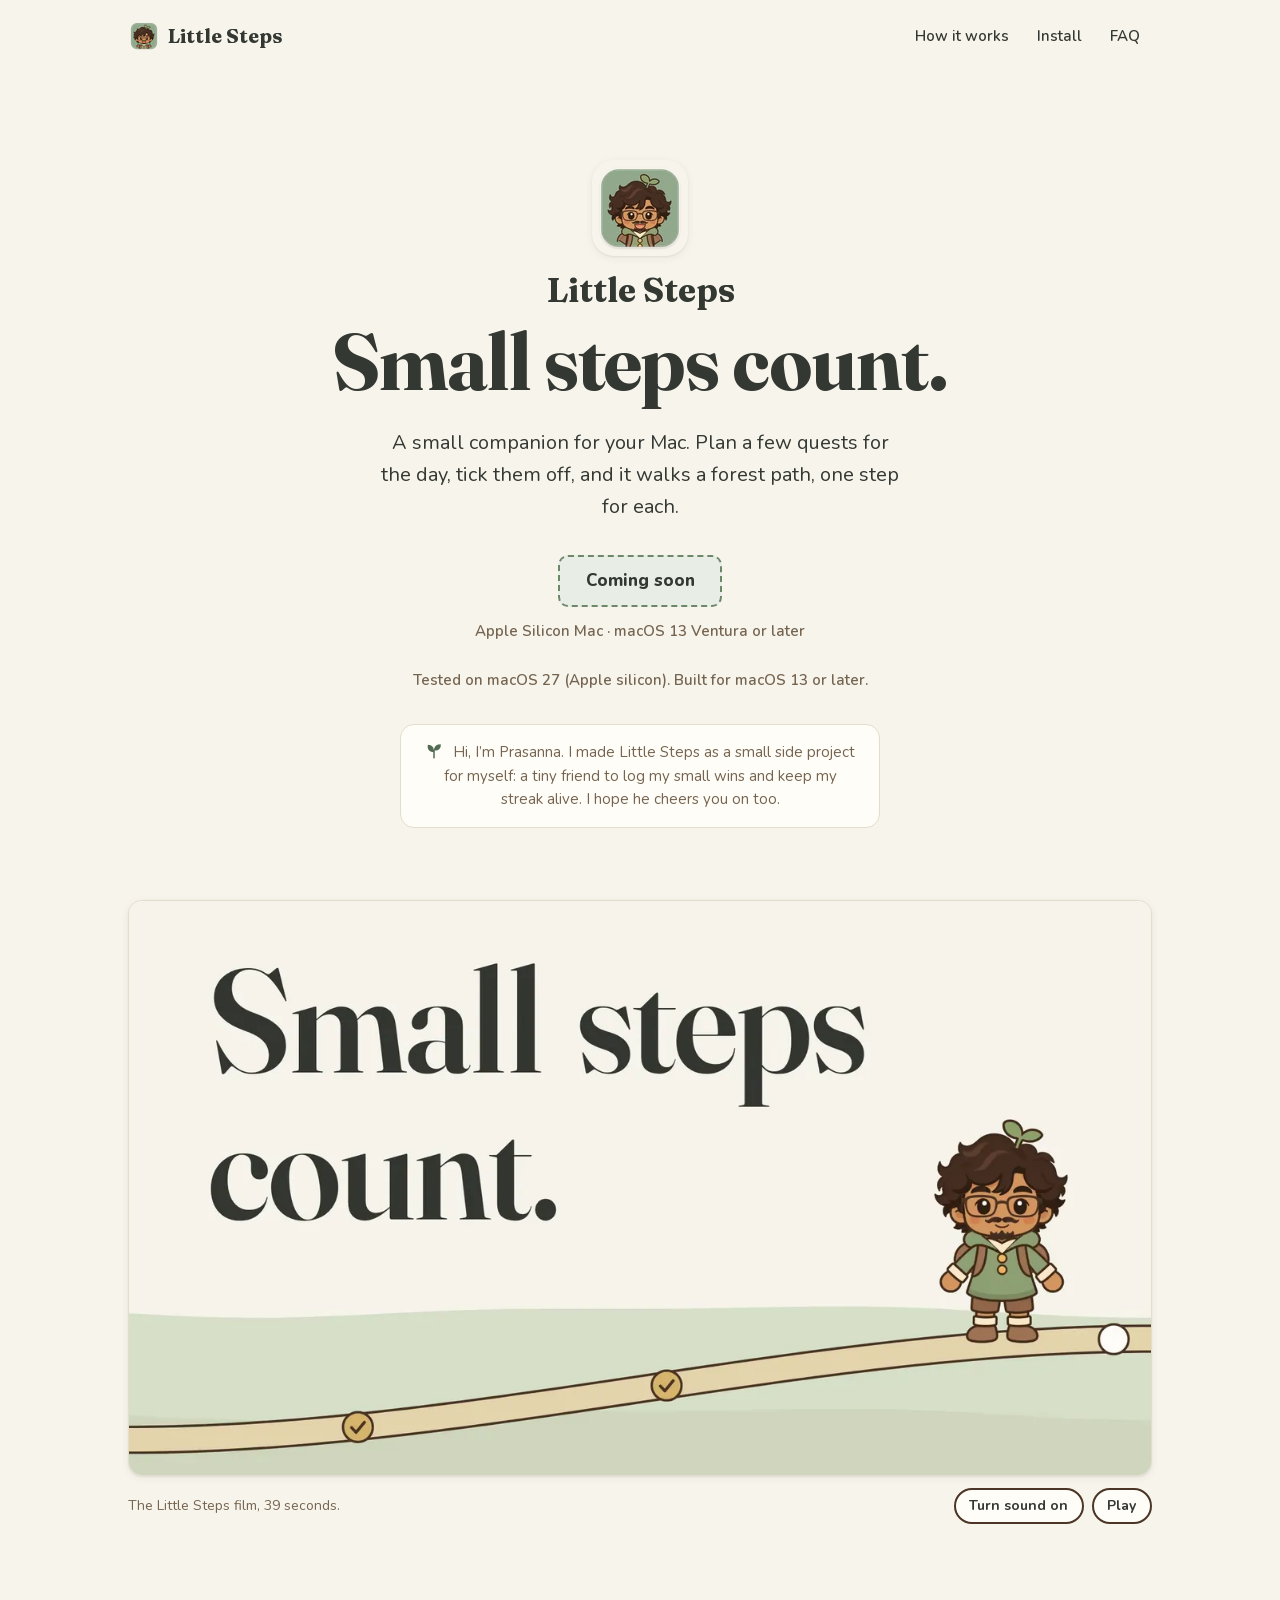
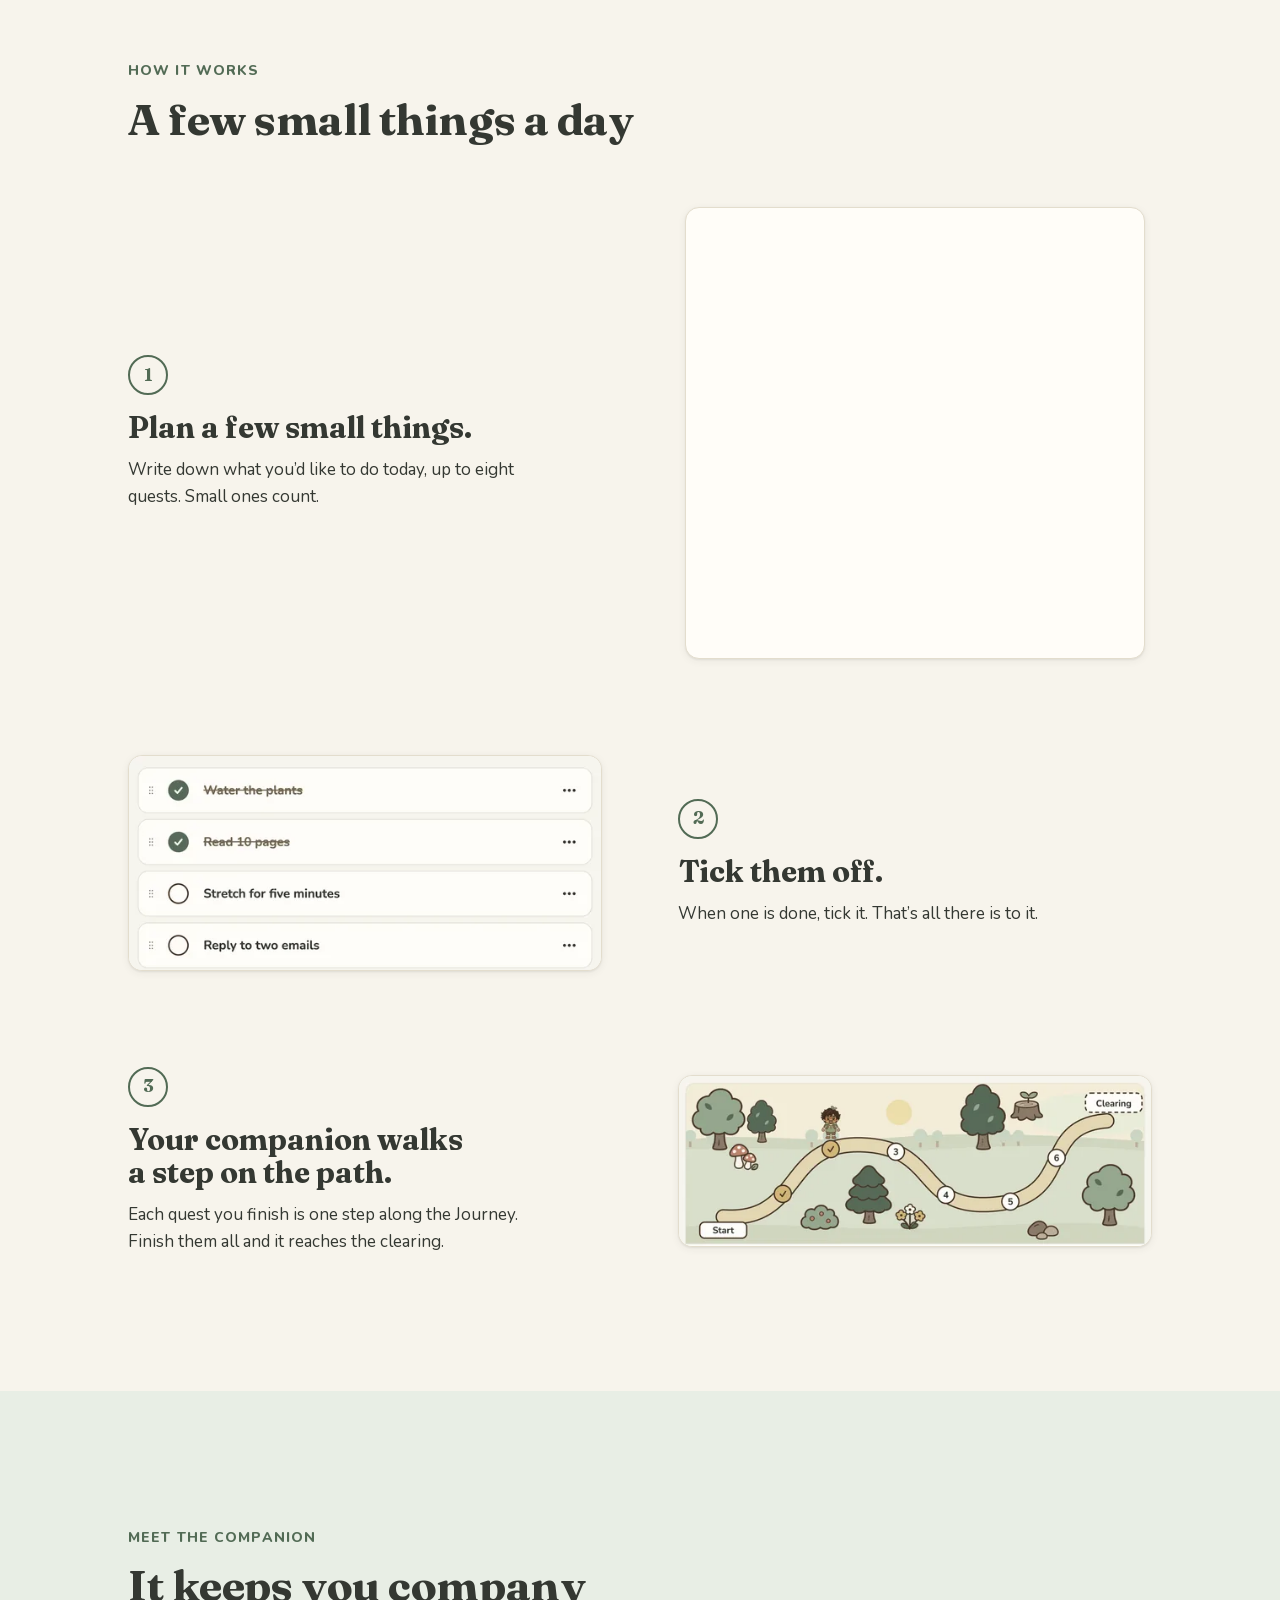
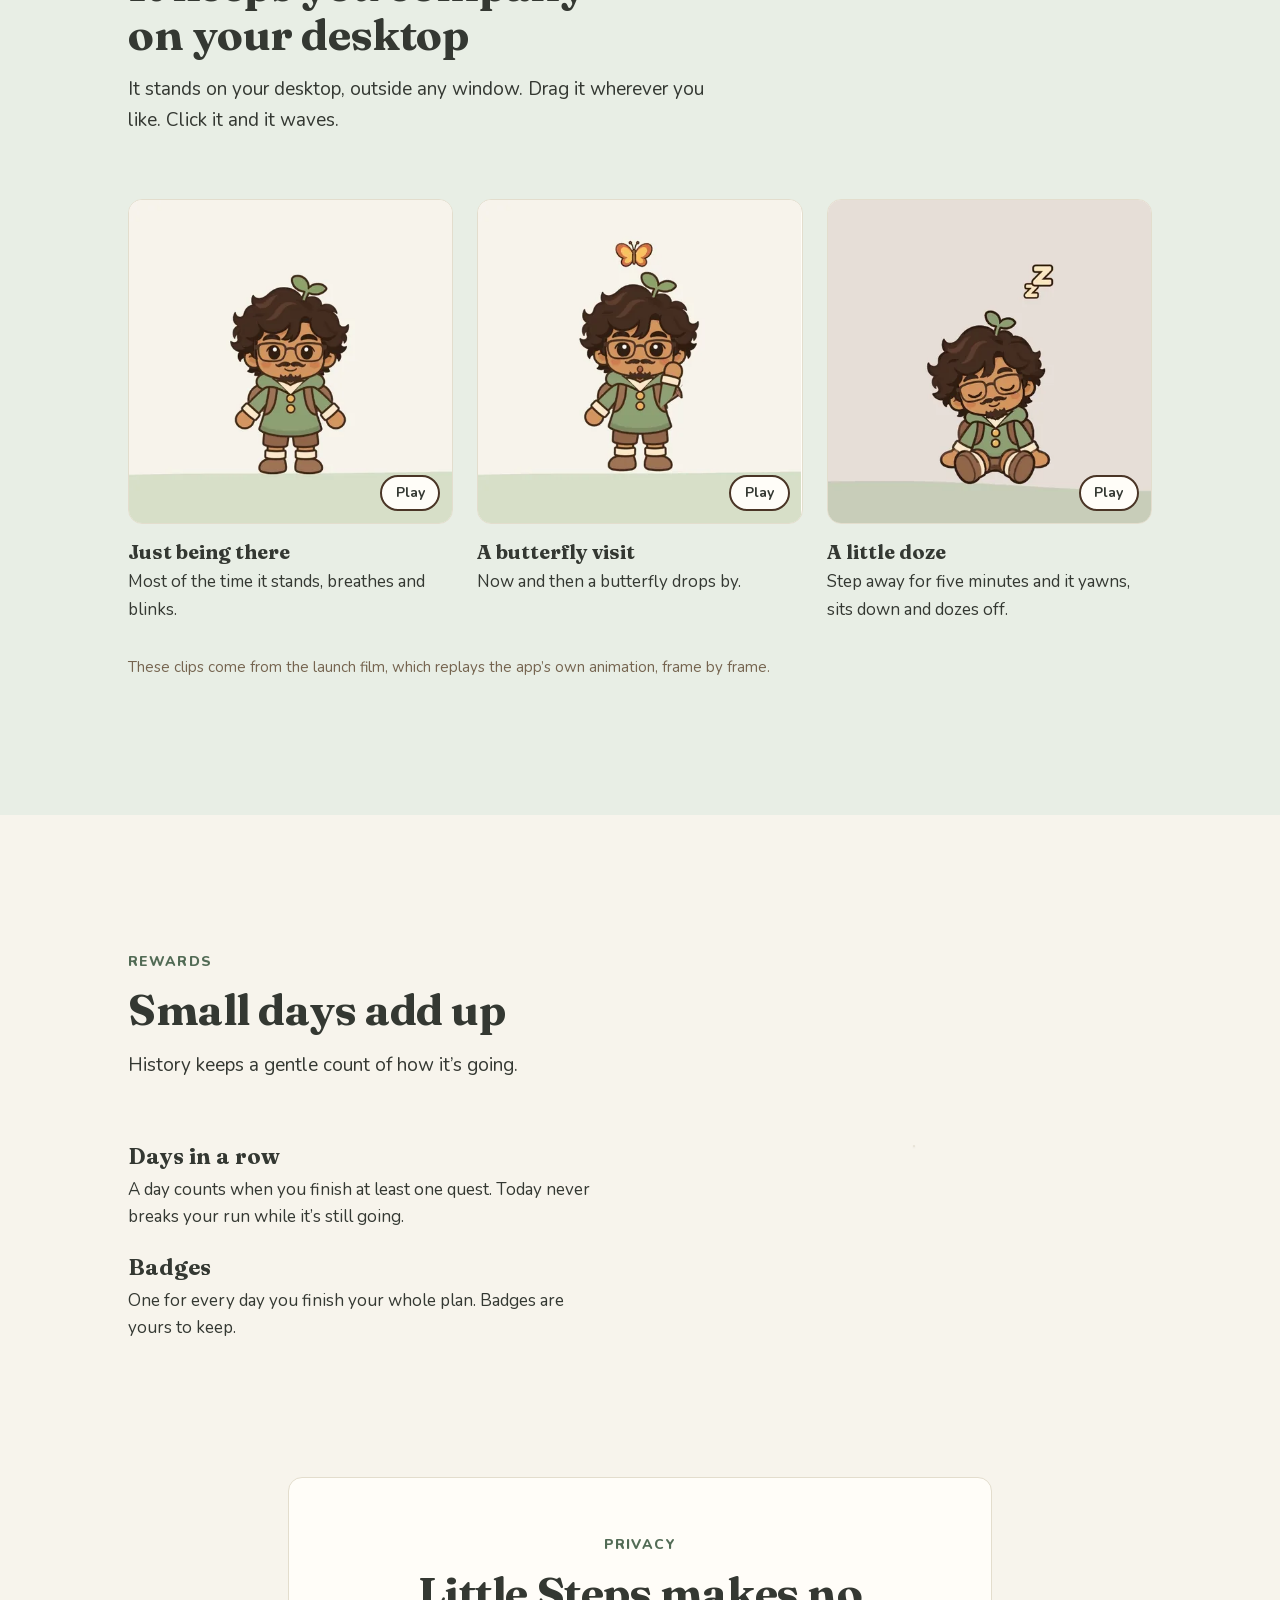
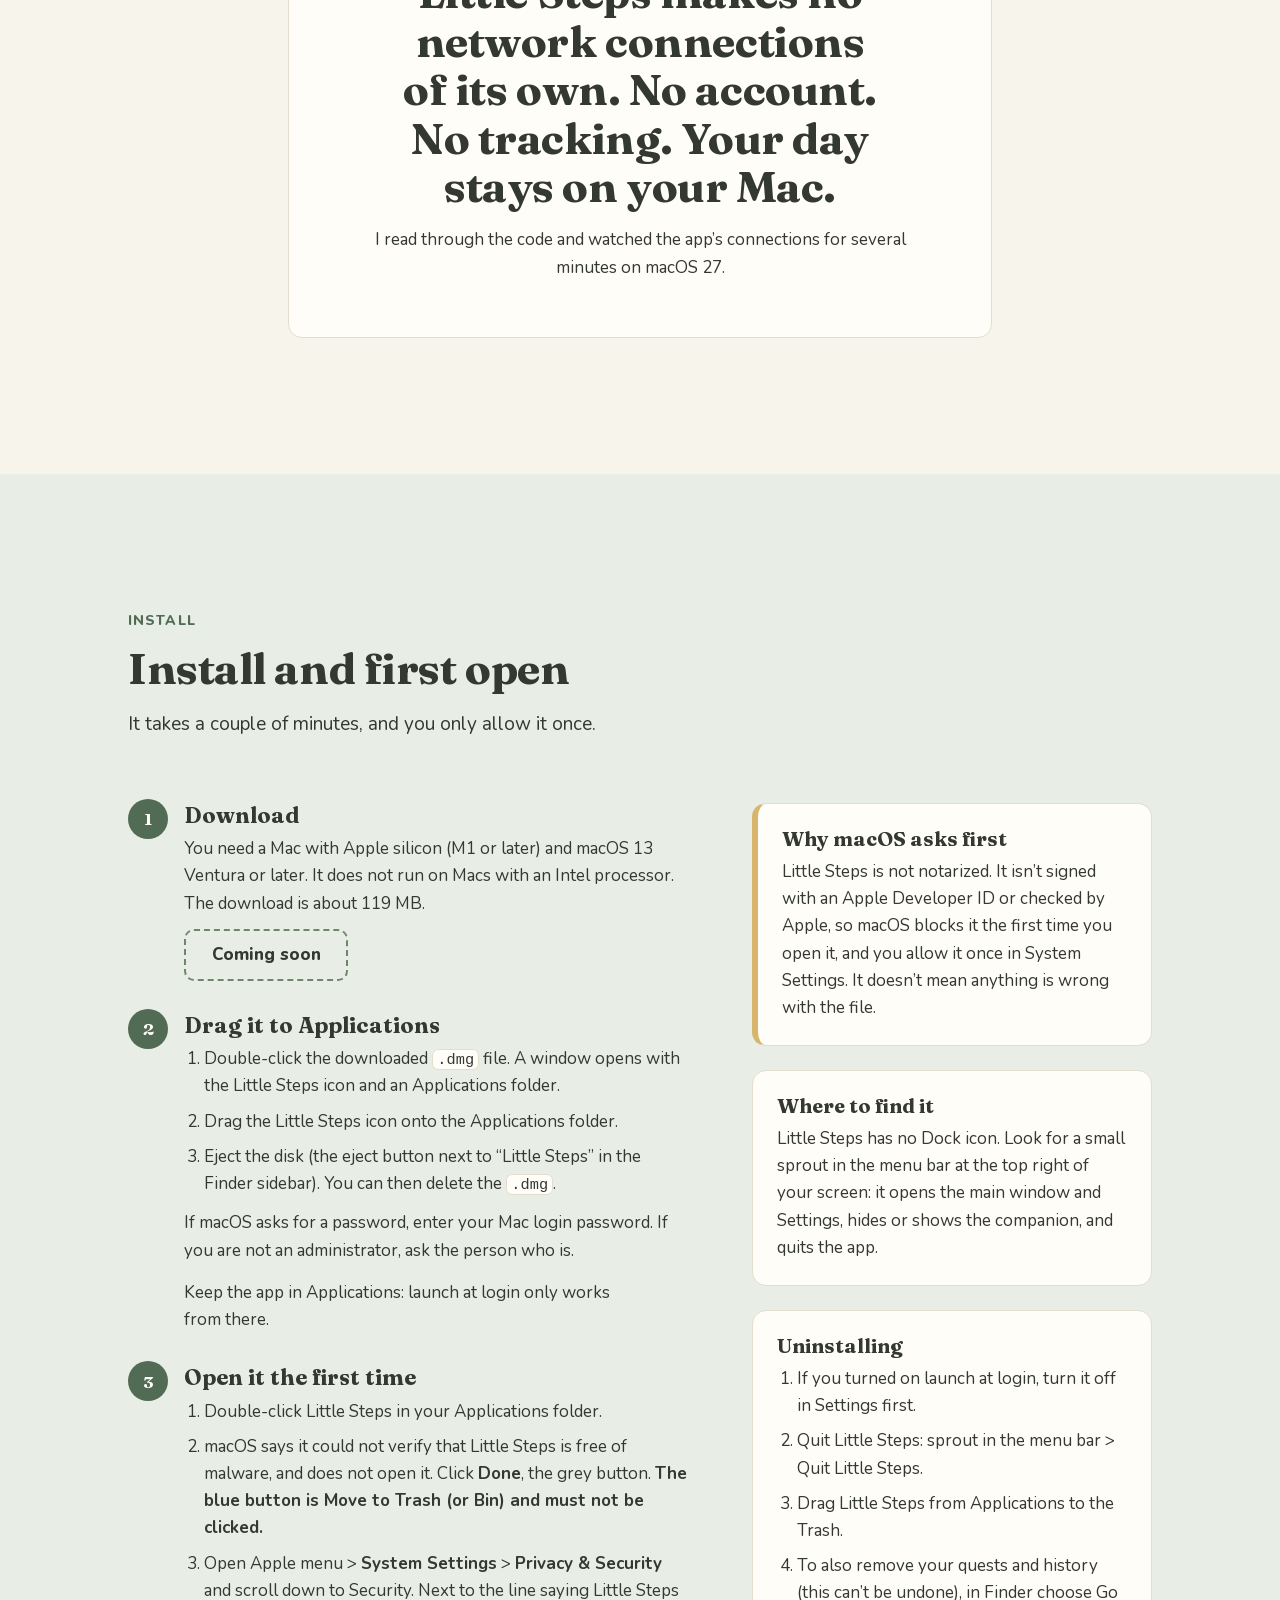
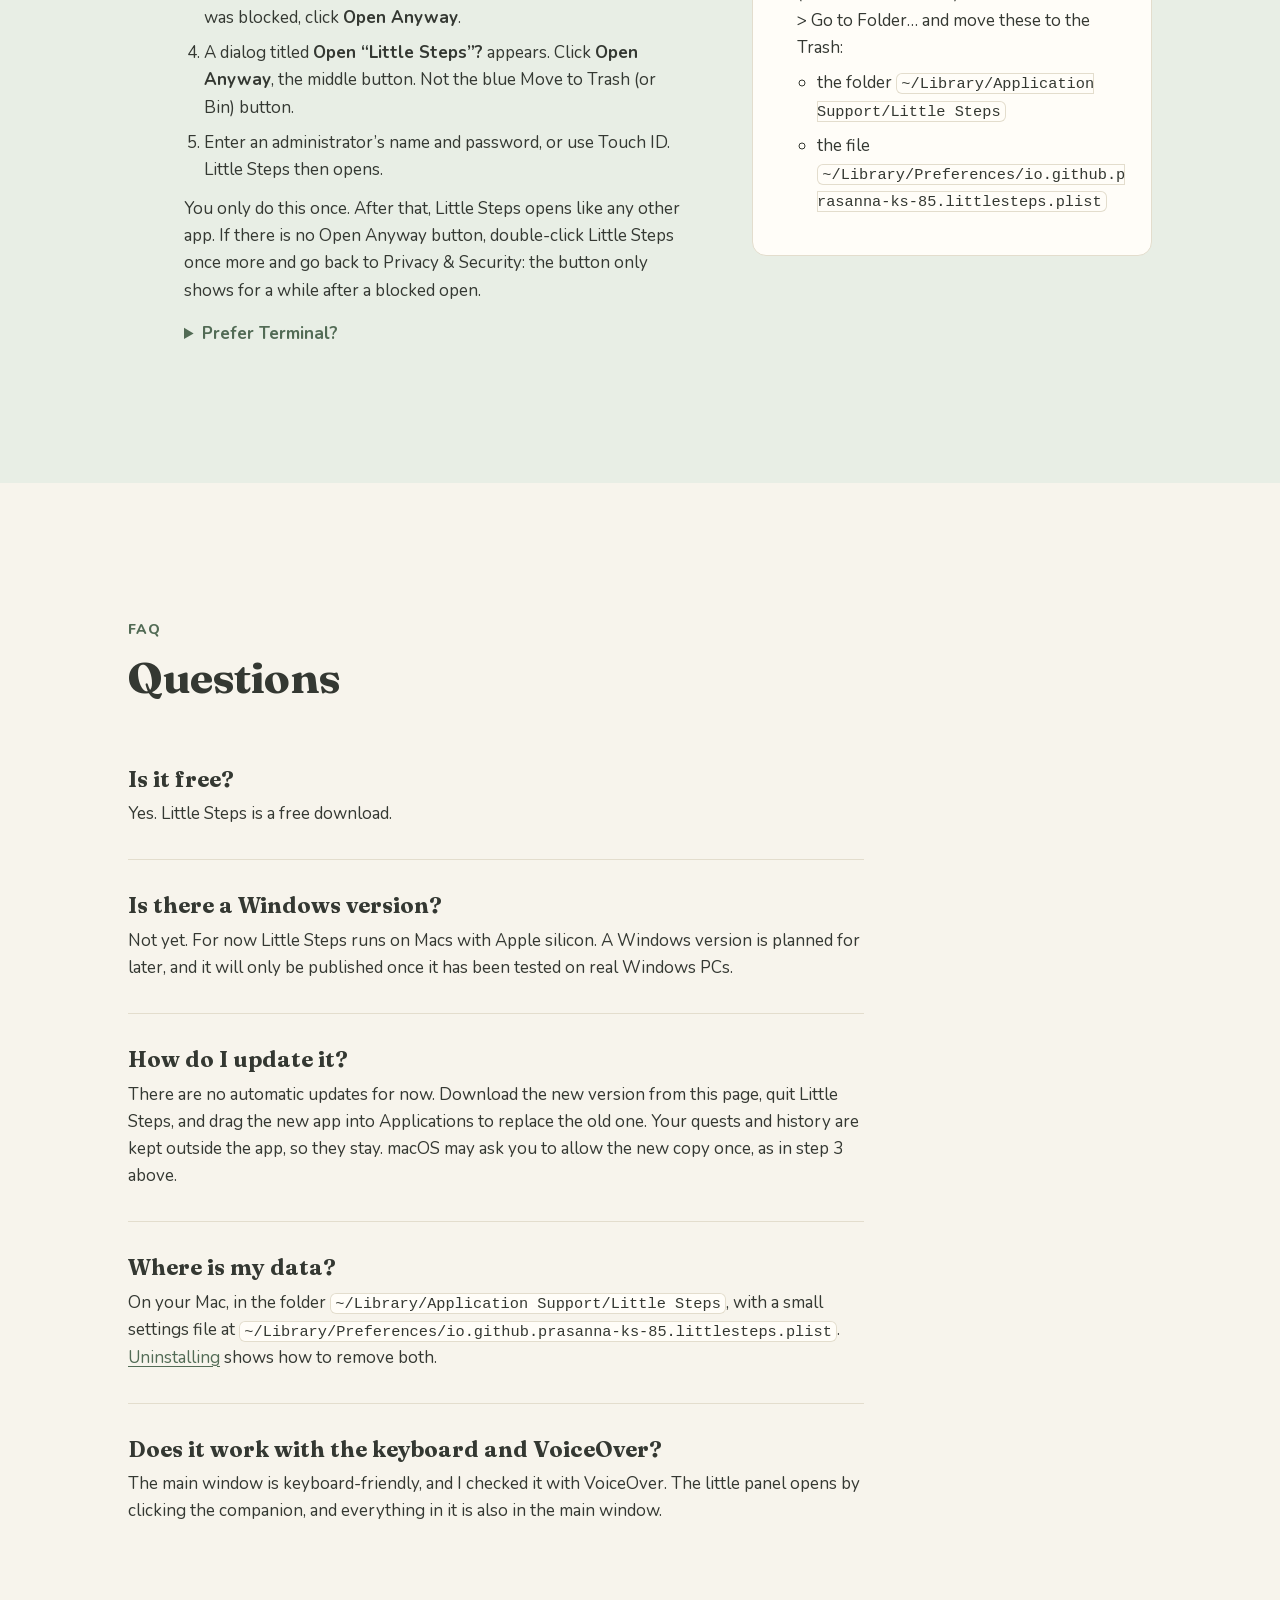
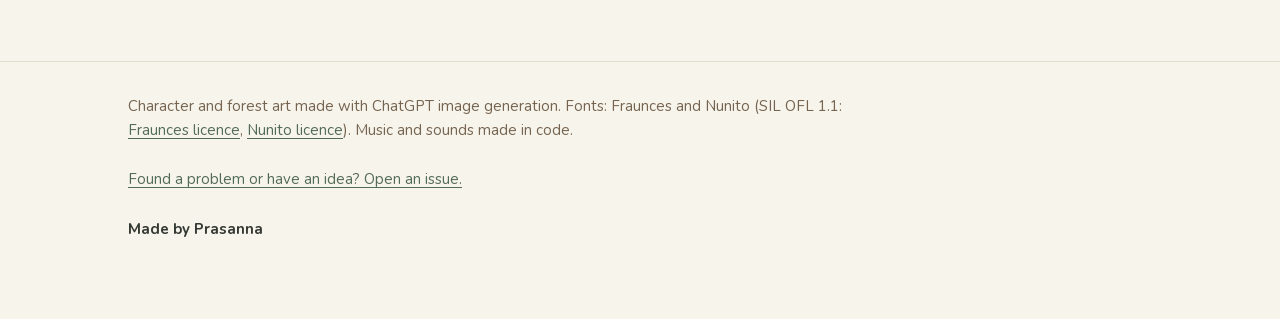
==== index.html @ 3fca997b "Site wording: macOS 27 first-open steps, Privacy section back, FAQ, OG address, Feedback link Co-Aut" ====
<!doctype html>
<html lang="en">
  <head>
    <meta charset="utf-8" />
    <meta name="viewport" content="width=device-width, initial-scale=1" />
    <meta
      http-equiv="Content-Security-Policy"
      content="default-src 'self'; img-src 'self'; media-src 'self'; font-src 'self'; style-src 'self'; script-src 'self'; connect-src 'none'; object-src 'none'; base-uri 'none'; form-action 'none'"
    />
    <meta name="referrer" content="no-referrer" />
    <title>Little Steps · Small steps count.</title>
    <meta
      name="description"
      content="Little Steps is a small companion for your Mac. Plan a few quests for the day, tick them off, and it walks a forest path, one step for each."
    />
    <meta name="theme-color" content="#f7f4ec" />
    <link rel="icon" href="favicon.ico" sizes="48x48" />
    <link rel="icon" type="image/png" sizes="32x32" href="assets/icons/favicon-32.png" />
    <link rel="apple-touch-icon" href="assets/icons/apple-touch-icon.png" />

    <meta property="og:type" content="website" />
    <meta property="og:title" content="Little Steps" />
    <meta property="og:description" content="Small steps count. A small companion for your Mac that walks a forest path as you finish your daily quests." />
    <meta property="og:url" content="https://little-steps-weld.vercel.app/" />
    <meta property="og:image" content="https://little-steps-weld.vercel.app/og-image.jpg" />
    <meta property="og:image:width" content="1200" />
    <meta property="og:image:height" content="630" />
    <meta property="og:image:alt" content="“Small steps count.” beside the Little Steps companion standing on a forest path." />
    <meta name="twitter:card" content="summary_large_image" />

    <link rel="preload" href="assets/fonts/Fraunces-Latin.woff2" as="font" type="font/woff2" crossorigin />
    <link rel="stylesheet" href="assets/css/tokens.css" />
    <link rel="stylesheet" href="assets/css/site.css" />
    <script src="assets/js/config.js" defer></script>
    <script src="assets/js/main.js" defer></script>
  </head>
  <body>
    <a class="skip-link" href="#main">Skip to content</a>

    <header class="site-header">
      <div class="wrap">
        <a class="brand" href="#top" aria-label="Little Steps, top of page">
          <img src="assets/icons/favicon-32.png" srcset="assets/img/app-icon-96.webp 3x" width="32" height="32" alt="" />
          <span>Little Steps</span>
        </a>
        <nav class="site-nav" aria-label="Page sections">
          <ul>
            <li><a href="#how">How it works</a></li>
            <li><a href="#install">Install</a></li>
            <li><a href="#faq">FAQ</a></li>
          </ul>
        </nav>
      </div>
    </header>

    <main id="main">
      <!-- 1. Hero -->
      <section class="hero" id="top" aria-labelledby="hero-title">
        <div class="wrap">
          <img class="hero-icon" src="assets/img/app-icon-96.webp" srcset="assets/img/app-icon-192.webp 2x" width="96" height="96" alt="" />
          <h1 id="hero-title">Little Steps</h1>
          <p class="tagline">Small steps count.</p>
          <p class="lede">
            A small companion for your Mac. Plan a few quests for the day, tick them off, and it walks a forest path, one step for each.
          </p>
          <div class="cta">
            <button class="button button--soon" type="button" disabled data-download>Coming soon</button>
            <p class="cta-note">Apple Silicon Mac · macOS 13 Ventura or later</p>
            <p class="cta-note">Tested on macOS 27 (Apple silicon). Built for macOS 13 or later.</p>
          </div>
          <p class="maker-note">
            <img src="assets/img/sprout-36.png" width="18" height="18" alt="" />
            <span>Hi, I’m Prasanna. I made Little Steps as a small side project for myself: a tiny friend to log my small wins and keep my streak alive. I hope he cheers you on too.</span>
          </p>

          <figure class="film" aria-labelledby="film-caption">
            <div class="film-frame">
              <picture>
                <source media="(min-width: 768px)" srcset="assets/img/hero-poster-16x9.webp" width="1280" height="720" />
                <img
                  src="assets/img/hero-poster-4x5.webp"
                  width="720"
                  height="900"
                  alt="“Small steps count.” in large letters beside the Little Steps companion, a small curly-haired character in a green hoodie, standing on a forest path."
                />
              </picture>
              <video id="hero-video" muted loop playsinline preload="none" controls aria-describedby="film-description">
                <source src="assets/video/hero-16x9.mp4" type="video/mp4" media="(min-width: 768px)" />
                <source src="assets/video/hero-4x5.mp4" type="video/mp4" />
              </video>
            </div>
            <p class="visually-hidden" id="film-description">
              The companion waves on a forest path. A butterfly visits it. A click opens a small panel, and six quests are planned for the day.
              Two are ticked off and the companion walks along the Journey path to the clearing, where a badge lands. On the desktop it
              celebrates. History shows the days in a row go from three to four and the badges from eight to nine. In the evening it yawns.
            </p>
            <figcaption class="film-bar">
              <span id="film-caption">The Little Steps film, 39 seconds.</span>
              <span class="film-controls">
                <button class="small-button" type="button" id="hero-sound">Turn sound on</button>
                <button class="small-button" type="button" id="hero-play">Play</button>
              </span>
            </figcaption>
          </figure>
        </div>
      </section>

      <!-- 2. How it works -->
      <section class="section" id="how" aria-labelledby="how-title">
        <div class="wrap">
          <div class="section-head">
            <span class="eyebrow">How it works</span>
            <h2 id="how-title">A few small things a day</h2>
          </div>
          <ol class="steps">
            <li class="step">
              <div class="step-text">
                <span class="step-num" aria-hidden="true">1</span>
                <h3>Plan a few small things.</h3>
                <p>Write down what you’d like to do today, up to eight quests. Small ones count.</p>
              </div>
              <figure class="shot shot--plan">
                <img
                  src="assets/img/step-plan-560.webp"
                  srcset="assets/img/step-plan-560.webp 560w, assets/img/step-plan-1120.webp 1120w"
                  sizes="(min-width: 768px) 460px, 100vw"
                  width="560"
                  height="550"
                  loading="lazy"
                  decoding="async"
                  alt="The Plan screen: Today’s quests for Friday 27 November, 6 of 8, listing Water the plants, Read 10 pages, Stretch for five minutes, Reply to two emails, Go for a short walk and Plan tomorrow’s lunch."
                />
              </figure>
            </li>
            <li class="step">
              <div class="step-text">
                <span class="step-num" aria-hidden="true">2</span>
                <h3>Tick them off.</h3>
                <p>When one is done, tick it. That’s all there is to it.</p>
              </div>
              <figure class="shot shot--tick">
                <img
                  src="assets/img/step-tick-560.webp"
                  srcset="assets/img/step-tick-560.webp 560w, assets/img/step-tick-1120.webp 1120w"
                  sizes="(min-width: 768px) 560px, 100vw"
                  width="560"
                  height="254"
                  loading="lazy"
                  decoding="async"
                  alt="Two quests ticked and struck through, Water the plants and Read 10 pages, above two still open: Stretch for five minutes and Reply to two emails."
                />
              </figure>
            </li>
            <li class="step">
              <div class="step-text">
                <span class="step-num" aria-hidden="true">3</span>
                <h3>Your companion walks a step on the path.</h3>
                <p>Each quest you finish is one step along the Journey. Finish them all and it reaches the clearing.</p>
              </div>
              <figure class="shot">
                <img
                  src="assets/img/step-journey-560.webp"
                  srcset="assets/img/step-journey-560.webp 560w, assets/img/step-journey-1120.webp 1120w"
                  sizes="(min-width: 768px) 560px, 100vw"
                  width="560"
                  height="201"
                  loading="lazy"
                  decoding="async"
                  alt="The Journey: a winding forest path from Start to the Clearing with numbered checkpoints. The first two are ticked and the companion stands at the second."
                />
              </figure>
            </li>
          </ol>
        </div>
      </section>

      <!-- 3. Meet the companion -->
      <section class="section section--sage" id="companion" aria-labelledby="companion-title">
        <div class="wrap">
          <div class="section-head">
            <span class="eyebrow">Meet the companion</span>
            <h2 id="companion-title">It keeps you company on your desktop</h2>
            <p>It stands on your desktop, outside any window. Drag it wherever you like. Click it and it waves.</p>
          </div>
          <ul class="loops">
            <li>
              <figure class="loop" data-loop="the idle loop">
                <div class="loop-frame">
                  <video muted loop playsinline preload="none" controls poster="assets/img/companion-idle-poster.webp" width="480" height="480" aria-label="The companion standing, breathing and blinking">
                    <source src="assets/video/companion-idle.mp4" type="video/mp4" />
                  </video>
                  <button class="small-button" type="button">Play</button>
                </div>
                <figcaption>
                  <strong>Just being there</strong>
                  <span>Most of the time it stands, breathes and blinks.</span>
                </figcaption>
              </figure>
            </li>
            <li>
              <figure class="loop" data-loop="the butterfly loop">
                <div class="loop-frame">
                  <video muted loop playsinline preload="none" controls poster="assets/img/companion-butterfly-poster.webp" width="480" height="480" aria-label="A butterfly circles over the companion, which reaches up, hops and smiles as it flies away">
                    <source src="assets/video/companion-butterfly.mp4" type="video/mp4" />
                  </video>
                  <button class="small-button" type="button">Play</button>
                </div>
                <figcaption>
                  <strong>A butterfly visit</strong>
                  <span>Now and then a butterfly drops by.</span>
                </figcaption>
              </figure>
            </li>
            <li>
              <figure class="loop" data-loop="the doze loop">
                <div class="loop-frame">
                  <video muted loop playsinline preload="none" controls poster="assets/img/companion-doze-poster.webp" width="480" height="480" aria-label="The companion sitting with its eyes closed while small z letters rise">
                    <source src="assets/video/companion-doze.mp4" type="video/mp4" />
                  </video>
                  <button class="small-button" type="button">Play</button>
                </div>
                <figcaption>
                  <strong>A little doze</strong>
                  <span>Step away for five minutes and it yawns, sits down and dozes off.</span>
                </figcaption>
              </figure>
            </li>
          </ul>
          <p class="fine">These clips come from the launch film, which replays the app’s own animation, frame by frame.</p>
        </div>
      </section>

      <!-- 4. Rewards -->
      <section class="section" id="rewards" aria-labelledby="rewards-title">
        <div class="wrap rewards">
          <div>
            <div class="section-head">
              <span class="eyebrow">Rewards</span>
              <h2 id="rewards-title">Small days add up</h2>
              <p>History keeps a gentle count of how it’s going.</p>
            </div>
            <ul class="reward-list">
              <li>
                <h3>Days in a row</h3>
                <p>A day counts when you finish at least one quest. Today never breaks your run while it’s still going.</p>
              </li>
              <li>
                <h3>Badges</h3>
                <p>One for every day you finish your whole plan. Badges are yours to keep.</p>
              </li>
            </ul>
          </div>
          <figure class="shot">
            <img
              src="assets/img/history-after-400.webp"
              srcset="assets/img/history-after-400.webp 400w, assets/img/history-after-800.webp 800w"
              sizes="400px"
              width="400"
              height="638"
              loading="lazy"
              decoding="async"
              alt="The History screen: Days in a row 4, your longest run yet. Badges 9. Below, the last 14 days as a strip of circles, most with a star for a whole plan done."
            />
          </figure>
        </div>
      </section>

      <!-- 5. Privacy (how to take it off or put it back: docs/privacy-section.html) -->
      <section class="section section--follow" id="privacy" aria-labelledby="privacy-title">
        <div class="wrap">
          <div class="privacy-card">
            <span class="eyebrow">Privacy</span>
            <h2 id="privacy-title">Little Steps makes no network connections of its own. No account. No tracking. Your day stays on your Mac.</h2>
            <p>I read through the code and watched the app’s connections for several minutes on macOS 27.</p>
          </div>
        </div>
      </section>

      <!-- 6. Install and first open -->
      <section class="section section--sage" id="install" aria-labelledby="install-title">
        <div class="wrap">
          <div class="section-head">
            <span class="eyebrow">Install</span>
            <h2 id="install-title">Install and first open</h2>
            <p>It takes a couple of minutes, and you only allow it once.</p>
          </div>
          <div class="install">
            <ol class="install-steps">
              <li>
                <h3>Download</h3>
                <p>You need a Mac with Apple silicon (M1 or later) and macOS 13 Ventura or later. It does not run on Macs with an Intel processor. The download is about 119 MB.</p>
                <button class="button button--soon" type="button" disabled data-download>Coming soon</button>
              </li>
              <li>
                <h3>Drag it to Applications</h3>
                <ol>
                  <li>Double-click the downloaded <code>.dmg</code> file. A window opens with the Little Steps icon and an Applications folder.</li>
                  <li>Drag the Little Steps icon onto the Applications folder.</li>
                  <li>Eject the disk (the eject button next to “Little Steps” in the Finder sidebar). You can then delete the <code>.dmg</code>.</li>
                </ol>
                <p>If macOS asks for a password, enter your Mac login password. If you are not an administrator, ask the person who is.</p>
                <p>Keep the app in Applications: launch at login only works from there.</p>
              </li>
              <li>
                <h3>Open it the first time</h3>
                <ol>
                  <li>Double-click Little Steps in your Applications folder.</li>
                  <li>macOS says it could not verify that Little Steps is free of malware, and does not open it. Click <strong>Done</strong>, the grey button. <strong>The blue button is Move to Trash (or Bin) and must not be clicked.</strong></li>
                  <li>Open Apple menu &gt; <strong>System Settings</strong> &gt; <strong>Privacy &amp; Security</strong> and scroll down to Security. Next to the line saying Little Steps was blocked, click <strong>Open Anyway</strong>.</li>
                  <li>A dialog titled <strong>Open “Little Steps”?</strong> appears. Click <strong>Open Anyway</strong>, the middle button. Not the blue Move to Trash (or Bin) button.</li>
                  <li>Enter an administrator’s name and password, or use Touch ID. Little Steps then opens.</li>
                </ol>
                <p>You only do this once. After that, Little Steps opens like any other app. If there is no Open Anyway button, double-click Little Steps once more and go back to Privacy &amp; Security: the button only shows for a while after a blocked open.</p>
                <details>
                  <summary>Prefer Terminal?</summary>
                  <p>Instead of the steps above, run this, then open the app normally. It removes the “downloaded from the internet” mark, so macOS no longer asks. Only do this for apps you trust.</p>
                  <pre><code>xattr -dr com.apple.quarantine "/Applications/Little Steps.app"</code></pre>
                </details>
              </li>
            </ol>

            <div class="side">
              <div class="note" role="note" aria-labelledby="notarized-title">
                <h3 id="notarized-title">Why macOS asks first</h3>
                <p>Little Steps is not notarized. It isn’t signed with an Apple Developer ID or checked by Apple, so macOS blocks it the first time you open it, and you allow it once in System Settings. It doesn’t mean anything is wrong with the file.</p>
              </div>
              <div class="card">
                <h3>Where to find it</h3>
                <p>Little Steps has no Dock icon. Look for a small sprout in the menu bar at the top right of your screen: it opens the main window and Settings, hides or shows the companion, and quits the app.</p>
              </div>
              <div class="card" id="uninstall">
                <h3>Uninstalling</h3>
                <ol>
                  <li>If you turned on launch at login, turn it off in Settings first.</li>
                  <li>Quit Little Steps: sprout in the menu bar &gt; Quit Little Steps.</li>
                  <li>Drag Little Steps from Applications to the Trash.</li>
                  <li>
                    To also remove your quests and history (this can’t be undone), in Finder choose Go &gt; Go to Folder… and move these to the Trash:
                    <ul class="plain-list">
                      <li>the folder <code>~/Library/Application Support/Little Steps</code></li>
                      <li>the file <code>~/Library/Preferences/io.github.prasanna-ks-85.littlesteps.plist</code></li>
                    </ul>
                  </li>
                </ol>
              </div>
            </div>
          </div>
        </div>
      </section>

      <!-- 7. FAQ -->
      <section class="section" id="faq" aria-labelledby="faq-title">
        <div class="wrap">
          <div class="section-head">
            <span class="eyebrow">FAQ</span>
            <h2 id="faq-title">Questions</h2>
          </div>
          <dl class="faq">
            <dt>Is it free?</dt>
            <dd>Yes. Little Steps is a free download.</dd>

            <dt>Is there a Windows version?</dt>
            <dd>Not yet. For now Little Steps runs on Macs with Apple silicon. A Windows version is planned for later, and it will only be published once it has been tested on real Windows PCs.</dd>

            <dt>How do I update it?</dt>
            <dd>
              There are no automatic updates for now. Download the new version from this page, quit Little Steps, and drag the new app into Applications to replace the old one.
              Your quests and history are kept outside the app, so they stay. macOS may ask you to allow the new copy once, as in step 3 above.
            </dd>

            <dt>Where is my data?</dt>
            <dd>
              On your Mac, in the folder <code>~/Library/Application Support/Little Steps</code>, with a small settings file at
              <code>~/Library/Preferences/io.github.prasanna-ks-85.littlesteps.plist</code>. <a href="#uninstall">Uninstalling</a> shows how to remove both.
            </dd>

            <dt>Does it work with the keyboard and VoiceOver?</dt>
            <dd>
              The main window is keyboard-friendly, and I checked it with VoiceOver. The little panel opens by clicking the companion, and everything in it is also in the main window.
            </dd>
          </dl>
        </div>
      </section>
    </main>

    <!-- 8. Footer -->
    <footer class="site-footer">
      <div class="wrap">
        <p>
          Character and forest art made with ChatGPT image generation. Fonts: Fraunces and Nunito (SIL OFL 1.1:
          <a href="assets/fonts/OFL-Fraunces.txt">Fraunces licence</a>, <a href="assets/fonts/OFL-Nunito.txt">Nunito licence</a>). Music and sounds made in code.
        </p>
        <p><a href="https://github.com/Prasanna-KS-85/little-steps-site/issues" rel="noopener">Found a problem or have an idea? Open an issue.</a></p>
        <p class="made">Made by Prasanna</p>
      </div>
    </footer>
  </body>
</html>
---- assets/css/tokens.css ----
/* Copied verbatim from the app repo, src/renderer/theme/tokens.css (little-steps @ eae78e4). Do not edit here. */
/* Design tokens for the main window (Phase 3-1). Colours from PRD §7.3, with the D-121 working
   shades. Every colour in the main window's CSS comes from here: the other CSS files use var() only
   (a unit test checks that), and src/renderer/theme/contrast-pairs.ts lists every text and UI pair
   they use, which src/renderer/theme/contrast.test.ts checks against WCAG 2.2 AA.
   Usage (§7.3): body text Charcoal (Forest Green allowed); secondary text Text Brown; control
   outlines Outline Sage or Forest Green; focus ring and filled states Forest Green with Soft Ivory
   on top; Sage Green, Terracotta, Muted Mustard and Soft Brown are decorative only. */
:root {
  --color-warm-cream: #f7f4ec;
  --color-soft-ivory: #fffdf8;
  --color-pale-sage: #e8eee5;
  --color-sage-green: #91a88c;
  --color-forest-green: #526b55;
  --color-terracotta: #c98268;
  --color-muted-mustard: #d8b56d;
  --color-charcoal: #343832;
  --color-soft-brown: #8c7966;
  --color-text-brown: #75644f;
  --color-outline-sage: #6e8769;
  /* Phase 7-2a (D-200). Bark: the border of interactive controls, checkbox rings, switch outlines,
     panel and bubble borders (10.45 / 11.30 / 9.73 on Warm Cream / Soft Ivory / Pale Sage). Hairline:
     decorative only (card edges, dividers), 1.33:1 on Soft Ivory, never the only edge of a control. */
  --color-bark: #4a3526;
  --color-hairline: #e3ddcd;

  /* Phase 7-3b (D-216 to D-221): the Journey scene's own colours (7-0 spec, board colours beyond the
     palette). Decorative only: no text and no state is carried by them alone, so they are not in the
     contrast pairs. Sky and ground are what the sprites were checked on for halos. */
  --scene-sky: #f4ecd6;
  --scene-sun: #efdca4;
  --scene-ground: #d8dfc9;
  --scene-ground-deep: #cfd6bd;
  --scene-path: #e6d5ae;
  --scene-far-tree: #c9d6c3;
  --scene-far-trunk: #bfae95;
  --scene-clearing: #e7ecd6;

  /* Role aliases (D-200): a later dark theme changes these, not every rule. Outline Sage stays for
     disabled borders only. Used by the main window's shared controls, shell and Plan from 7-2b. */
  --color-border-control: var(--color-bark);
  --color-border-card: var(--color-hairline);
  --color-border-disabled: var(--color-outline-sage);

  --radius-card: 14px;
  --radius-control: 10px;
  --radius-bubble: 16px;
  --border-control-width: 2px;
  --space-1: 4px;
  --space-2: 8px;
  --space-3: 12px;
  --space-4: 16px;
  --space-5: 24px;
  --space-6: 32px;
  /* Phase 8-1b: the main window's one content width, centred, for the header, the banners and all
     four screens. It is the Journey scene's design width (860 px, 7-3a), so no art is stretched. At
     the default (900 px) and minimum (720 px) windows the 32 px gutter is wider, so nothing changes. */
  --layout-content-max: 860px;
  --focus-ring-width: 2px;
  --focus-ring-offset: 2px;
  --shadow-card: 0 1px 2px rgb(52 56 50 / 8%), 0 2px 8px rgb(52 56 50 / 6%);
  /* The panel's offset shadow (board; only if the owner asks for it, D-201). */
  --shadow-panel: 0 6px 0 rgb(74 53 38 / 16%);
  /* The backdrop behind a modal dialog (Phase 6-4): Charcoal at 35%, decorative, no text on it. */
  --scrim: rgb(52 56 50 / 35%);

  /* Fonts (D-199): the bundled files (src/shared/fonts/fonts.css) first, the system fonts after. */
  --font-display: 'Fraunces', Georgia, serif;
  --font-body: 'Nunito', -apple-system, BlinkMacSystemFont, 'Segoe UI', system-ui, sans-serif;

  /* Type scale (7-0 spec): px sizes by role, weights, line heights. Existing rules keep their own
     sizes until 7-2b to 7-2d move them here. */
  --text-xs: 12px;
  --text-sm: 13px;
  --text-md: 14px;
  --text-base: 15px;
  --text-lg: 16px;
  --text-xl: 17px;
  --text-h2: 20px;
  --text-brand: 22px;
  --text-panel-title: 24px;
  --text-h1: 38px;
  --text-stat: 76px;
  --weight-regular: 400;
  --weight-medium: 600;
  --weight-bold: 700;
  --weight-heavy: 800;
  --leading-tight: 1.1;
  --leading-body: 1.45;
}
---- assets/css/site.css ----
/* Little Steps site. Colours, type and radii are the app's tokens (src/renderer/theme/tokens.css in
   the app repo), copied in tokens.css next to this file. Scaled up for reading on the web. */

@font-face {
  font-family: 'Fraunces';
  font-style: normal;
  font-weight: 700;
  font-display: swap;
  src: url('../fonts/Fraunces-Latin.woff2') format('woff2');
}
@font-face {
  font-family: 'Nunito';
  font-style: normal;
  font-weight: 400 800;
  font-display: swap;
  src: url('../fonts/Nunito-Latin.woff2') format('woff2');
}

:root {
  --page-max: 1120px;
  --text-max: 38rem;
  --gutter: clamp(20px, 5vw, 48px);
  --section-space: clamp(72px, 11vw, 136px);
}

*,
*::before,
*::after {
  box-sizing: border-box;
}

html {
  -webkit-text-size-adjust: 100%;
  text-size-adjust: 100%;
  scroll-behavior: smooth;
}
@media (prefers-reduced-motion: reduce) {
  html {
    scroll-behavior: auto;
  }
}

body {
  margin: 0;
  background: var(--color-warm-cream);
  color: var(--color-charcoal);
  font-family: var(--font-body);
  font-size: 1.0625rem; /* 17px */
  line-height: 1.6;
  font-weight: var(--weight-regular);
}

img,
video {
  display: block;
  max-width: 100%;
  height: auto;
}

h1,
h2,
h3 {
  font-family: var(--font-display);
  font-weight: var(--weight-bold);
  line-height: var(--leading-tight);
  color: var(--color-charcoal);
  margin: 0;
  text-wrap: balance;
}
h2 {
  font-size: clamp(2rem, 4.4vw, 2.75rem);
  letter-spacing: -0.01em;
}
h3 {
  font-size: 1.375rem;
}
p {
  margin: 0;
  text-wrap: pretty;
}
p + p {
  margin-top: 0.9em;
}

a {
  color: var(--color-forest-green);
  text-decoration-thickness: 1px;
  text-underline-offset: 0.18em;
}
a:hover {
  text-decoration-thickness: 2px;
}

code {
  font-family: ui-monospace, 'SF Mono', Menlo, monospace;
  font-size: 0.9em;
  background: var(--color-soft-ivory);
  box-shadow: inset 0 0 0 1px var(--color-hairline);
  color: var(--color-charcoal);
  padding: 0.1em 0.35em;
  border-radius: 6px;
  overflow-wrap: anywhere;
}
pre {
  margin: 0.75rem 0 0;
  padding: 0.9rem 1rem;
  background: var(--color-soft-ivory);
  border: 1px solid var(--color-hairline);
  border-radius: var(--radius-control);
  overflow-x: auto;
}
pre code {
  padding: 0;
  background: none;
  box-shadow: none;
  overflow-wrap: normal;
}

/* Visible focus everywhere: Forest Green, 2 px, offset 2 px (the app's focus ring). */
:focus-visible {
  outline: var(--focus-ring-width) solid var(--color-forest-green);
  outline-offset: var(--focus-ring-offset);
  border-radius: 4px;
}

.visually-hidden {
  position: absolute !important;
  width: 1px;
  height: 1px;
  margin: -1px;
  padding: 0;
  overflow: hidden;
  clip: rect(0 0 0 0);
  white-space: nowrap;
  border: 0;
}

.skip-link {
  position: absolute;
  left: var(--space-4);
  top: -100px;
  z-index: 10;
  padding: var(--space-2) var(--space-4);
  background: var(--color-forest-green);
  color: var(--color-soft-ivory);
  border-radius: var(--radius-control);
  font-weight: var(--weight-bold);
  text-decoration: none;
}
.skip-link:focus {
  top: var(--space-4);
}

.wrap {
  width: 100%;
  max-width: var(--page-max);
  margin-inline: auto;
  padding-inline: var(--gutter);
}

/* ------------------------------------------------------------ header */
.site-header .wrap {
  display: flex;
  align-items: center;
  justify-content: space-between;
  gap: var(--space-4);
  padding-block: var(--space-4);
}
.brand {
  display: inline-flex;
  align-items: center;
  gap: var(--space-2);
  font-family: var(--font-display);
  font-weight: var(--weight-bold);
  font-size: 1.25rem;
  color: var(--color-charcoal);
  text-decoration: none;
}
.brand img {
  width: 32px;
  height: 32px;
  border-radius: 8px;
}
.site-nav ul {
  display: flex;
  gap: var(--space-1);
  margin: 0;
  padding: 0;
  list-style: none;
}
.site-nav a {
  display: inline-block;
  padding: var(--space-2) var(--space-3);
  border-radius: var(--radius-control);
  color: var(--color-charcoal);
  font-weight: var(--weight-medium);
  font-size: 0.9375rem;
  text-decoration: none;
}
.site-nav a:hover {
  background: var(--color-pale-sage);
}
@media (max-width: 559px) {
  .site-nav {
    display: none;
  }
}

/* ------------------------------------------------------------ buttons */
.button {
  display: inline-flex;
  align-items: center;
  justify-content: center;
  min-height: 52px;
  padding: 0 1.6rem;
  border-radius: var(--radius-control);
  border: var(--border-control-width) solid transparent;
  font: inherit;
  font-weight: var(--weight-heavy);
  font-size: 1.0625rem;
  text-decoration: none;
  cursor: pointer;
}
.button--primary {
  background: var(--color-forest-green);
  border-color: var(--color-forest-green);
  color: var(--color-soft-ivory);
}
.button--primary:hover {
  background: var(--color-charcoal);
  border-color: var(--color-charcoal);
}
.button--soon,
.button--soon:disabled {
  background: var(--color-pale-sage);
  border-color: var(--color-border-disabled);
  border-style: dashed;
  color: var(--color-charcoal);
  cursor: not-allowed;
}

.small-button {
  appearance: none;
  min-height: 36px;
  padding: 0 0.85rem;
  border-radius: 999px;
  border: var(--border-control-width) solid var(--color-border-control);
  background: var(--color-soft-ivory);
  color: var(--color-charcoal);
  font: inherit;
  font-size: 0.875rem;
  font-weight: var(--weight-bold);
  cursor: pointer;
}
.small-button:hover {
  background: var(--color-pale-sage);
}

/* ------------------------------------------------------------ hero */
.hero {
  padding-top: clamp(32px, 7vw, 88px);
  text-align: center;
}
.hero-icon {
  width: 96px;
  height: 96px;
  margin: 0 auto var(--space-4);
  border-radius: 22px;
  box-shadow: var(--shadow-card);
}
.hero h1 {
  font-size: clamp(1.75rem, 3.4vw, 2.125rem);
}
.tagline {
  margin-top: var(--space-3);
  font-family: var(--font-display);
  font-weight: var(--weight-bold);
  font-size: clamp(2.75rem, 8vw, 5rem);
  line-height: 1.02;
  letter-spacing: -0.015em;
  color: var(--color-charcoal);
}
.hero .lede {
  max-width: 34rem;
  margin: var(--space-5) auto 0;
  font-size: clamp(1.125rem, 2.2vw, 1.25rem);
  color: var(--color-charcoal);
}
.cta {
  margin-top: var(--space-6);
  display: flex;
  flex-direction: column;
  align-items: center;
  gap: var(--space-3);
}
.cta-note {
  font-size: 0.9375rem;
  color: var(--color-text-brown);
  font-weight: var(--weight-medium);
}

/* A short note from the maker, under the Download area: left-aligned on phones, centred from 768 px. */
.maker-note {
  max-width: 30rem;
  margin: var(--space-6) auto 0;
  padding: var(--space-4) var(--space-5);
  border-radius: var(--radius-card);
  background: var(--color-soft-ivory);
  border: 1px solid var(--color-hairline);
  text-align: left;
  font-size: 0.9375rem;
  line-height: 1.55;
  color: var(--color-text-brown);
}
.maker-note img {
  display: inline-block;
  vertical-align: -0.2em;
  margin-right: 0.35em;
}
@media (min-width: 768px) {
  .maker-note {
    text-align: center;
  }
}

/* The film: 4:5 on phones, 16:9 from 768 px. The poster is a <picture> under the video, so each
   shape gets its own frame; the video is shown once it plays. */
.film {
  position: relative;
  margin: clamp(40px, 7vw, 72px) auto 0;
  max-width: 520px;
}
.film-frame {
  position: relative;
  aspect-ratio: 4 / 5;
  overflow: hidden;
  border-radius: var(--radius-card);
  border: 1px solid var(--color-hairline);
  background: var(--color-soft-ivory);
  box-shadow: var(--shadow-card);
}
@media (min-width: 768px) {
  .film {
    max-width: 1040px;
  }
  .film-frame {
    aspect-ratio: 16 / 9;
  }
}
.film-frame picture,
.film-frame img,
.film-frame video {
  position: absolute;
  inset: 0;
  width: 100%;
  height: 100%;
  object-fit: cover;
}
.film-frame video {
  opacity: 0;
}
.film--started .film-frame video {
  opacity: 1;
}
.film-bar {
  display: flex;
  flex-wrap: wrap;
  align-items: center;
  justify-content: space-between;
  gap: var(--space-2) var(--space-4);
  margin-top: var(--space-3);
  font-size: 0.875rem;
  color: var(--color-text-brown);
  text-align: left;
}
.film-controls {
  display: none;
  gap: var(--space-2);
}
.film--ready .film-controls {
  display: flex;
}

/* ------------------------------------------------------------ sections */
.section {
  padding-block: var(--section-space);
}
.section--follow {
  padding-top: 0;
}
.section--sage {
  background: var(--color-pale-sage);
}
.section-head {
  max-width: var(--text-max);
  margin-bottom: clamp(36px, 6vw, 64px);
}
.section-head p {
  margin-top: var(--space-4);
  font-size: 1.1875rem;
}
.eyebrow {
  display: block;
  margin-bottom: var(--space-3);
  font-family: var(--font-body);
  font-size: 0.875rem;
  font-weight: var(--weight-heavy);
  letter-spacing: 0.08em;
  text-transform: uppercase;
  color: var(--color-forest-green);
}

/* Screenshot frames: Soft Ivory card, hairline edge, the card radius. */
.shot {
  margin: 0;
  overflow: hidden;
  border-radius: var(--radius-card);
  border: 1px solid var(--color-hairline);
  background: var(--color-soft-ivory);
  box-shadow: var(--shadow-card);
}
.shot img {
  width: 100%;
}

/* How it works */
.steps {
  list-style: none;
  margin: 0;
  padding: 0;
  display: grid;
  gap: clamp(56px, 8vw, 96px);
}
.step {
  display: grid;
  gap: var(--space-5);
  align-items: center;
}
.step-num {
  display: inline-grid;
  place-items: center;
  width: 40px;
  height: 40px;
  margin-bottom: var(--space-4);
  border-radius: 50%;
  border: var(--border-control-width) solid var(--color-forest-green);
  color: var(--color-forest-green);
  font-family: var(--font-display);
  font-weight: var(--weight-bold);
  font-size: 1.125rem;
}
.step h3 {
  font-size: clamp(1.5rem, 3vw, 1.875rem);
}
.step p {
  margin-top: var(--space-3);
  max-width: 26rem;
}
@media (min-width: 768px) {
  .step {
    grid-template-columns: 1fr 1fr;
    gap: clamp(32px, 6vw, 80px);
  }
  .step .shot {
    justify-self: center;
  }
  .step:nth-child(even) .step-text {
    order: 2;
  }
}
.shot--plan {
  max-width: 460px;
}
.shot--tick {
  max-width: 560px;
}

/* Meet the companion */
.loops {
  list-style: none;
  margin: 0;
  padding: 0;
  display: grid;
  gap: var(--space-6);
}
@media (min-width: 640px) {
  .loops {
    grid-template-columns: repeat(3, 1fr);
    gap: var(--space-5);
  }
}
.loop {
  margin: 0;
}
.loop-frame {
  position: relative;
  aspect-ratio: 1;
  overflow: hidden;
  border-radius: var(--radius-card);
  border: 1px solid var(--color-hairline);
  background: var(--color-soft-ivory);
}
.loop-frame video {
  width: 100%;
  height: 100%;
  object-fit: cover;
}
.loop .small-button {
  display: none;
  position: absolute;
  right: var(--space-3);
  bottom: var(--space-3);
}
.loop--ready .small-button {
  display: inline-block;
}
.loop figcaption {
  margin-top: var(--space-4);
}
.loop figcaption strong {
  display: block;
  font-family: var(--font-display);
  font-size: 1.25rem;
  line-height: 1.2;
}
.loop figcaption span {
  display: block;
  margin-top: var(--space-1);
}
/* Phones: the clip beside its caption, the button under the caption, off the character. */
@media (max-width: 639px) {
  .loop {
    position: relative;
    display: grid;
    grid-template-columns: minmax(132px, 42%) 1fr;
    gap: var(--space-4);
    align-items: center;
  }
  .loop-frame {
    position: static;
  }
  .loop figcaption {
    margin-top: 0;
  }
  .loop--ready figcaption {
    padding-bottom: 48px;
  }
  .loop .small-button {
    left: calc(max(132px, 42%) + var(--space-4));
    right: auto;
    bottom: 0;
  }
}
.fine {
  margin-top: var(--space-6);
  font-size: 0.9375rem;
  color: var(--color-text-brown);
}

/* Rewards */
.rewards {
  display: grid;
  gap: clamp(32px, 6vw, 72px);
  align-items: center;
}
@media (min-width: 768px) {
  .rewards {
    grid-template-columns: 1fr 1fr;
  }
}
.rewards .shot {
  max-width: 400px;
  justify-self: center;
}
.reward-list {
  list-style: none;
  margin: var(--space-6) 0 0;
  padding: 0;
  display: grid;
  gap: var(--space-5);
}
.reward-list h3 {
  font-size: 1.375rem;
}
.reward-list p {
  margin-top: var(--space-2);
}

/* Privacy (shown only when config.privacy is true) */
.privacy-card {
  max-width: 44rem;
  margin-inline: auto;
  padding: clamp(32px, 6vw, 56px);
  border-radius: var(--radius-card);
  background: var(--color-soft-ivory);
  border: 1px solid var(--color-hairline);
  text-align: center;
}
.privacy-card p {
  margin-top: var(--space-4);
}

/* Install */
.install {
  display: grid;
  gap: clamp(40px, 6vw, 64px);
}
@media (min-width: 960px) {
  .install {
    grid-template-columns: 7fr 5fr;
    align-items: start;
  }
}
.note {
  padding: var(--space-5);
  border-radius: var(--radius-card);
  background: var(--color-soft-ivory);
  border: 1px solid var(--color-hairline);
  border-left: 6px solid var(--color-muted-mustard);
}
.note h3 {
  font-size: 1.25rem;
}
.note p {
  margin-top: var(--space-2);
}
.install-steps {
  counter-reset: install;
  list-style: none;
  margin: 0;
  padding: 0;
  display: grid;
  gap: var(--space-6);
}
.install-steps > li {
  counter-increment: install;
  position: relative;
  padding-left: 56px;
}
.install-steps > li::before {
  content: counter(install);
  position: absolute;
  left: 0;
  top: -4px;
  display: grid;
  place-items: center;
  width: 40px;
  height: 40px;
  border-radius: 50%;
  background: var(--color-forest-green);
  color: var(--color-soft-ivory);
  font-family: var(--font-display);
  font-weight: var(--weight-bold);
}
.install-steps h3 {
  font-size: 1.375rem;
  margin-bottom: var(--space-2);
}
.install-steps ol,
.install-steps ul,
.plain-list {
  margin: var(--space-2) 0 0;
  padding-left: 1.25rem;
}
.install-steps li li,
.plain-list li {
  margin-top: var(--space-2);
}
.install-steps ol + p,
.install-steps p + .button {
  margin-top: var(--space-3);
}
.install-steps .button {
  margin-top: var(--space-3);
}
.side {
  display: grid;
  gap: var(--space-5);
}
.card {
  padding: var(--space-5);
  border-radius: var(--radius-card);
  background: var(--color-soft-ivory);
  border: 1px solid var(--color-hairline);
}
.card h3 {
  font-size: 1.25rem;
}
.card p,
.card ol,
.card ul {
  margin-top: var(--space-2);
}
.card ol {
  padding-left: 1.25rem;
}
.card li + li {
  margin-top: var(--space-2);
}
details {
  margin-top: var(--space-4);
}
summary {
  cursor: pointer;
  font-weight: var(--weight-bold);
  color: var(--color-forest-green);
}
details[open] summary {
  margin-bottom: var(--space-2);
}

/* FAQ */
.faq {
  max-width: 46rem;
  margin: 0;
}
.faq dt {
  font-family: var(--font-display);
  font-weight: var(--weight-bold);
  font-size: 1.375rem;
  line-height: 1.2;
}
.faq dd {
  margin: var(--space-2) 0 0;
}
.faq dd + dt {
  margin-top: var(--space-6);
  padding-top: var(--space-6);
  border-top: 1px solid var(--color-hairline);
}

/* ------------------------------------------------------------ footer */
.site-footer {
  padding-block: var(--space-6) clamp(48px, 8vw, 80px);
  border-top: 1px solid var(--color-hairline);
  font-size: 0.9375rem;
  color: var(--color-text-brown);
}
.site-footer .wrap {
  display: grid;
  gap: var(--space-3);
}
.site-footer p {
  max-width: 46rem;
}
.site-footer .made {
  color: var(--color-charcoal);
  font-weight: var(--weight-bold);
}

/* ------------------------------------------------------------ 404 */
.lost {
  min-height: 70vh;
  display: grid;
  place-items: center;
  text-align: center;
  padding-block: var(--section-space);
}
.lost img {
  margin: 0 auto var(--space-5);
}
.lost p {
  margin: var(--space-4) auto var(--space-6);
  max-width: 28rem;
}
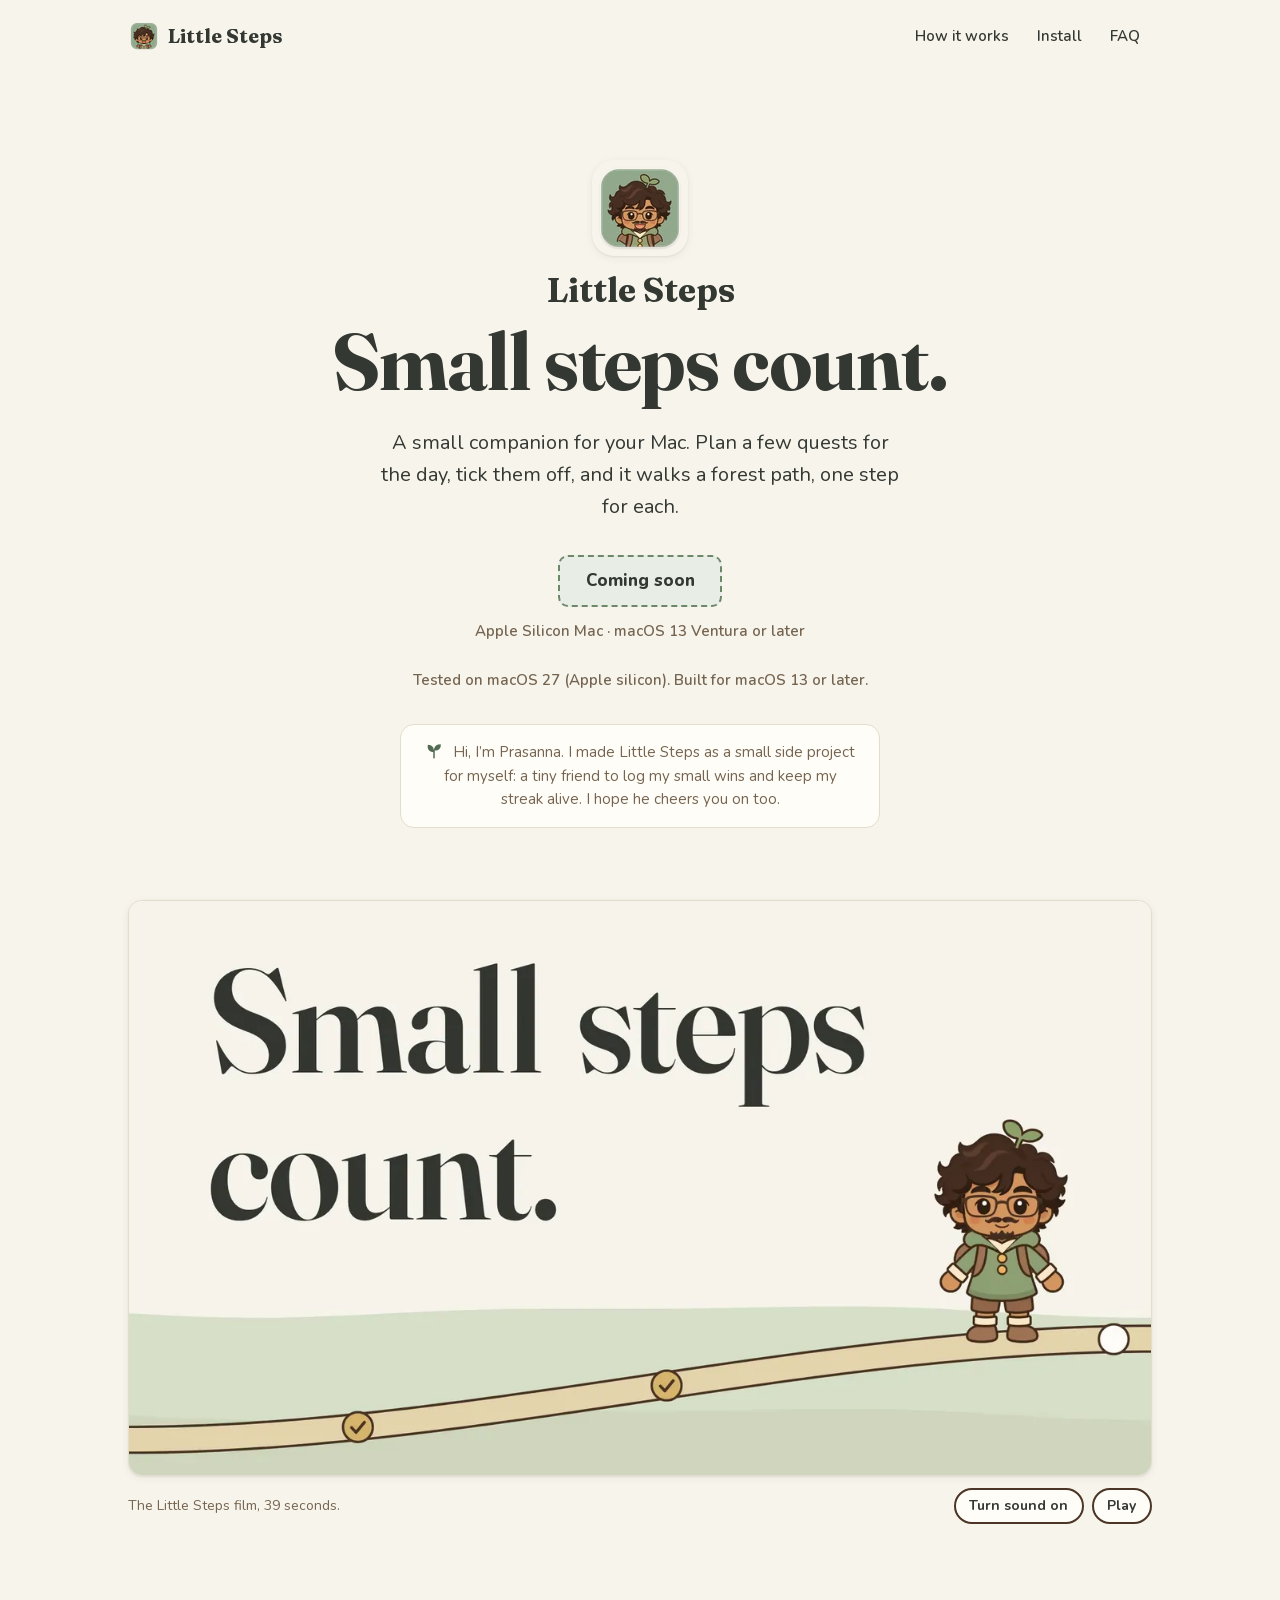
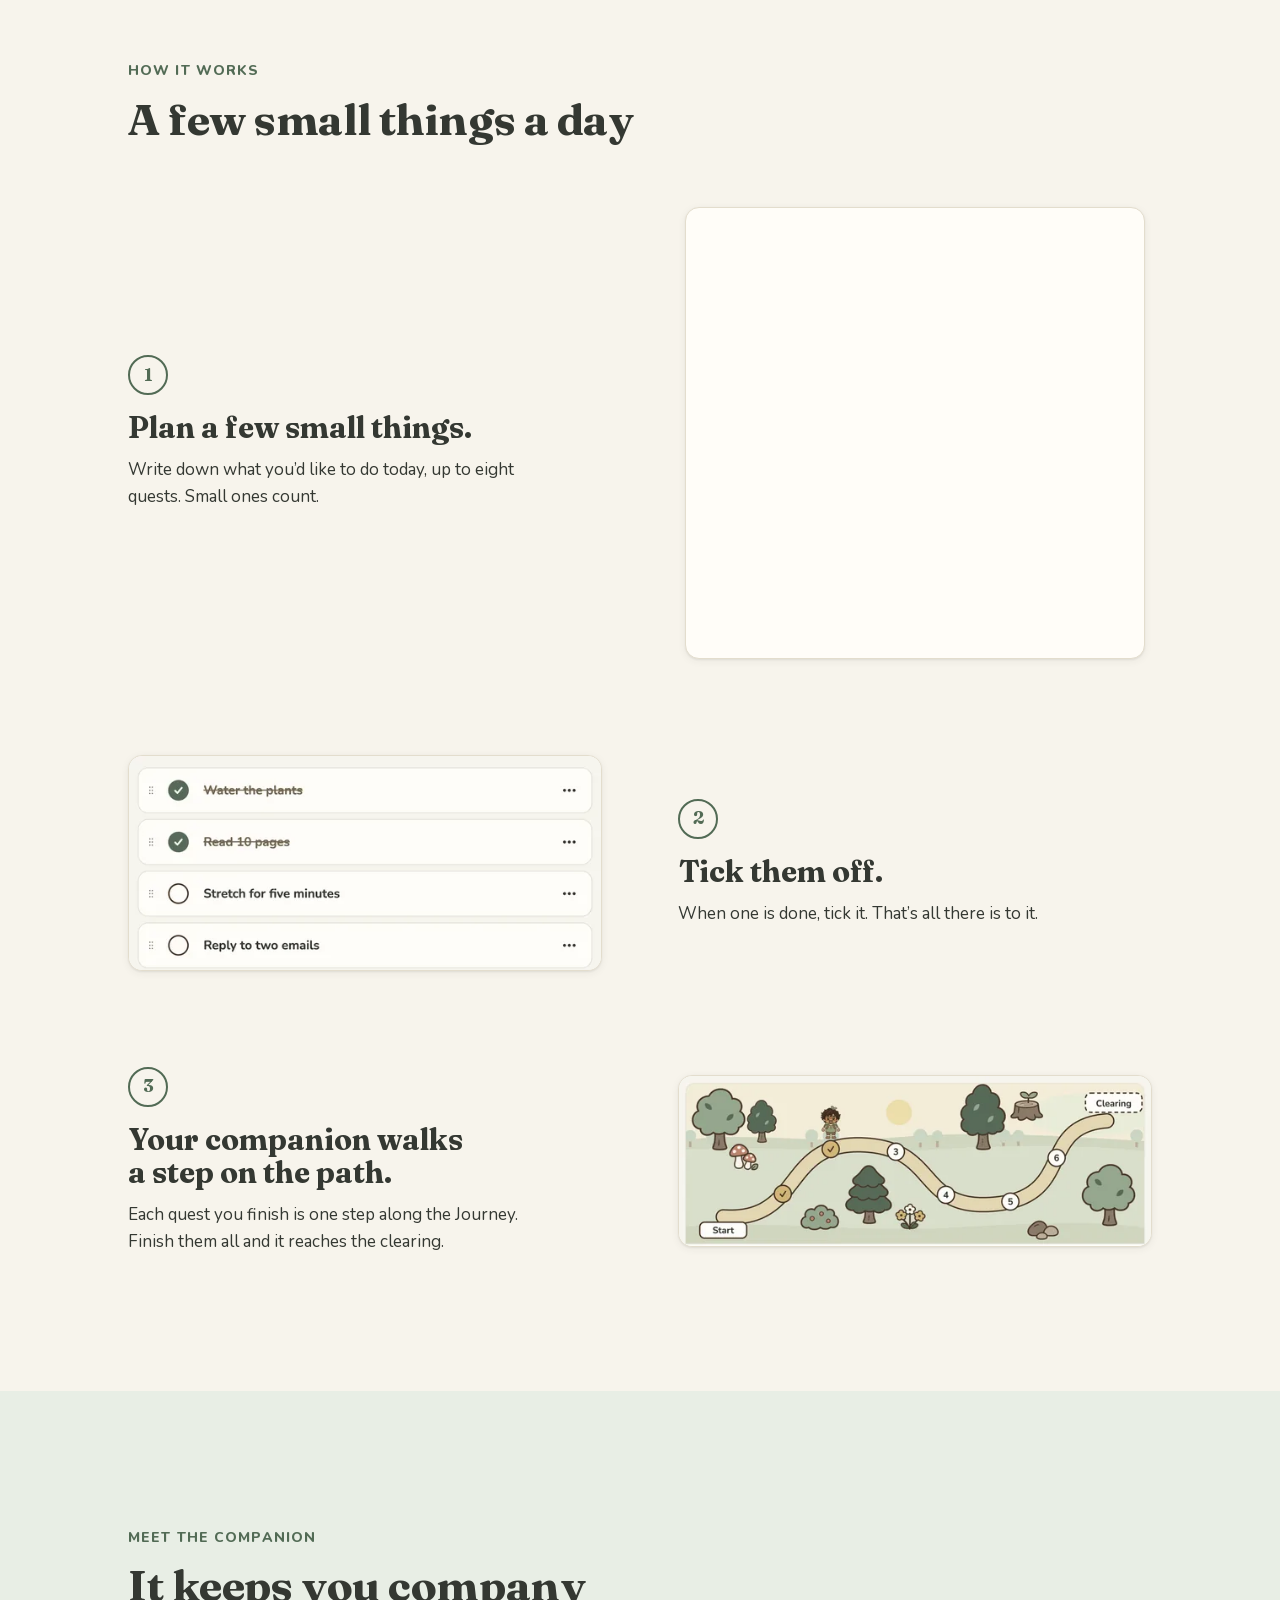
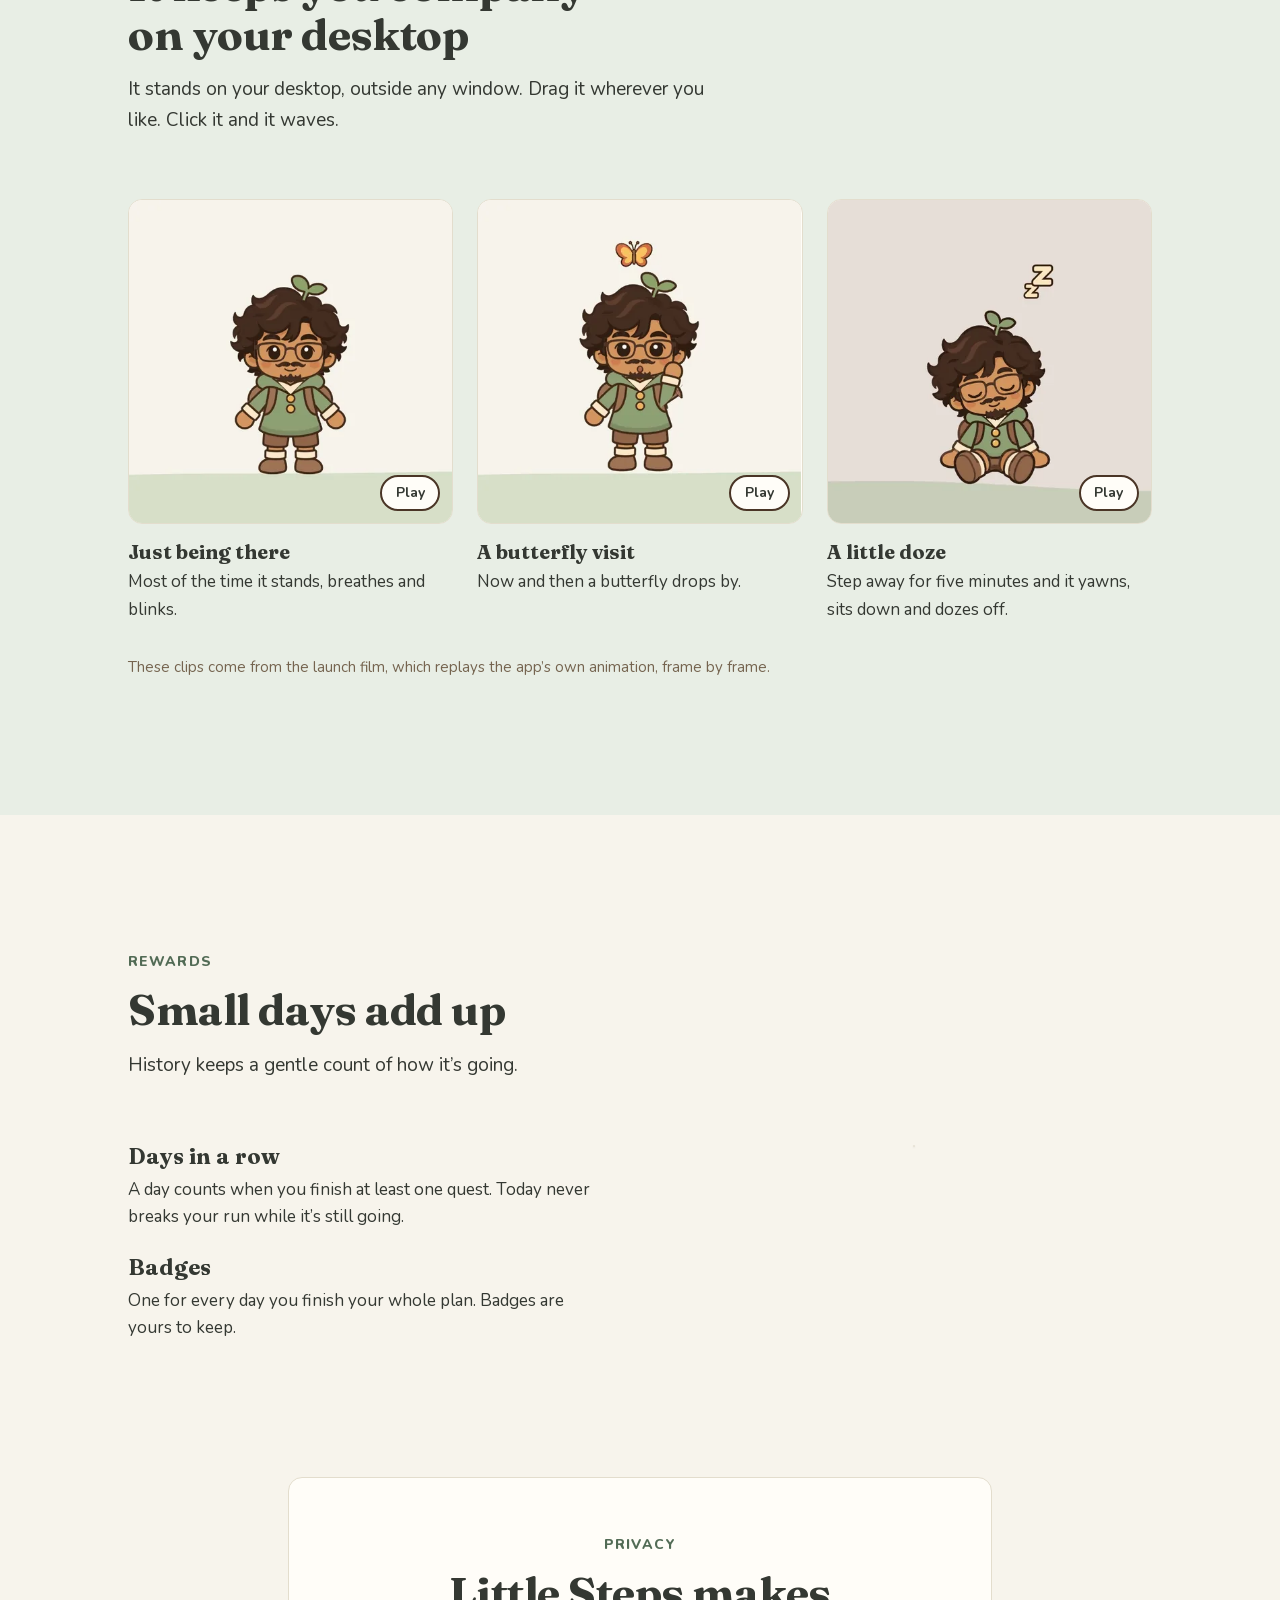
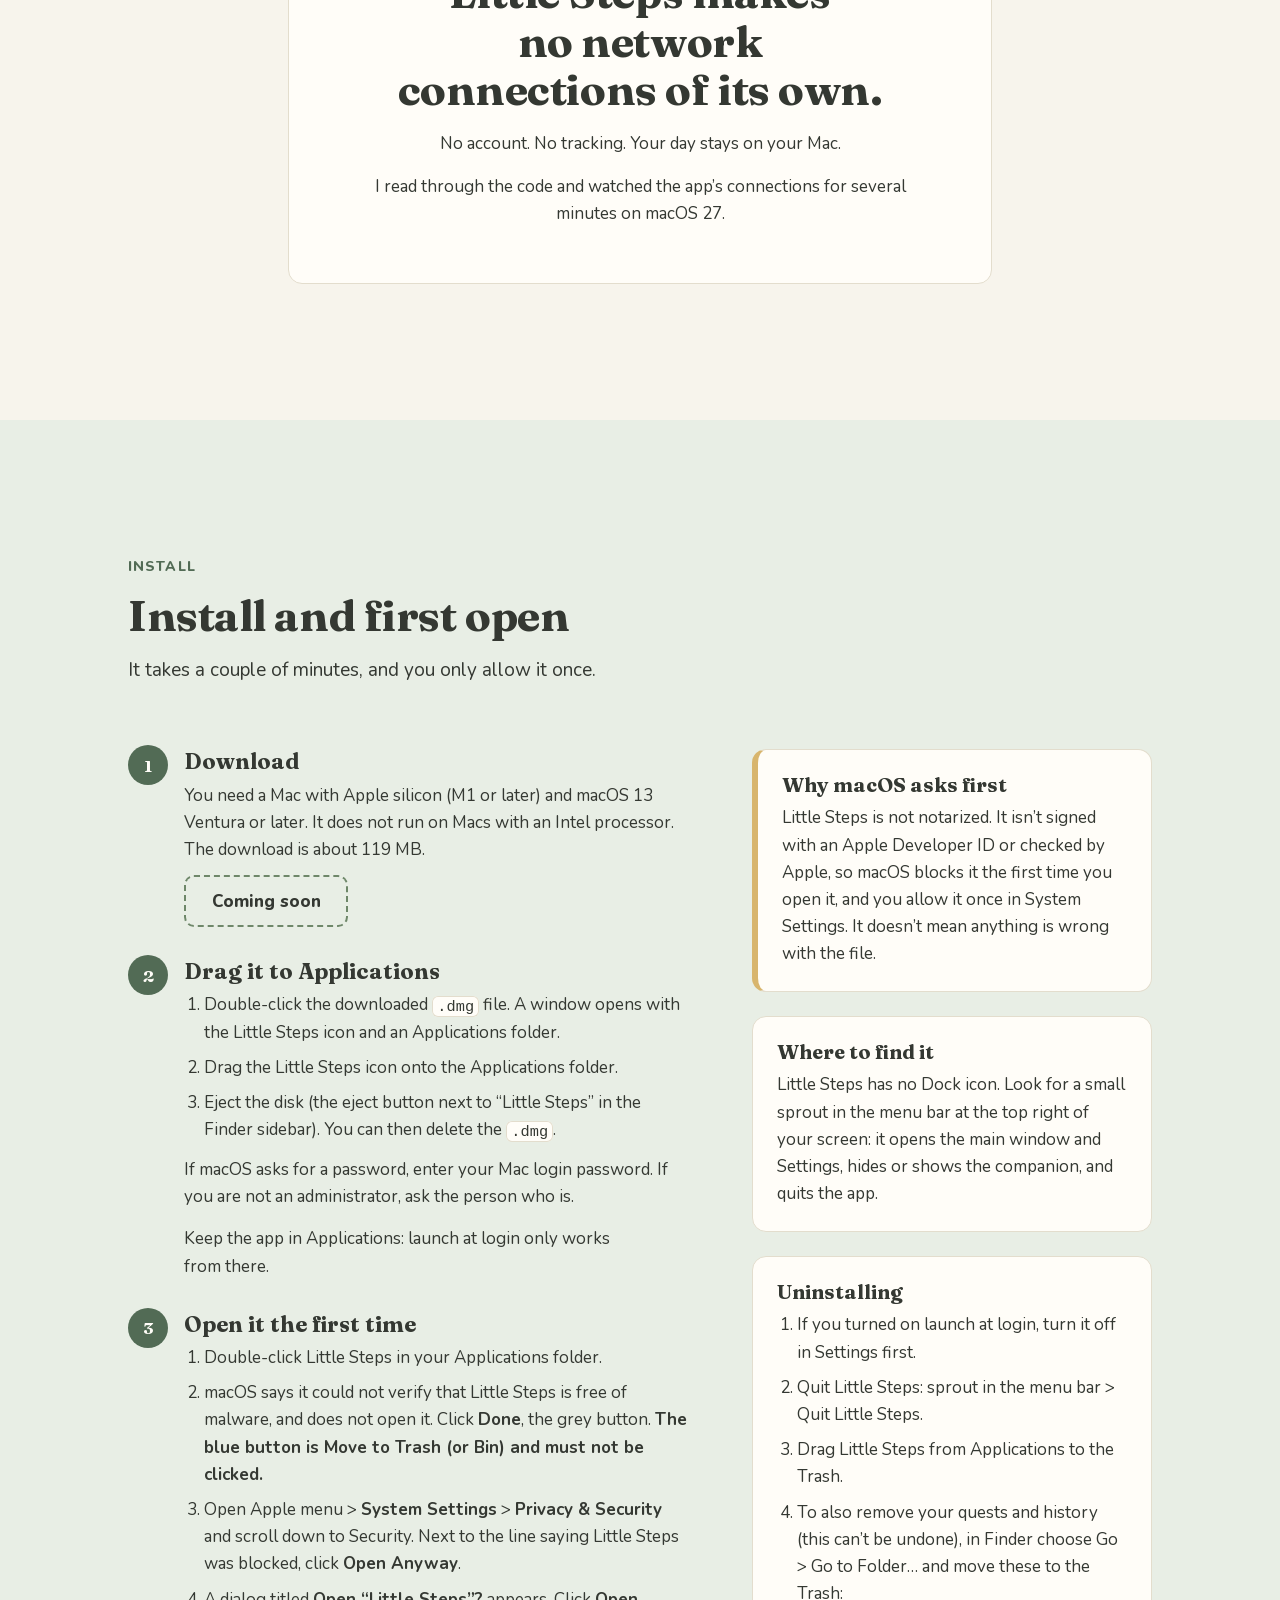
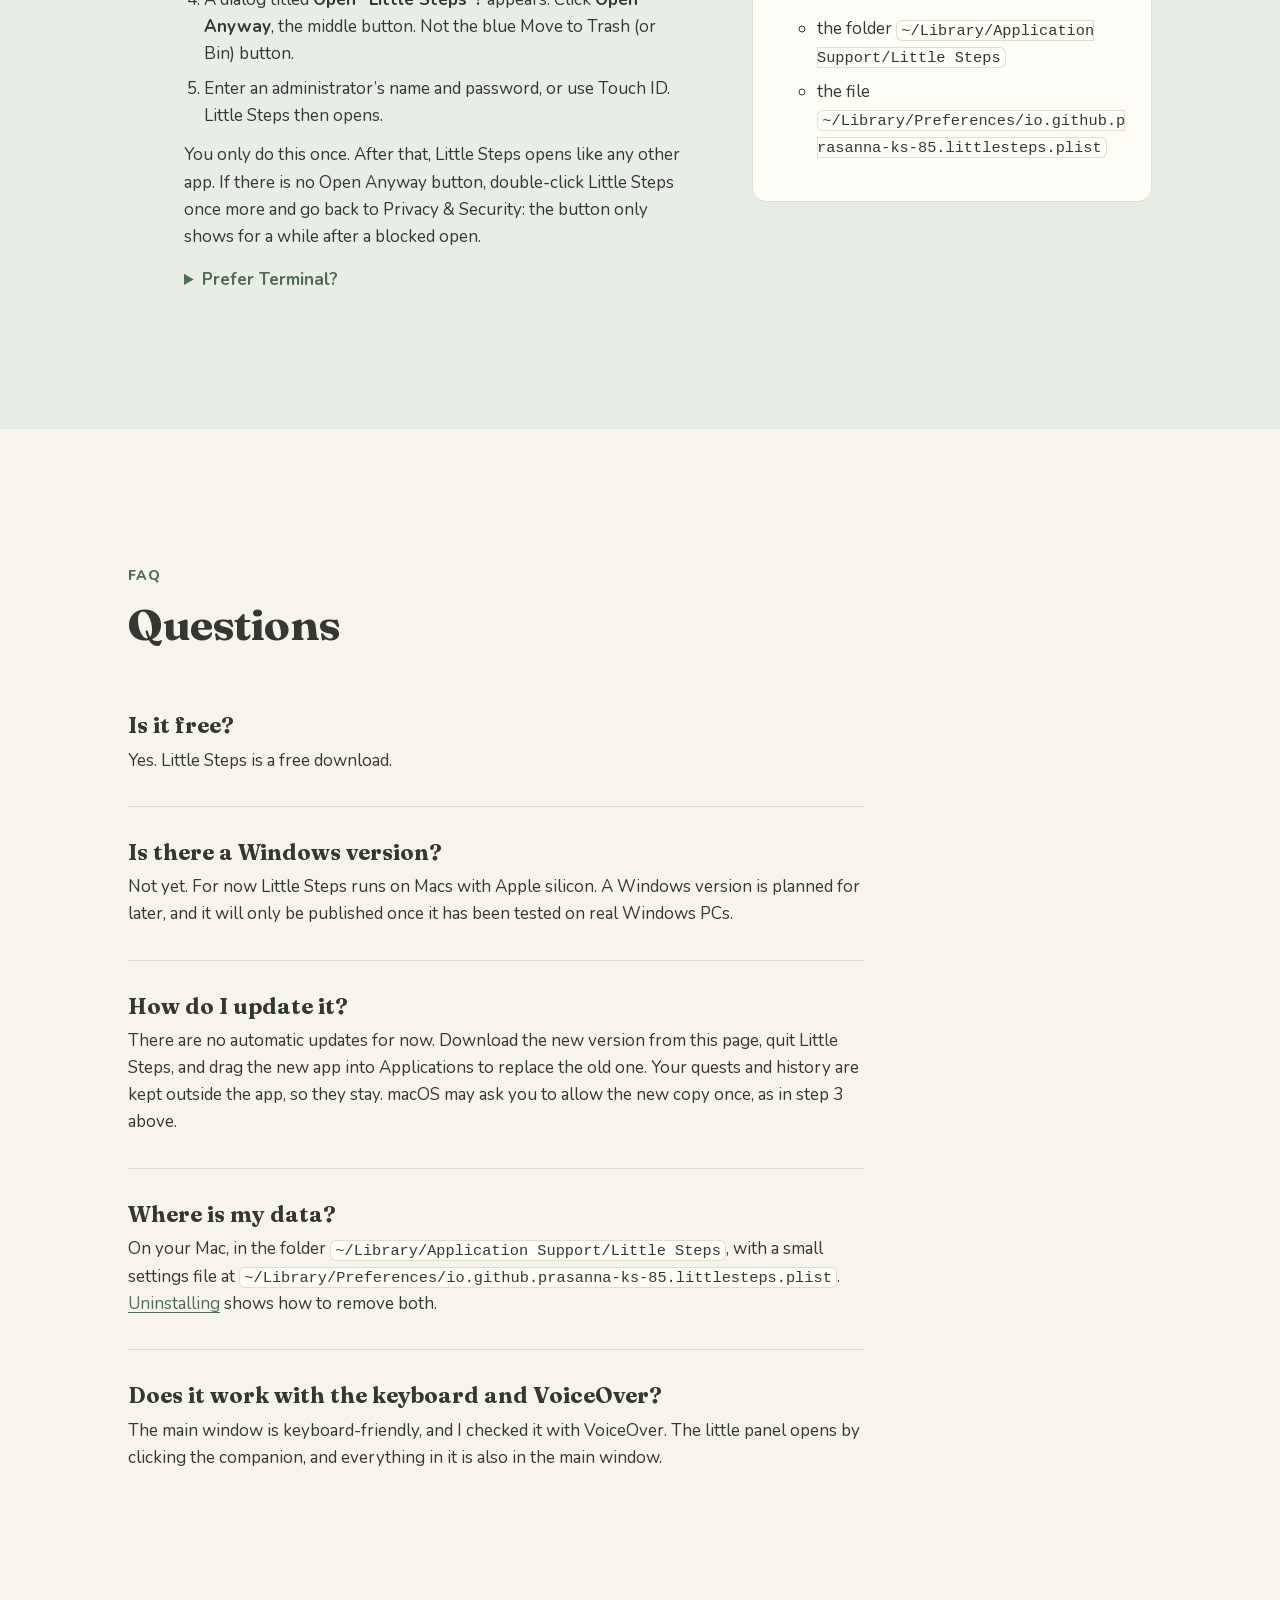
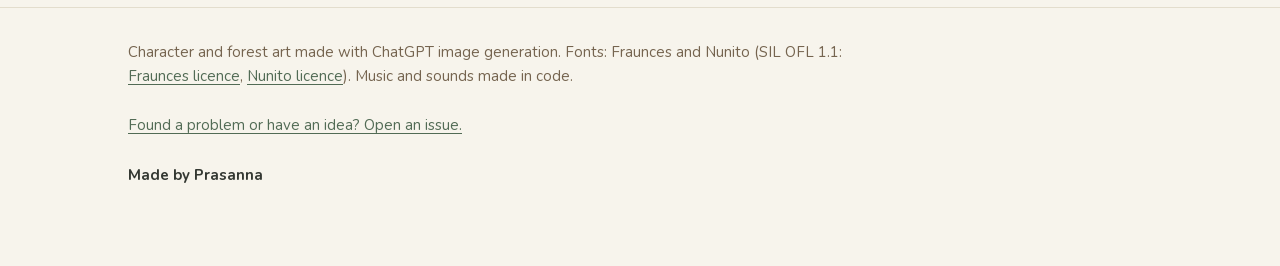
==== commit d323c501: "Privacy section: first sentence as heading, the rest as body text Co-Authored-By: Claude Sonnet 5.5 " ====
--- a/index.html
+++ b/index.html
@@ -270,7 +270,8 @@
         <div class="wrap">
           <div class="privacy-card">
             <span class="eyebrow">Privacy</span>
-            <h2 id="privacy-title">Little Steps makes no network connections of its own. No account. No tracking. Your day stays on your Mac.</h2>
+            <h2 id="privacy-title">Little Steps makes no network connections of its own.</h2>
+            <p>No account. No tracking. Your day stays on your Mac.</p>
             <p>I read through the code and watched the app’s connections for several minutes on macOS 27.</p>
           </div>
         </div>
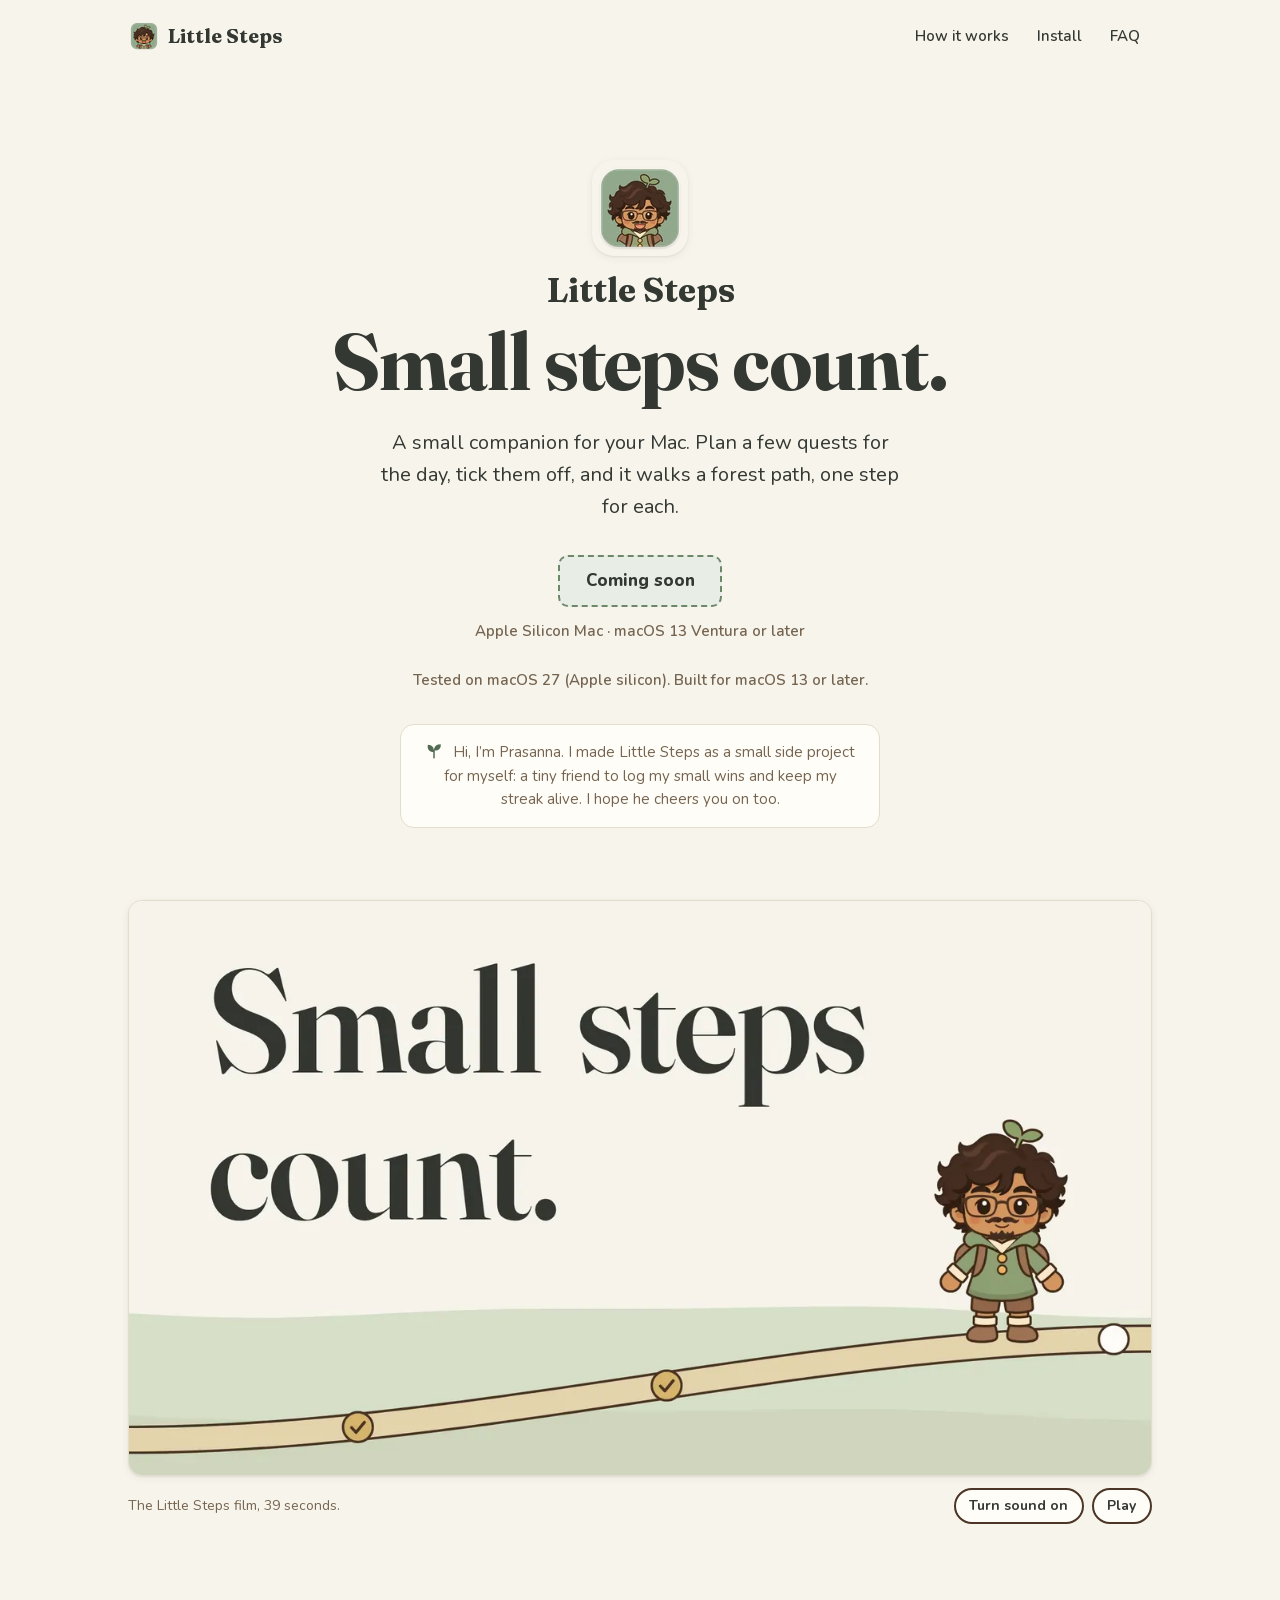
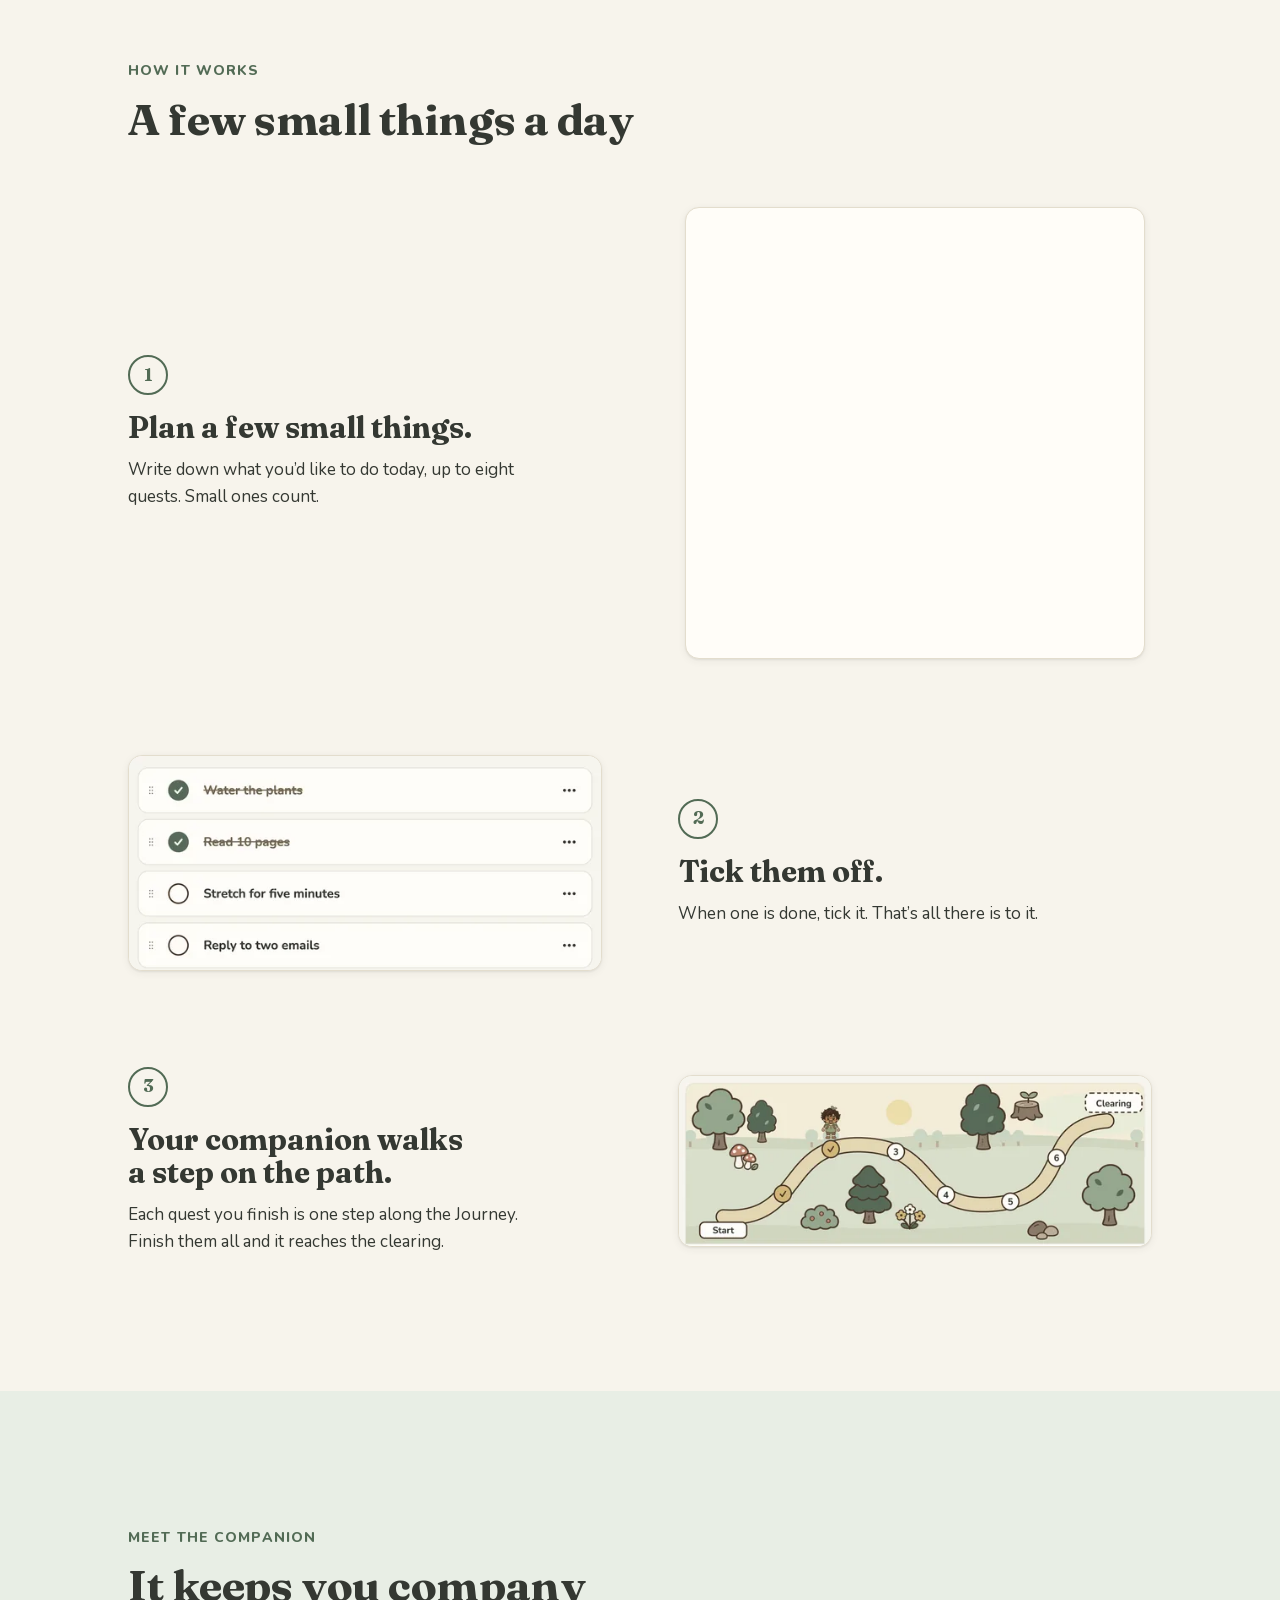
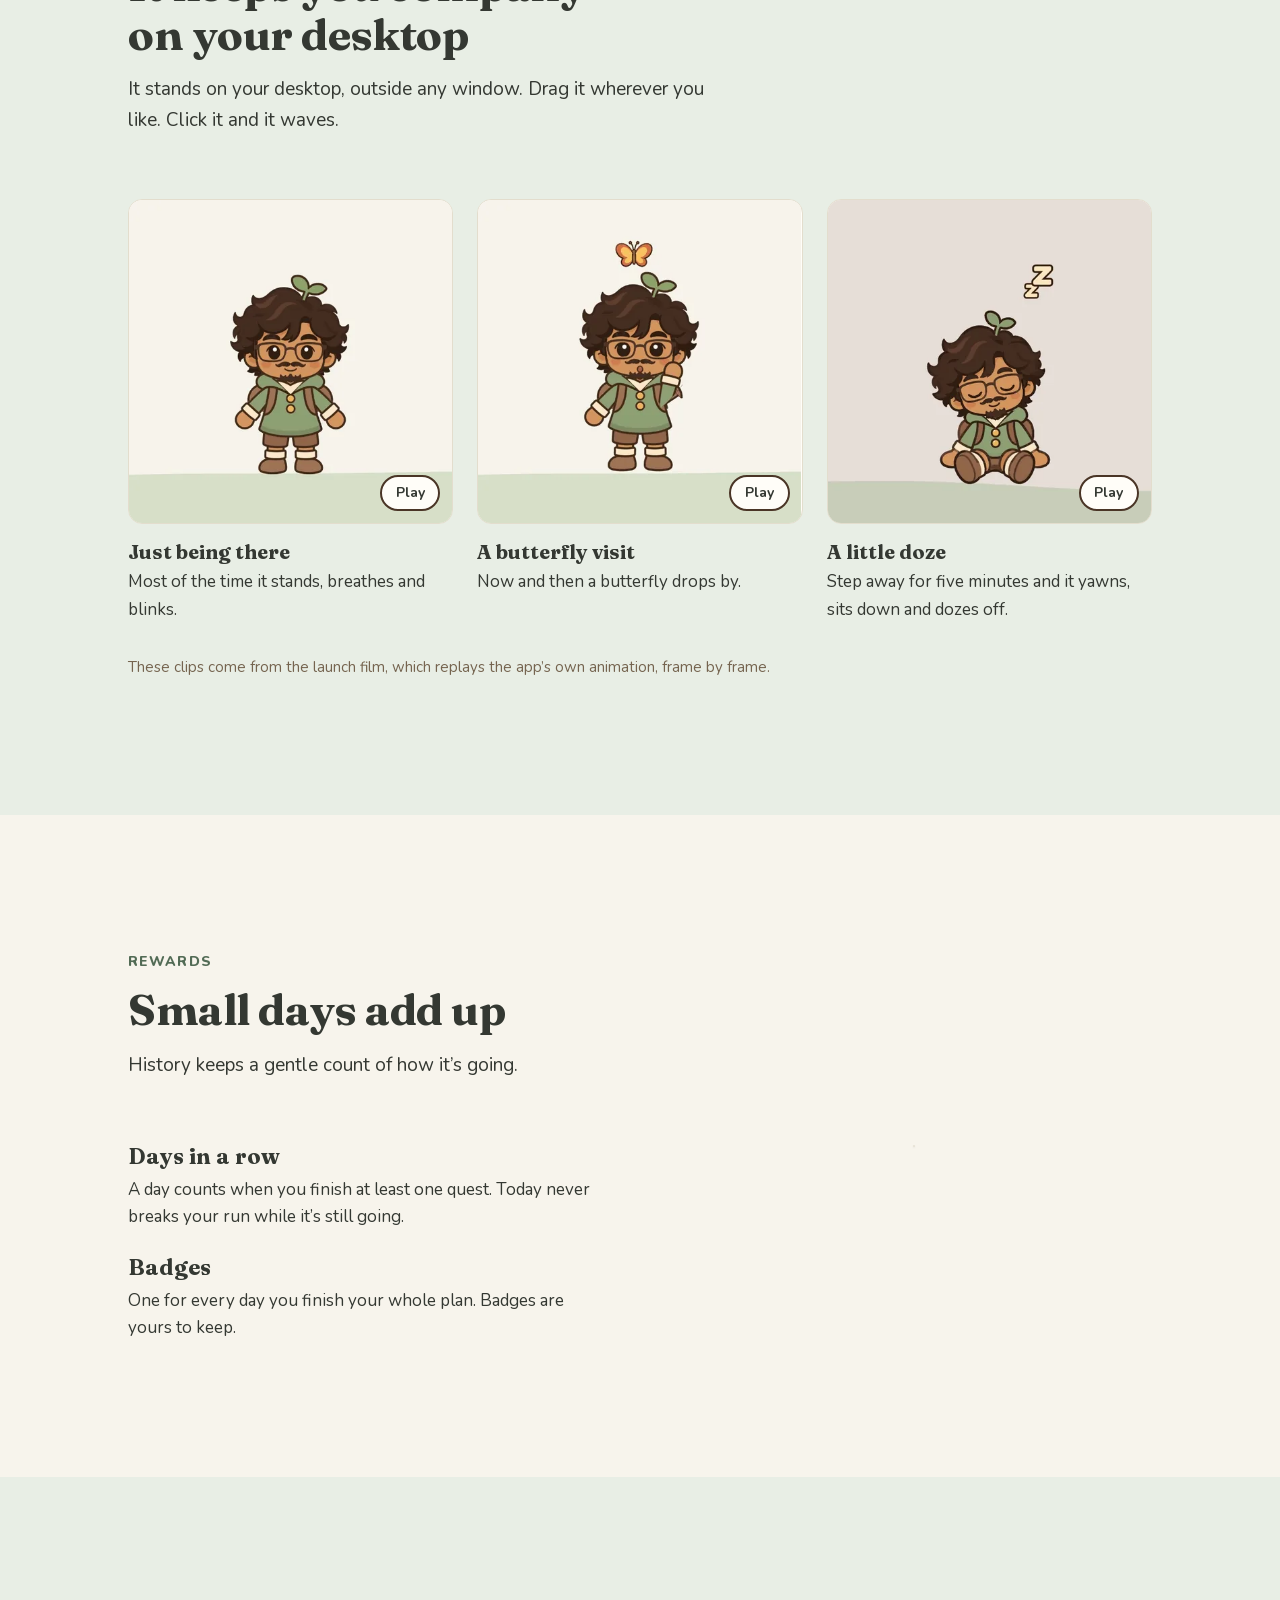
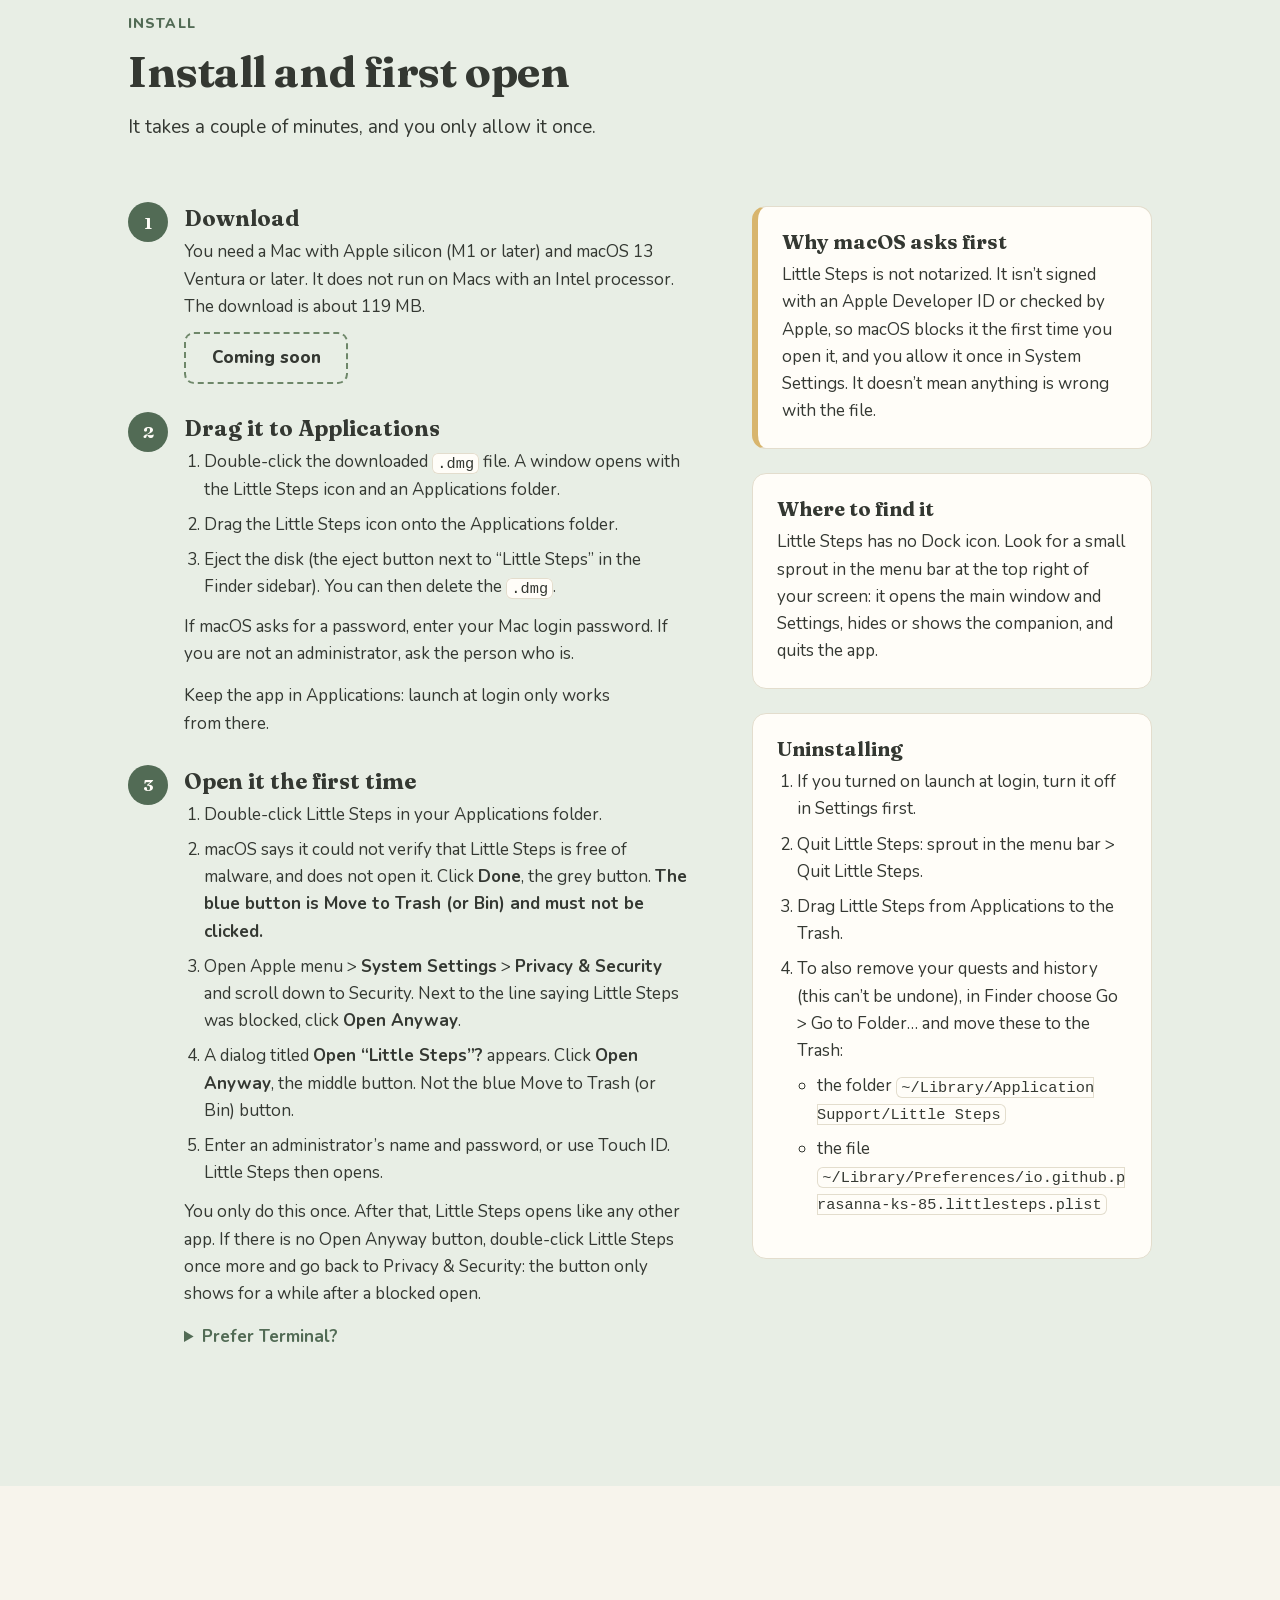
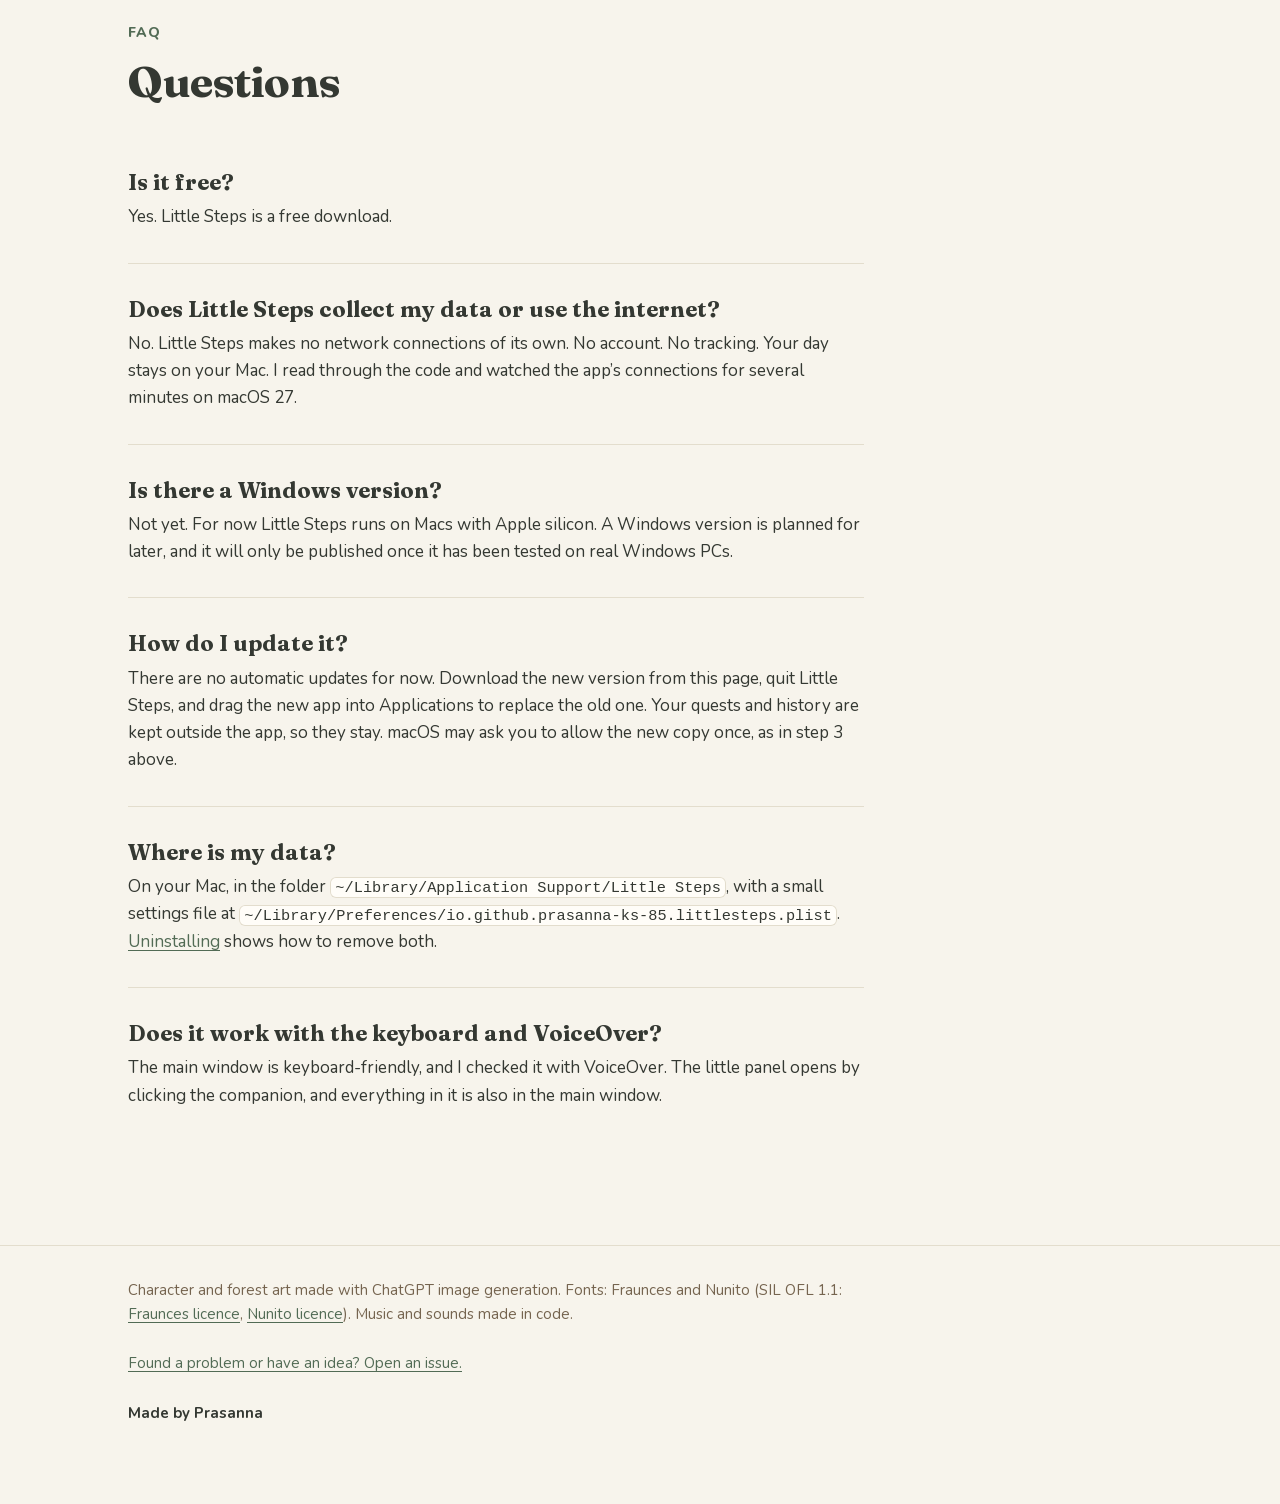
==== commit 866ea4c0: "Privacy: from its own section to a FAQ entry Co-Authored-By: Claude Sonnet 5.5 <noreply@anthropic.co" ====
--- a/index.html
+++ b/index.html
@@ -265,19 +265,7 @@
         </div>
       </section>
 
-      <!-- 5. Privacy (how to take it off or put it back: docs/privacy-section.html) -->
-      <section class="section section--follow" id="privacy" aria-labelledby="privacy-title">
-        <div class="wrap">
-          <div class="privacy-card">
-            <span class="eyebrow">Privacy</span>
-            <h2 id="privacy-title">Little Steps makes no network connections of its own.</h2>
-            <p>No account. No tracking. Your day stays on your Mac.</p>
-            <p>I read through the code and watched the app’s connections for several minutes on macOS 27.</p>
-          </div>
-        </div>
-      </section>
-
-      <!-- 6. Install and first open -->
+      <!-- 5. Install and first open -->
       <section class="section section--sage" id="install" aria-labelledby="install-title">
         <div class="wrap">
           <div class="section-head">
@@ -349,7 +337,7 @@
         </div>
       </section>
 
-      <!-- 7. FAQ -->
+      <!-- 6. FAQ -->
       <section class="section" id="faq" aria-labelledby="faq-title">
         <div class="wrap">
           <div class="section-head">
@@ -359,6 +347,9 @@
           <dl class="faq">
             <dt>Is it free?</dt>
             <dd>Yes. Little Steps is a free download.</dd>
+
+            <dt>Does Little Steps collect my data or use the internet?</dt>
+            <dd>No. Little Steps makes no network connections of its own. No account. No tracking. Your day stays on your Mac. I read through the code and watched the app’s connections for several minutes on macOS 27.</dd>
 
             <dt>Is there a Windows version?</dt>
             <dd>Not yet. For now Little Steps runs on Macs with Apple silicon. A Windows version is planned for later, and it will only be published once it has been tested on real Windows PCs.</dd>
@@ -384,7 +375,7 @@
       </section>
     </main>
 
-    <!-- 8. Footer -->
+    <!-- 7. Footer -->
     <footer class="site-footer">
       <div class="wrap">
         <p>
--- a/assets/css/site.css
+++ b/assets/css/site.css
@@ -385,9 +385,6 @@
 .section {
   padding-block: var(--section-space);
 }
-.section--follow {
-  padding-top: 0;
-}
 .section--sage {
   background: var(--color-pale-sage);
 }
@@ -586,20 +583,6 @@
   margin-top: var(--space-2);
 }
 
-/* Privacy (shown only when config.privacy is true) */
-.privacy-card {
-  max-width: 44rem;
-  margin-inline: auto;
-  padding: clamp(32px, 6vw, 56px);
-  border-radius: var(--radius-card);
-  background: var(--color-soft-ivory);
-  border: 1px solid var(--color-hairline);
-  text-align: center;
-}
-.privacy-card p {
-  margin-top: var(--space-4);
-}
-
 /* Install */
 .install {
   display: grid;
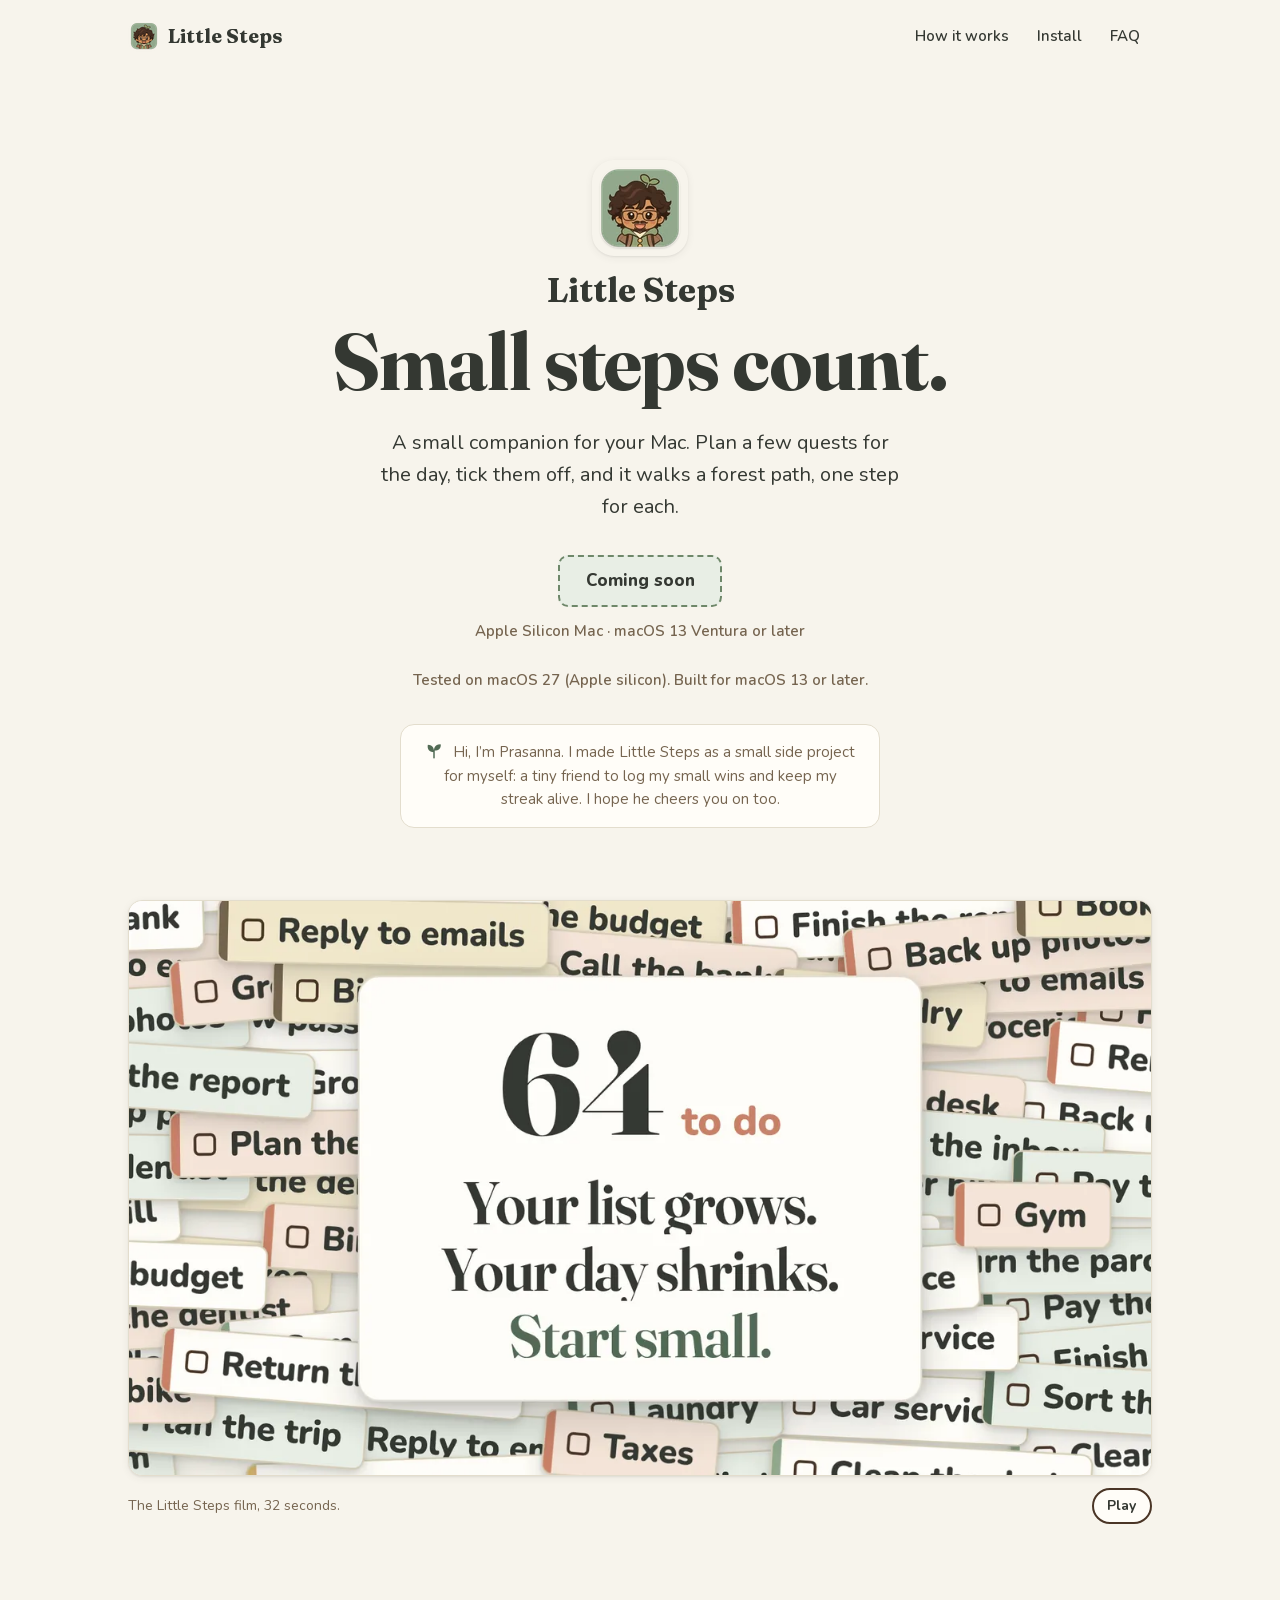
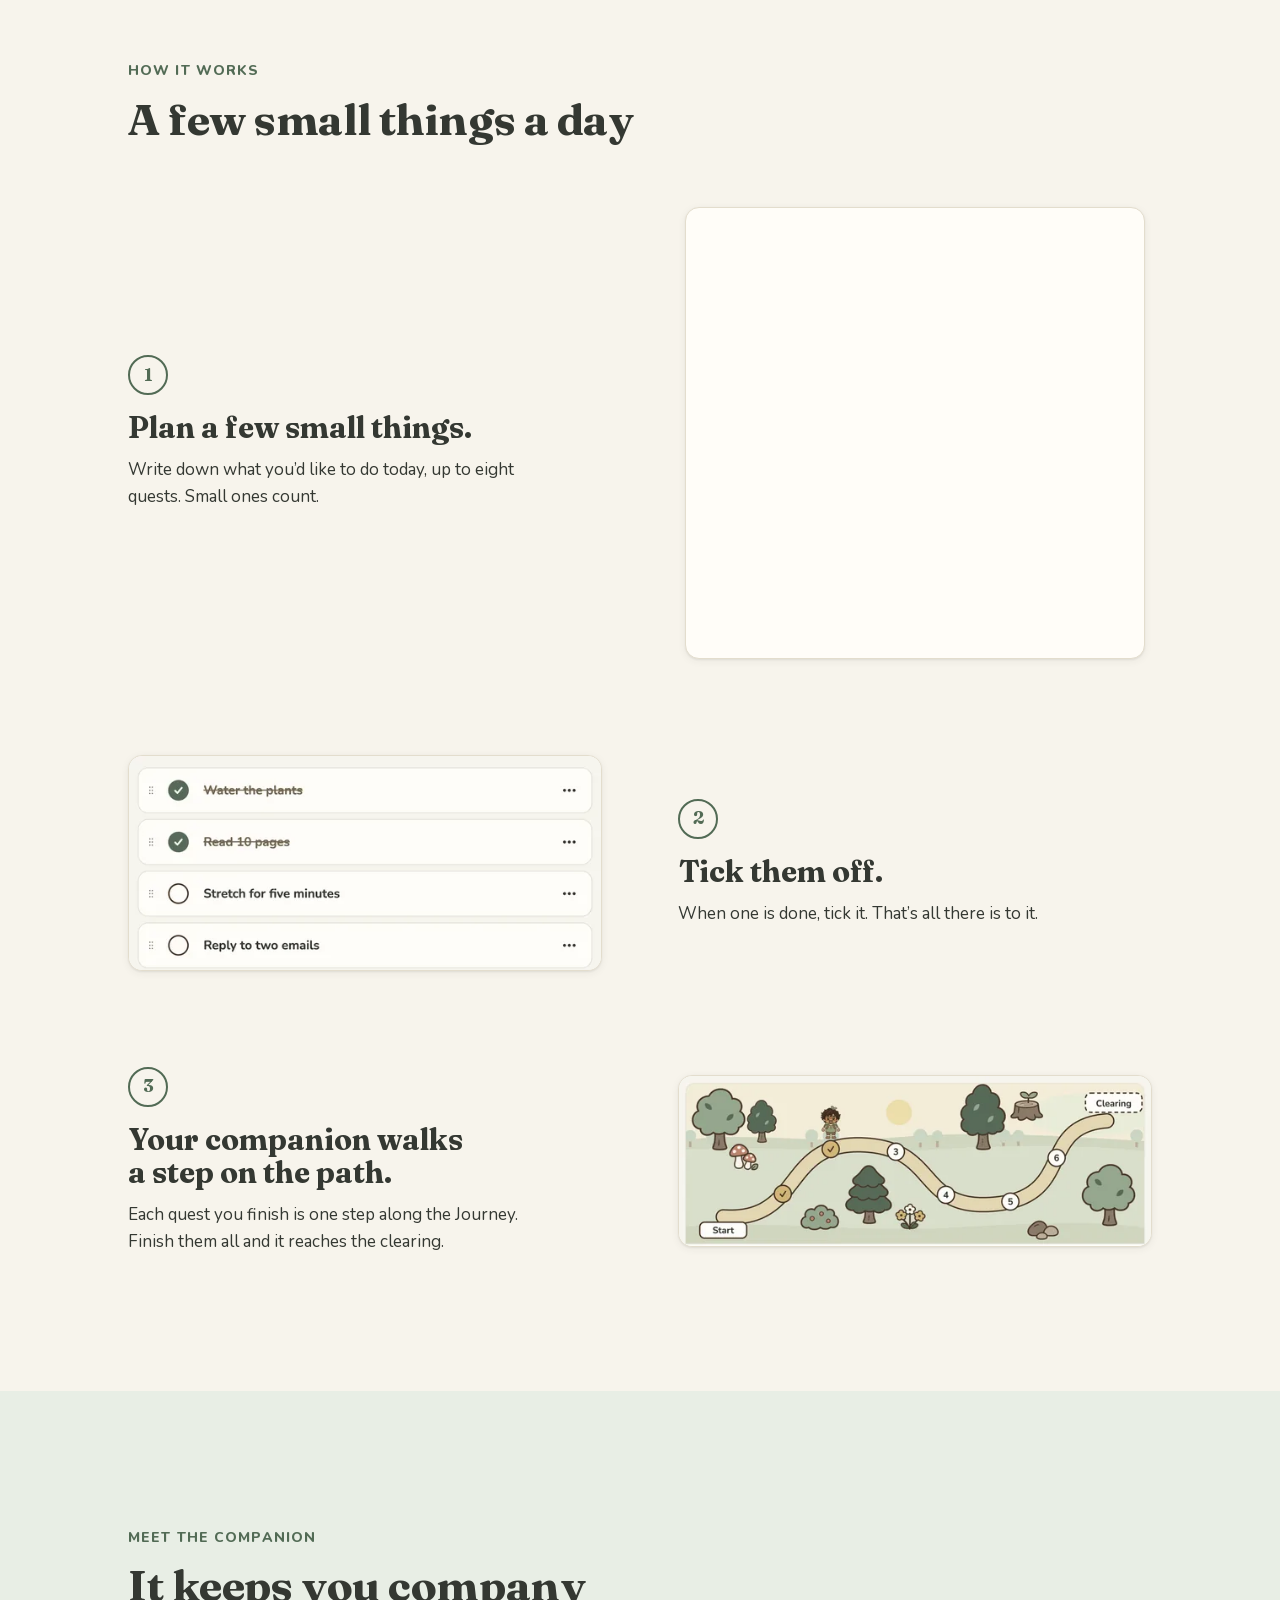
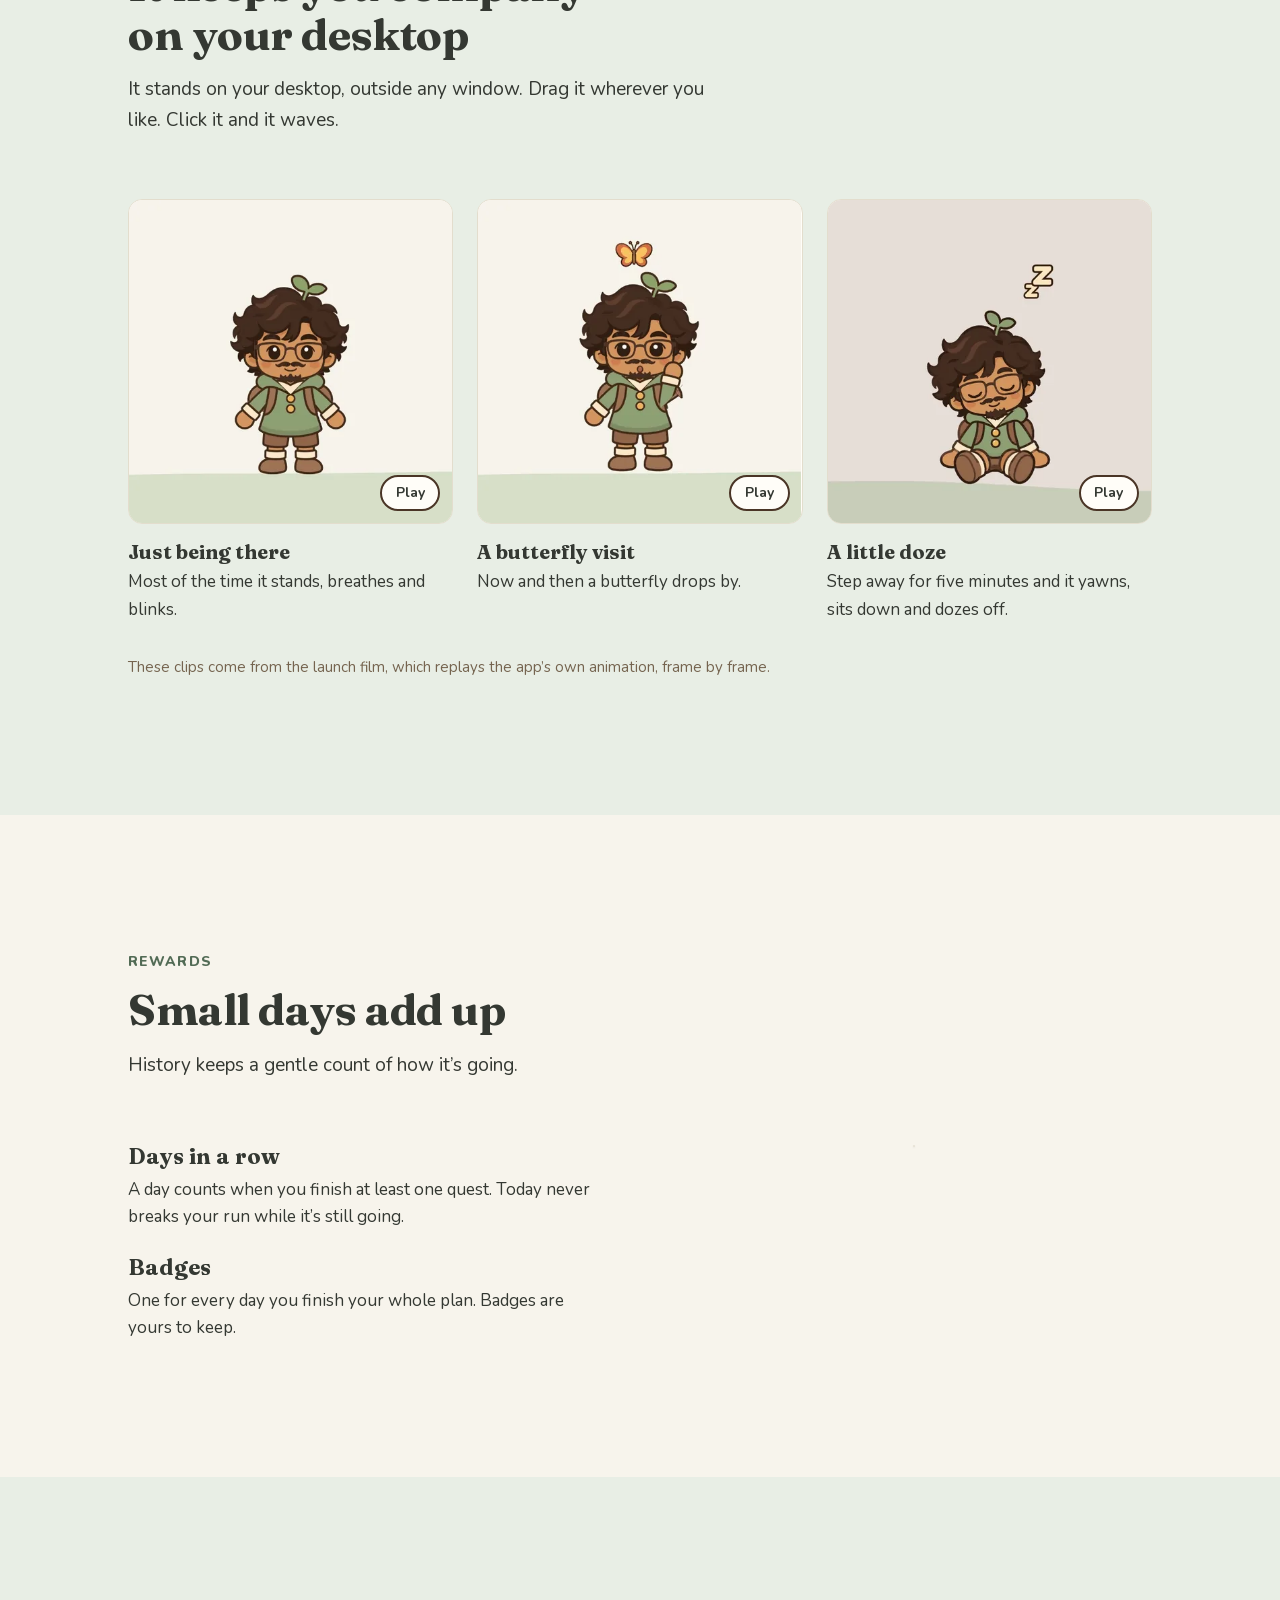
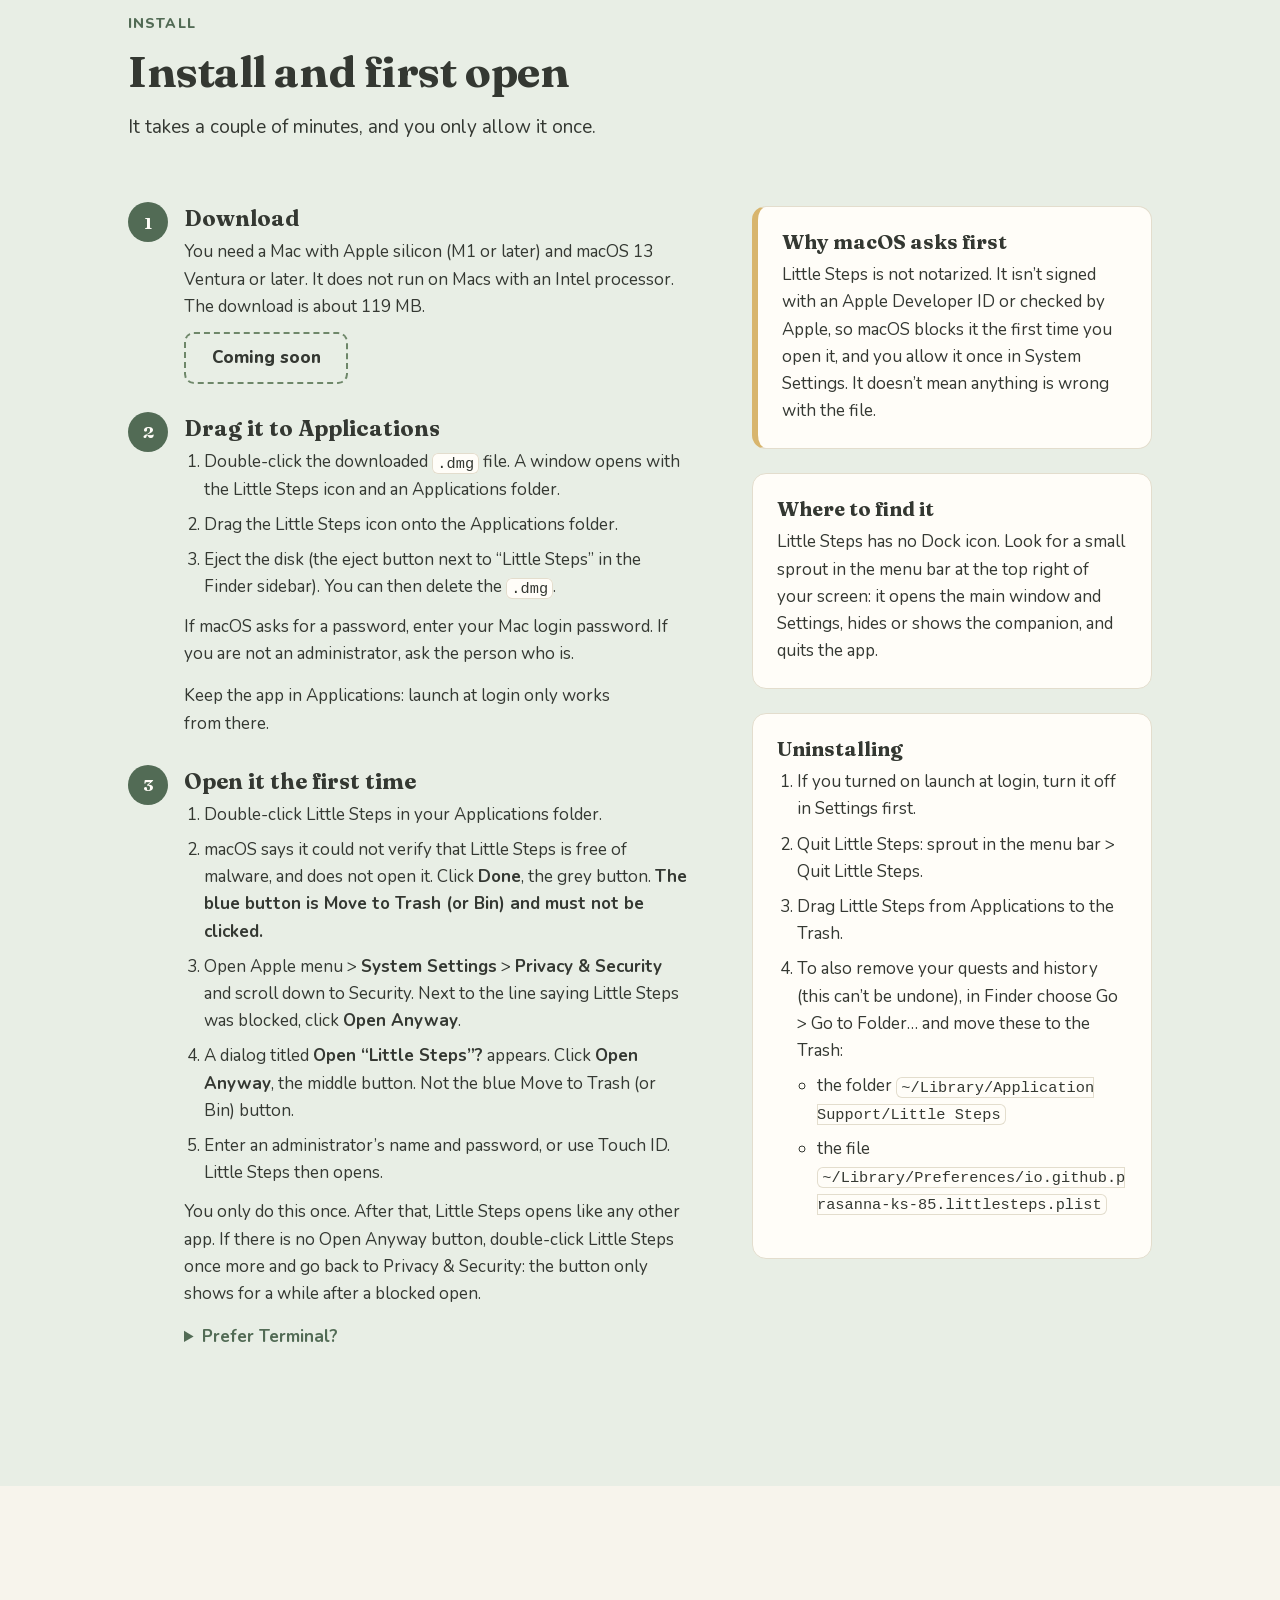
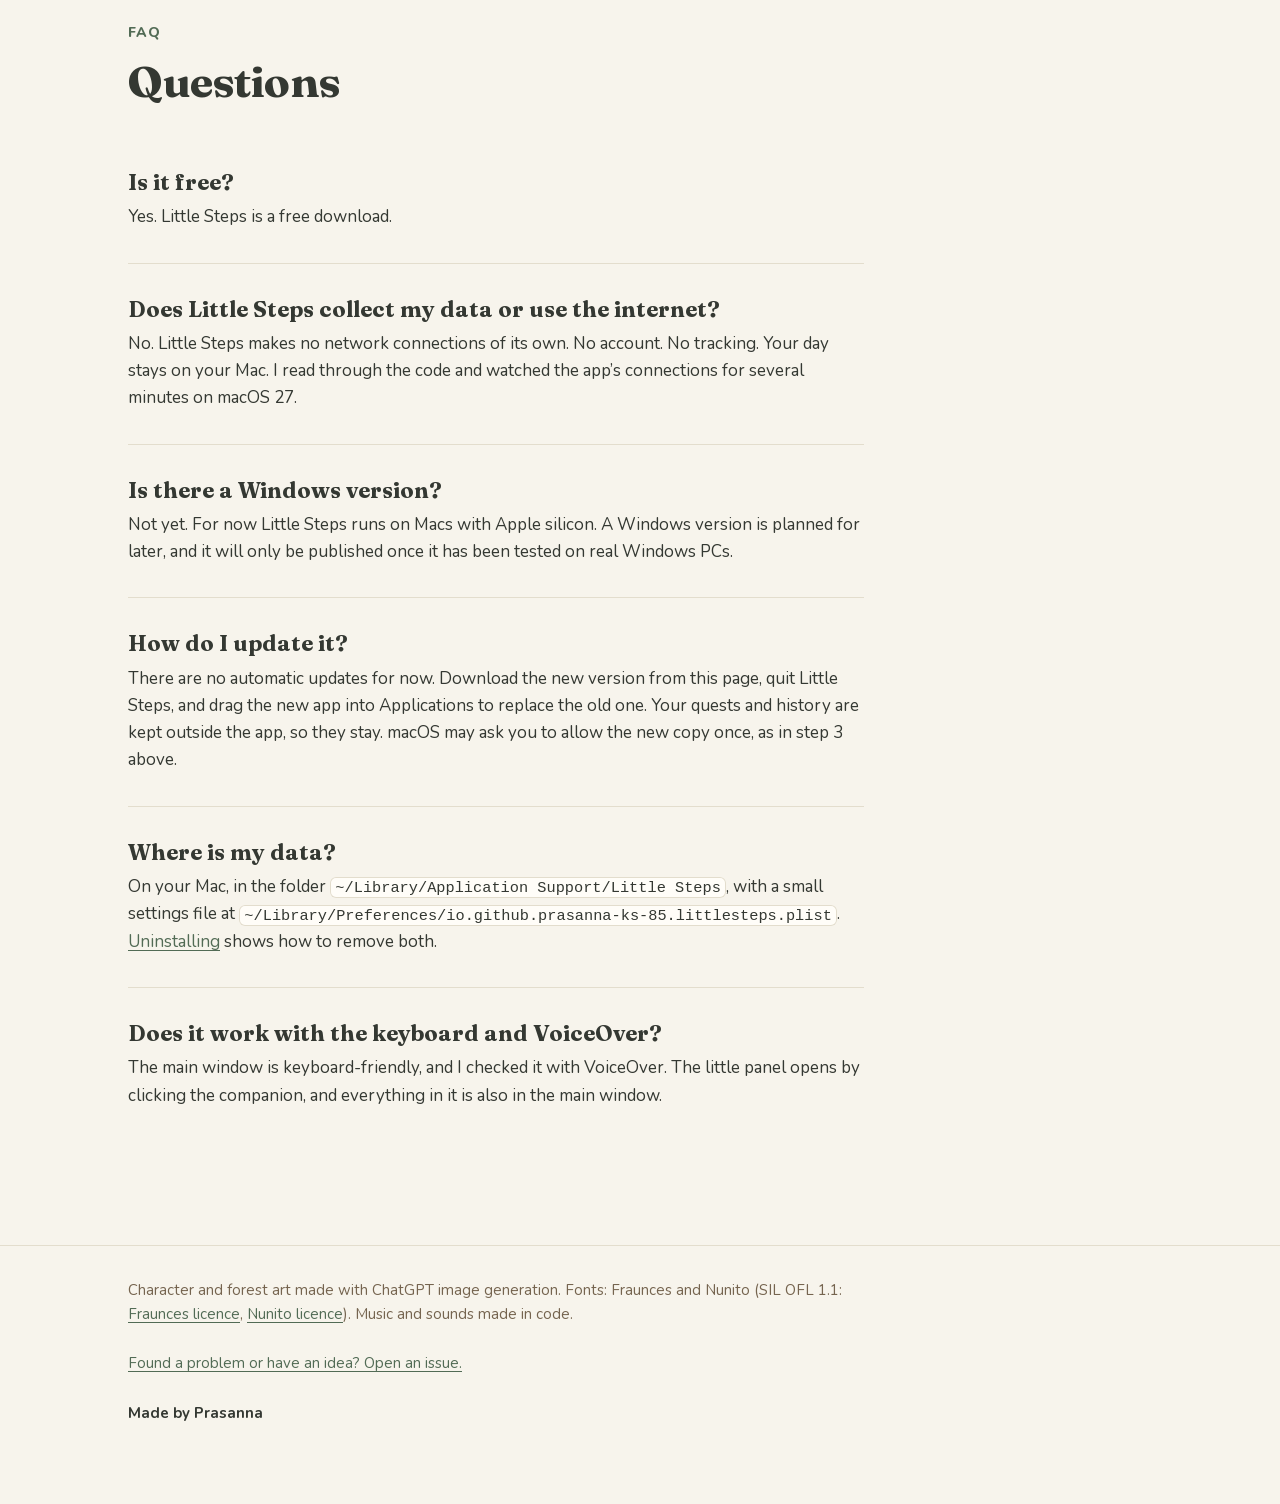
==== commit 42922422: "Hero film: final v4 loops Replace the v2 hero loops, posters and Open Graph image with the v4 render" ====
--- a/index.html
+++ b/index.html
@@ -81,23 +81,24 @@
                   src="assets/img/hero-poster-4x5.webp"
                   width="720"
                   height="900"
-                  alt="“Small steps count.” in large letters beside the Little Steps companion, a small curly-haired character in a green hoodie, standing on a forest path."
+                  alt="A card reading “64 to do. Your list grows. Your day shrinks. Start small.” on top of a pile of to-do notes."
                 />
               </picture>
-              <video id="hero-video" muted loop playsinline preload="none" controls aria-describedby="film-description">
+              <video id="hero-video" muted loop playsinline preload="none" aria-describedby="film-description">
                 <source src="assets/video/hero-16x9.mp4" type="video/mp4" media="(min-width: 768px)" />
                 <source src="assets/video/hero-4x5.mp4" type="video/mp4" />
               </video>
             </div>
             <p class="visually-hidden" id="film-description">
-              The companion waves on a forest path. A butterfly visits it. A click opens a small panel, and six quests are planned for the day.
-              Two are ticked off and the companion walks along the Journey path to the clearing, where a badge lands. On the desktop it
-              celebrates. History shows the days in a row go from three to four and the badges from eight to nine. In the evening it yawns.
+              A pile of to-do notes grows to 64, then a card says to start small. The companion, a small curly-haired character in a green
+              hoodie with a sprout on its head, stands on a forest path while a butterfly visits it. Two quests are ticked off, and the
+              companion walks along the Journey path to the clearing. It celebrates: “That was lovely work.” History shows the days in a
+              row at four and nine badges. A line says there is no account and no tracking, and the day stays on your Mac. In the end the
+              companion falls asleep beside the Little Steps name, and the film says it is free for Mac.
             </p>
             <figcaption class="film-bar">
-              <span id="film-caption">The Little Steps film, 39 seconds.</span>
+              <span id="film-caption">The Little Steps film, 32 seconds.</span>
               <span class="film-controls">
-                <button class="small-button" type="button" id="hero-sound">Turn sound on</button>
                 <button class="small-button" type="button" id="hero-play">Play</button>
               </span>
             </figcaption>
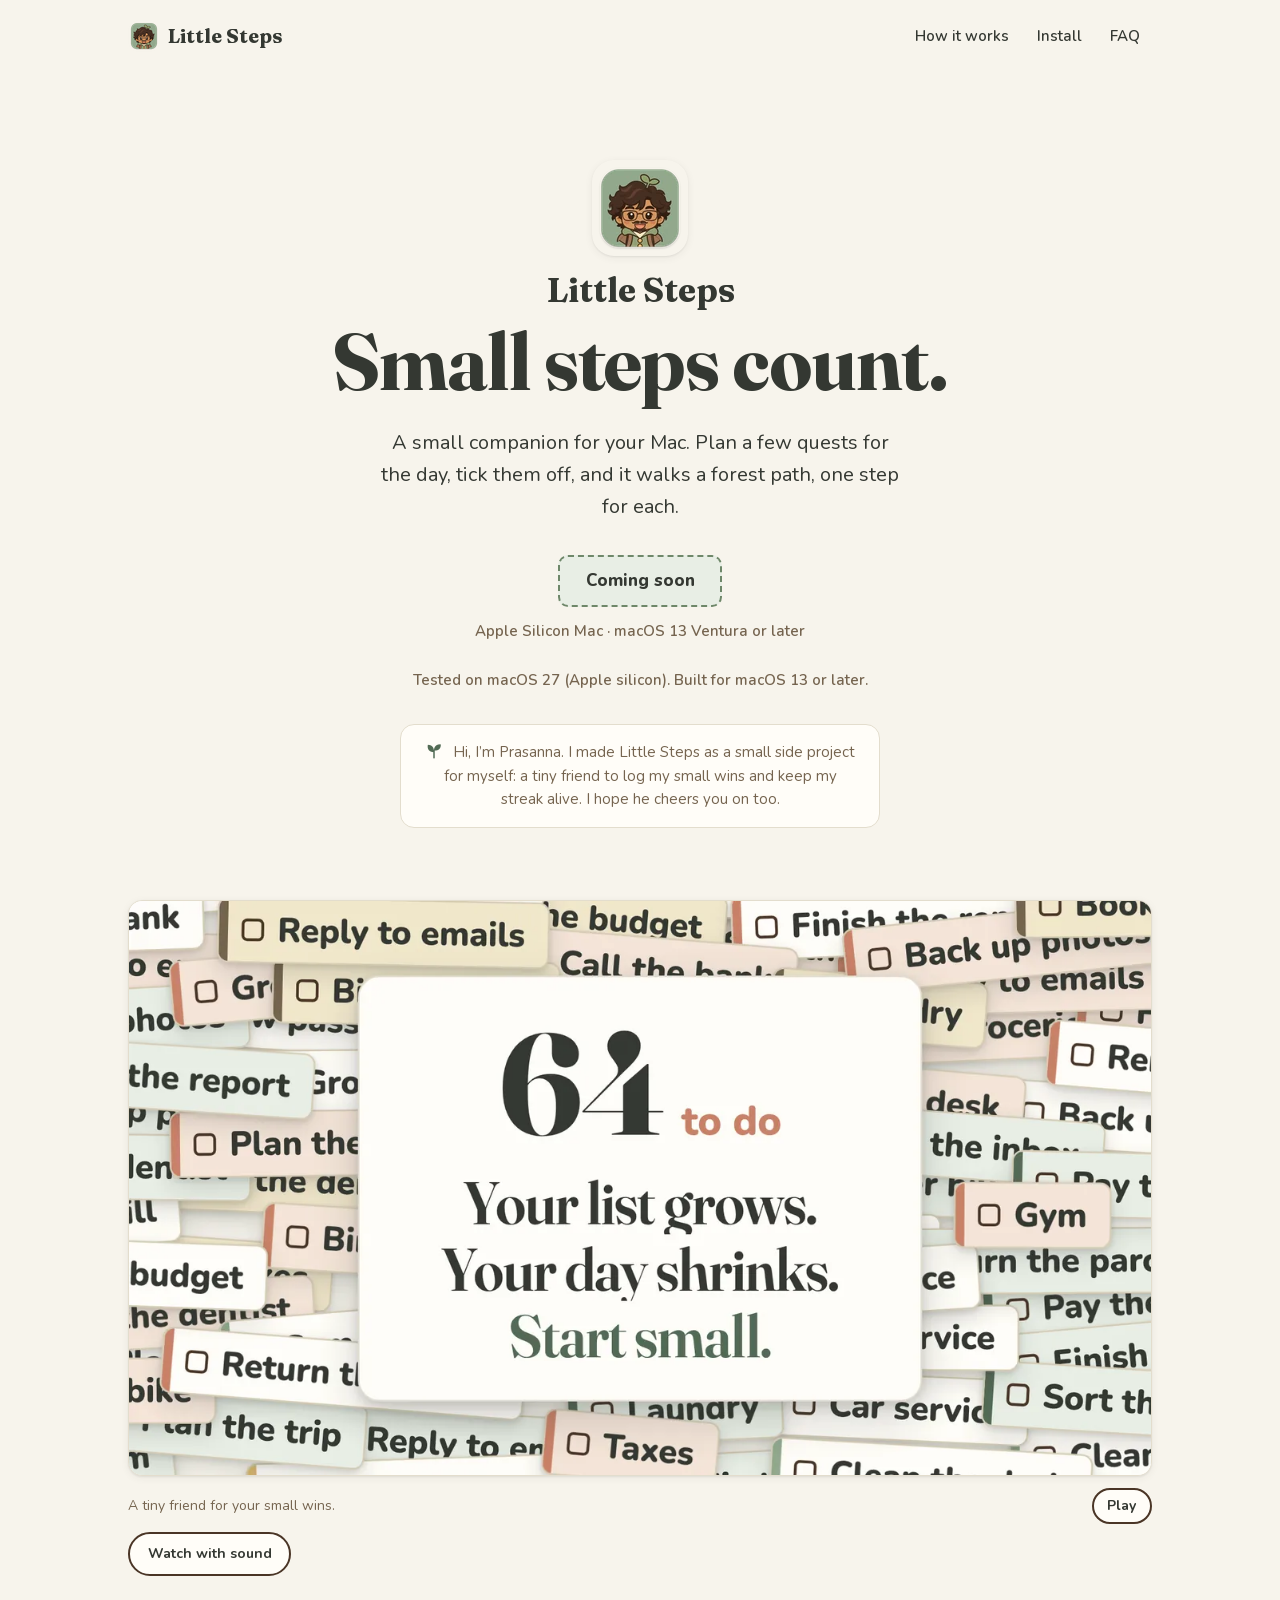
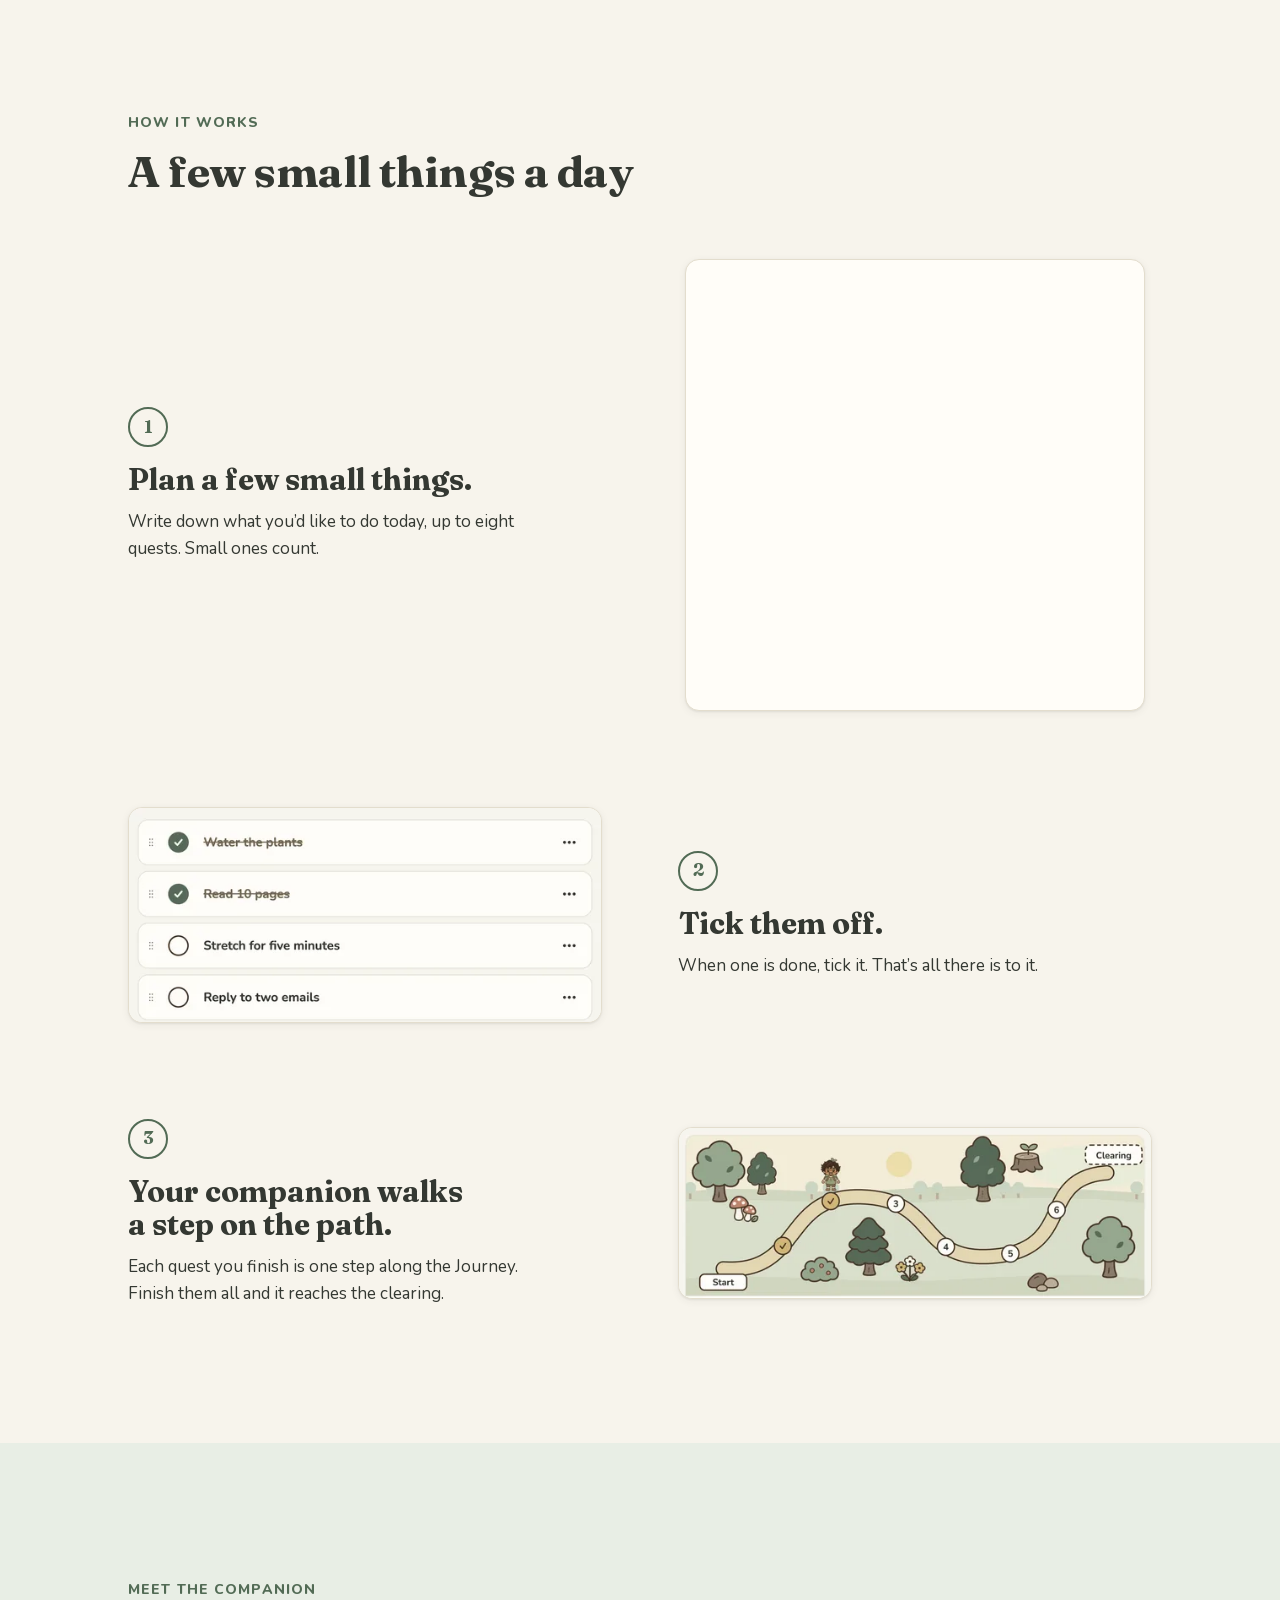
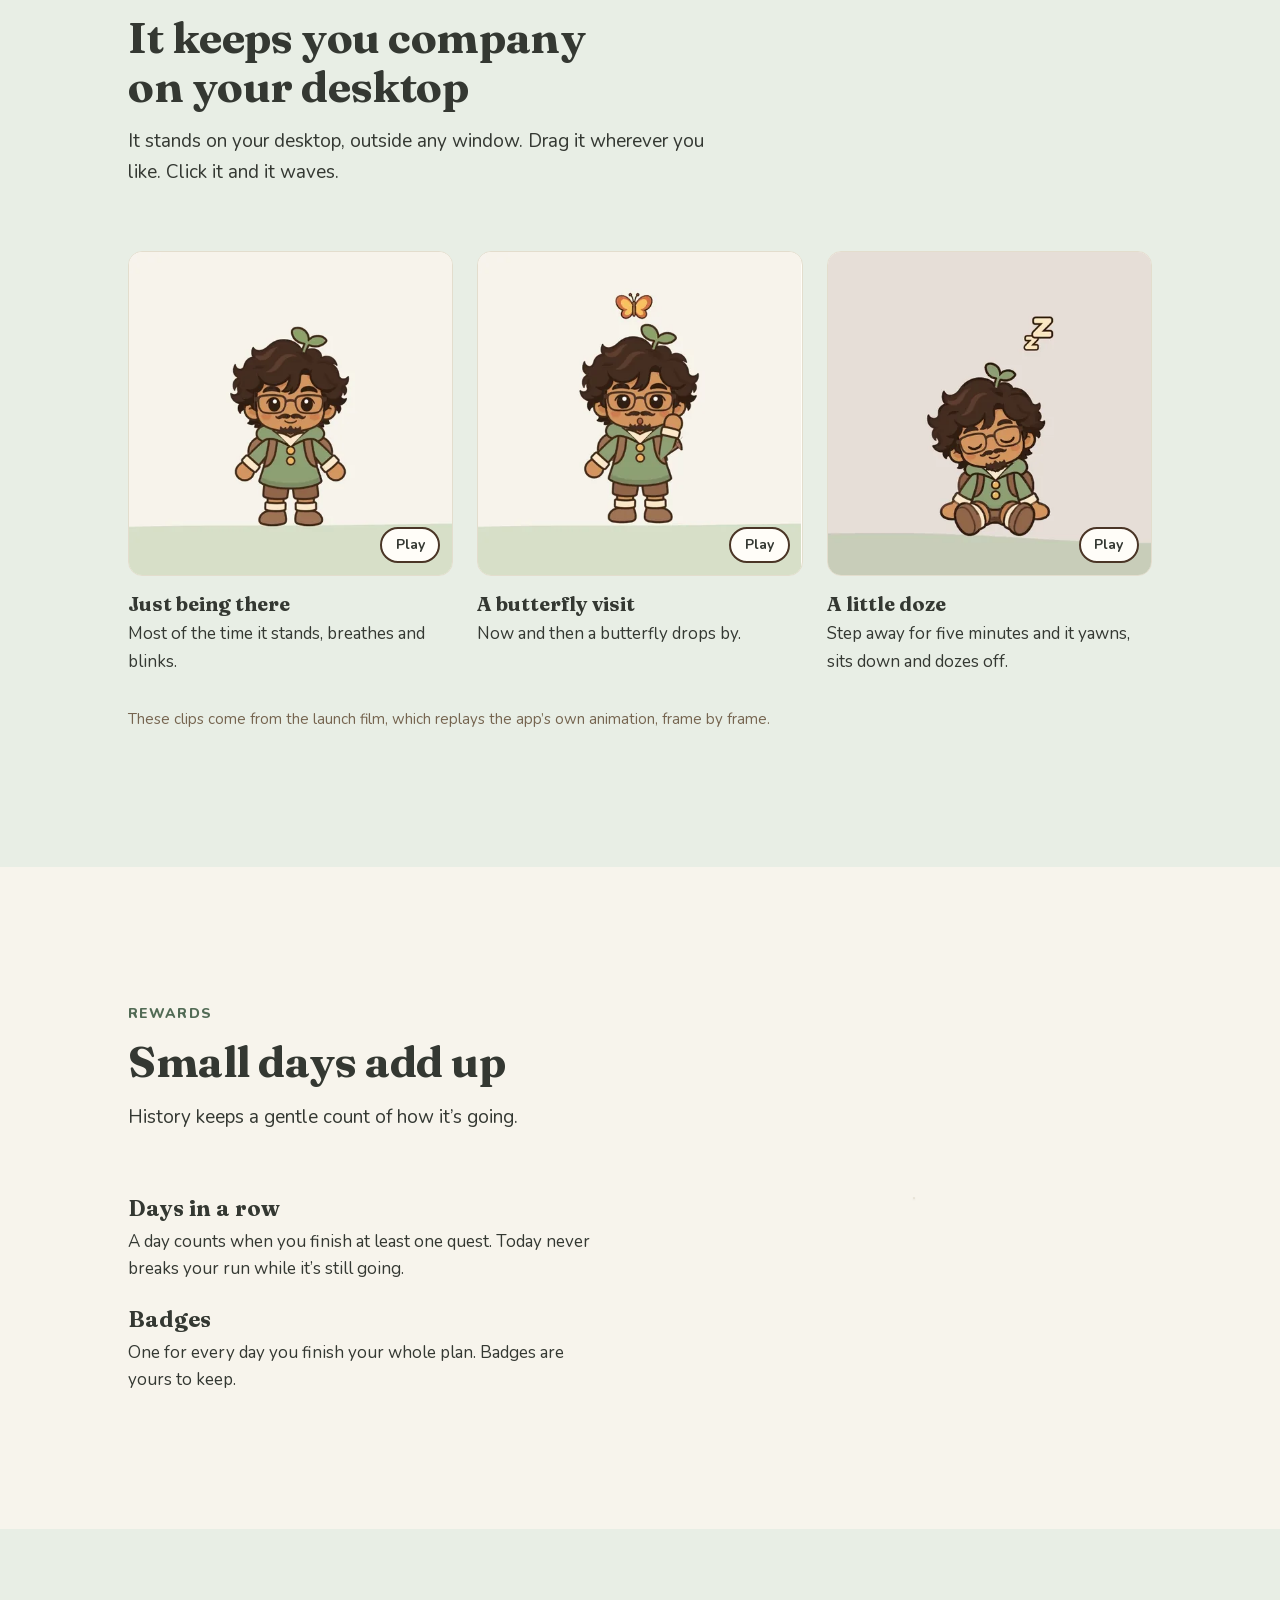
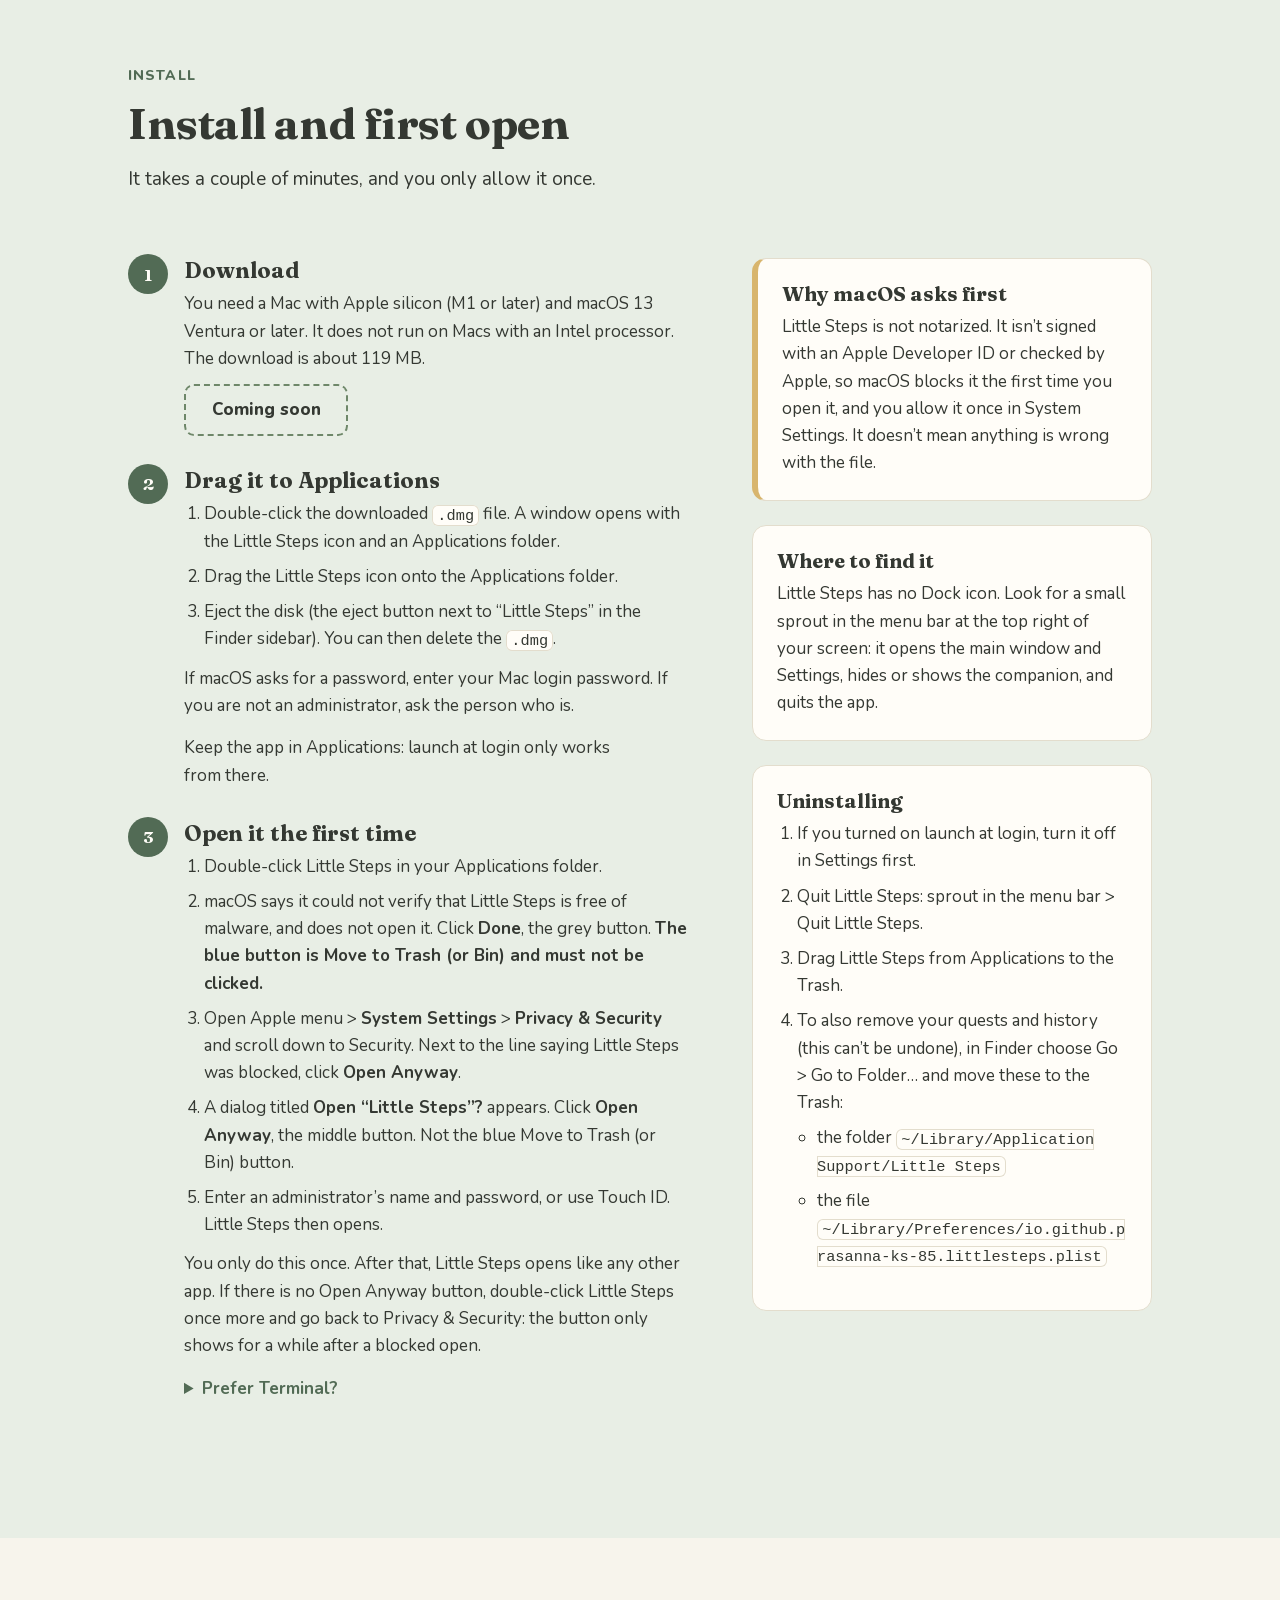
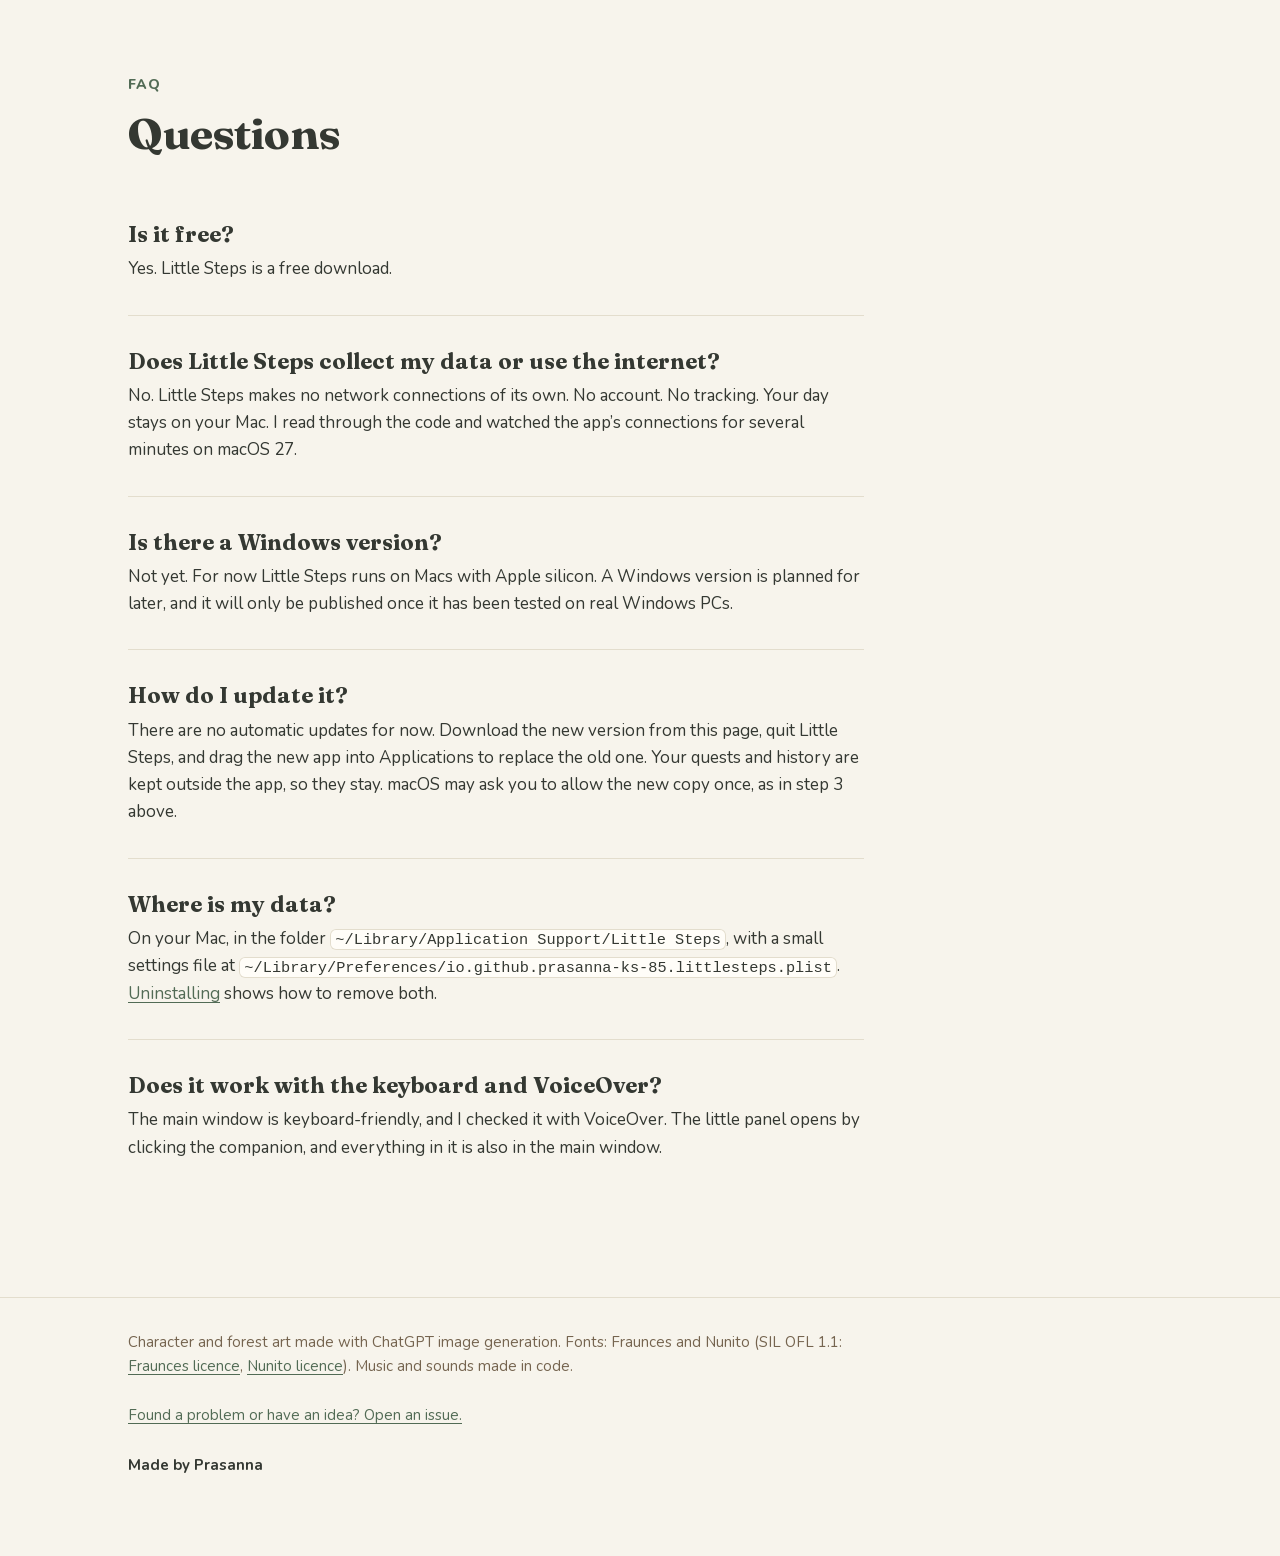
==== commit 14f7d547: "Hero: new caption and Watch with sound Replace the visible caption with "A tiny friend for your smal" ====
--- a/index.html
+++ b/index.html
@@ -88,20 +88,31 @@
                 <source src="assets/video/hero-16x9.mp4" type="video/mp4" media="(min-width: 768px)" />
                 <source src="assets/video/hero-4x5.mp4" type="video/mp4" />
               </video>
+              <!-- The film with sound: no src and no <source> until "Watch with sound" is pressed, so nothing loads before that. -->
+              <video id="film-video" playsinline preload="none" aria-describedby="film-description"></video>
             </div>
             <p class="visually-hidden" id="film-description">
-              A pile of to-do notes grows to 64, then a card says to start small. The companion, a small curly-haired character in a green
+              A silent loop of the Little Steps film. The “Watch with sound” button plays the whole film, about 33 seconds, from the
+              start, with its music and sounds; its last frame adds a credit line. A pile of to-do notes grows to 64, then a card says to start small. The companion, a small curly-haired character in a green
               hoodie with a sprout on its head, stands on a forest path while a butterfly visits it. Two quests are ticked off, and the
               companion walks along the Journey path to the clearing. It celebrates: “That was lovely work.” History shows the days in a
               row at four and nine badges. A line says there is no account and no tracking, and the day stays on your Mac. In the end the
               companion falls asleep beside the Little Steps name, and the film says it is free for Mac.
             </p>
             <figcaption class="film-bar">
-              <span id="film-caption">The Little Steps film, 32 seconds.</span>
+              <span id="film-caption">A tiny friend for your small wins.</span>
               <span class="film-controls">
                 <button class="small-button" type="button" id="hero-play">Play</button>
               </span>
             </figcaption>
+            <div class="film-actions">
+              <button class="small-button" type="button" id="film-watch">Watch with sound</button>
+              <span class="film-sound-controls" id="film-sound-controls" hidden>
+                <button class="small-button" type="button" id="film-toggle">Pause the film</button>
+                <button class="small-button" type="button" id="film-back">Back to the loop</button>
+              </span>
+            </div>
+            <p class="visually-hidden" id="film-status" role="status" aria-live="polite"></p>
           </figure>
         </div>
       </section>
--- a/assets/css/site.css
+++ b/assets/css/site.css
@@ -380,6 +380,39 @@
 .film--ready .film-controls {
   display: flex;
 }
+.film--sound .film-controls {
+  display: none;
+}
+/* "Watch with sound": hidden without JavaScript (the poster alone is shown), shown once the script is ready. */
+.film-actions {
+  display: none;
+  flex-wrap: wrap;
+  gap: var(--space-2);
+  margin-top: var(--space-2);
+}
+.film--ready .film-actions {
+  display: flex;
+}
+.film-sound-controls {
+  display: flex;
+  flex-wrap: wrap;
+  gap: var(--space-2);
+}
+.film-sound-controls[hidden],
+.film-actions [hidden] {
+  display: none;
+}
+.film-actions .small-button {
+  min-height: 44px;
+  padding-inline: 1.1rem;
+}
+/* The film sits above the silent loop while it plays. */
+.film-frame #film-video {
+  opacity: 0;
+}
+.film--sound .film-frame #film-video {
+  opacity: 1;
+}
 
 /* ------------------------------------------------------------ sections */
 .section {
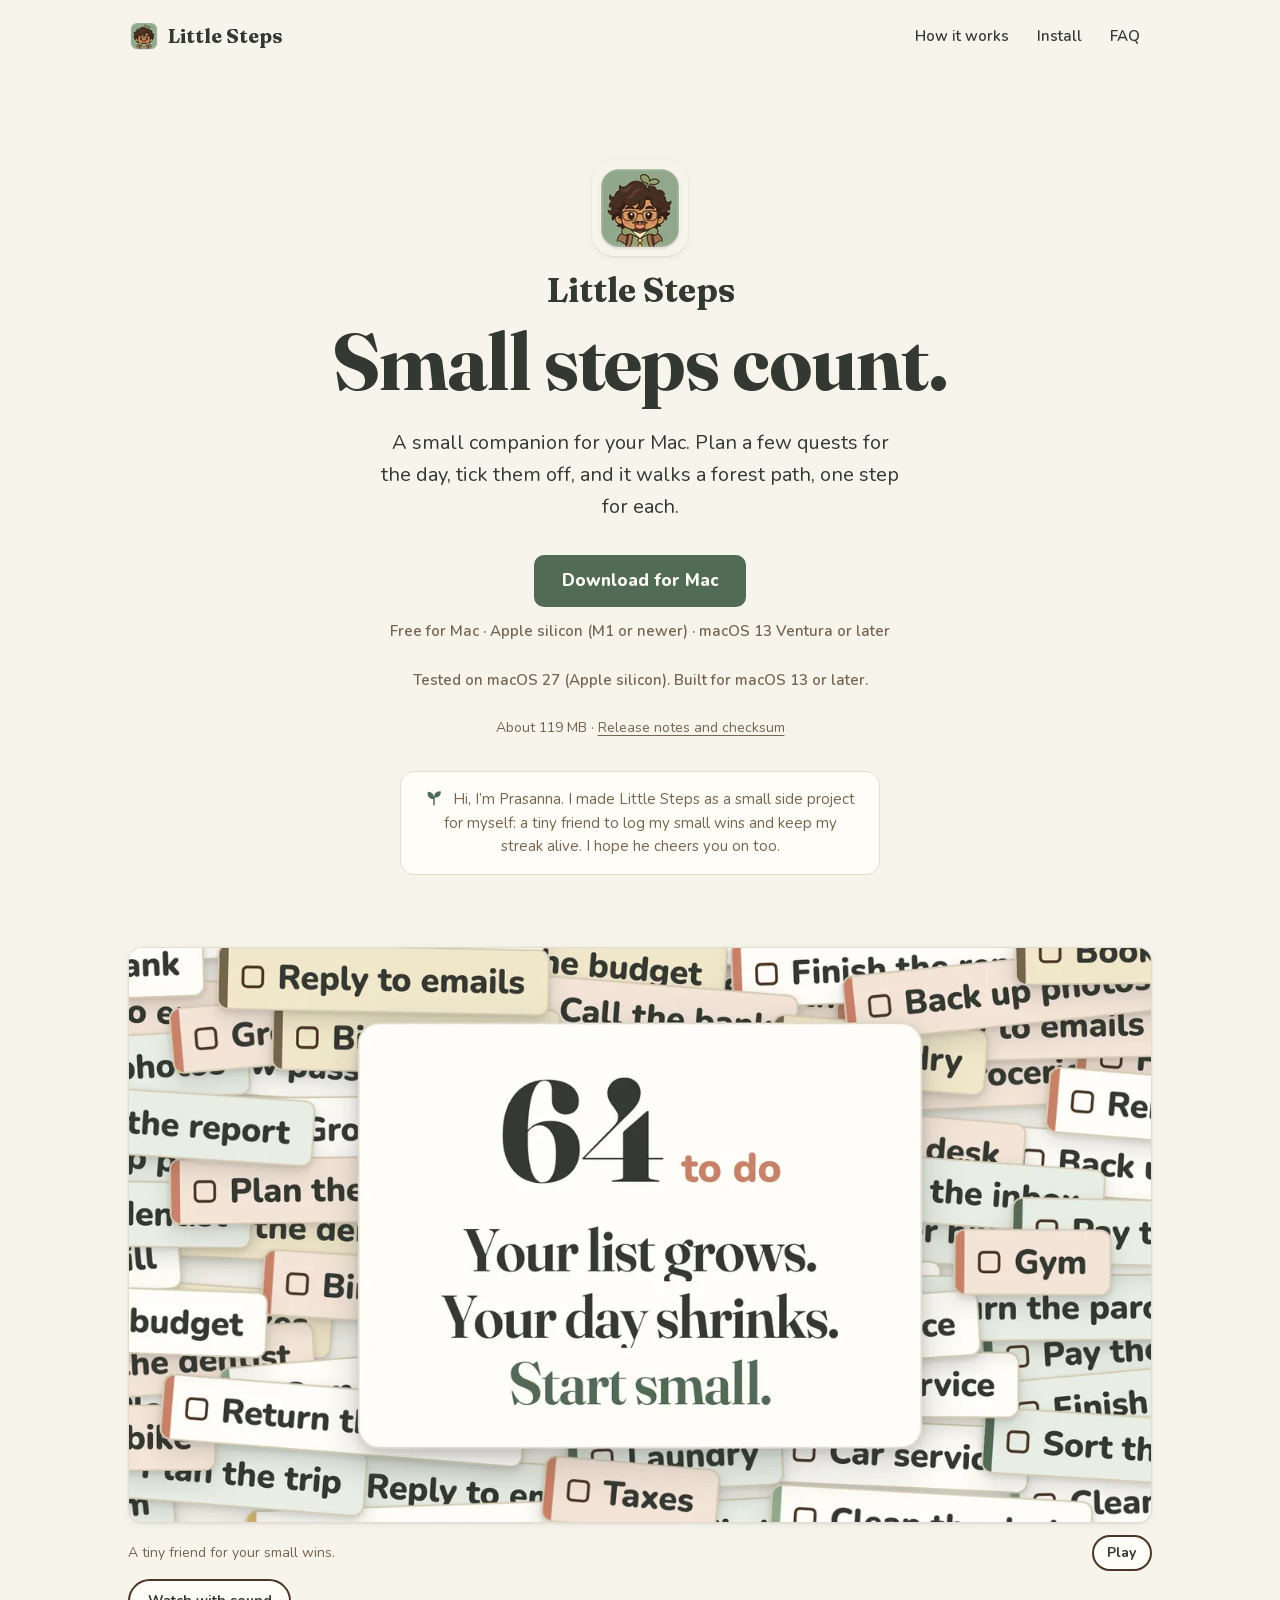
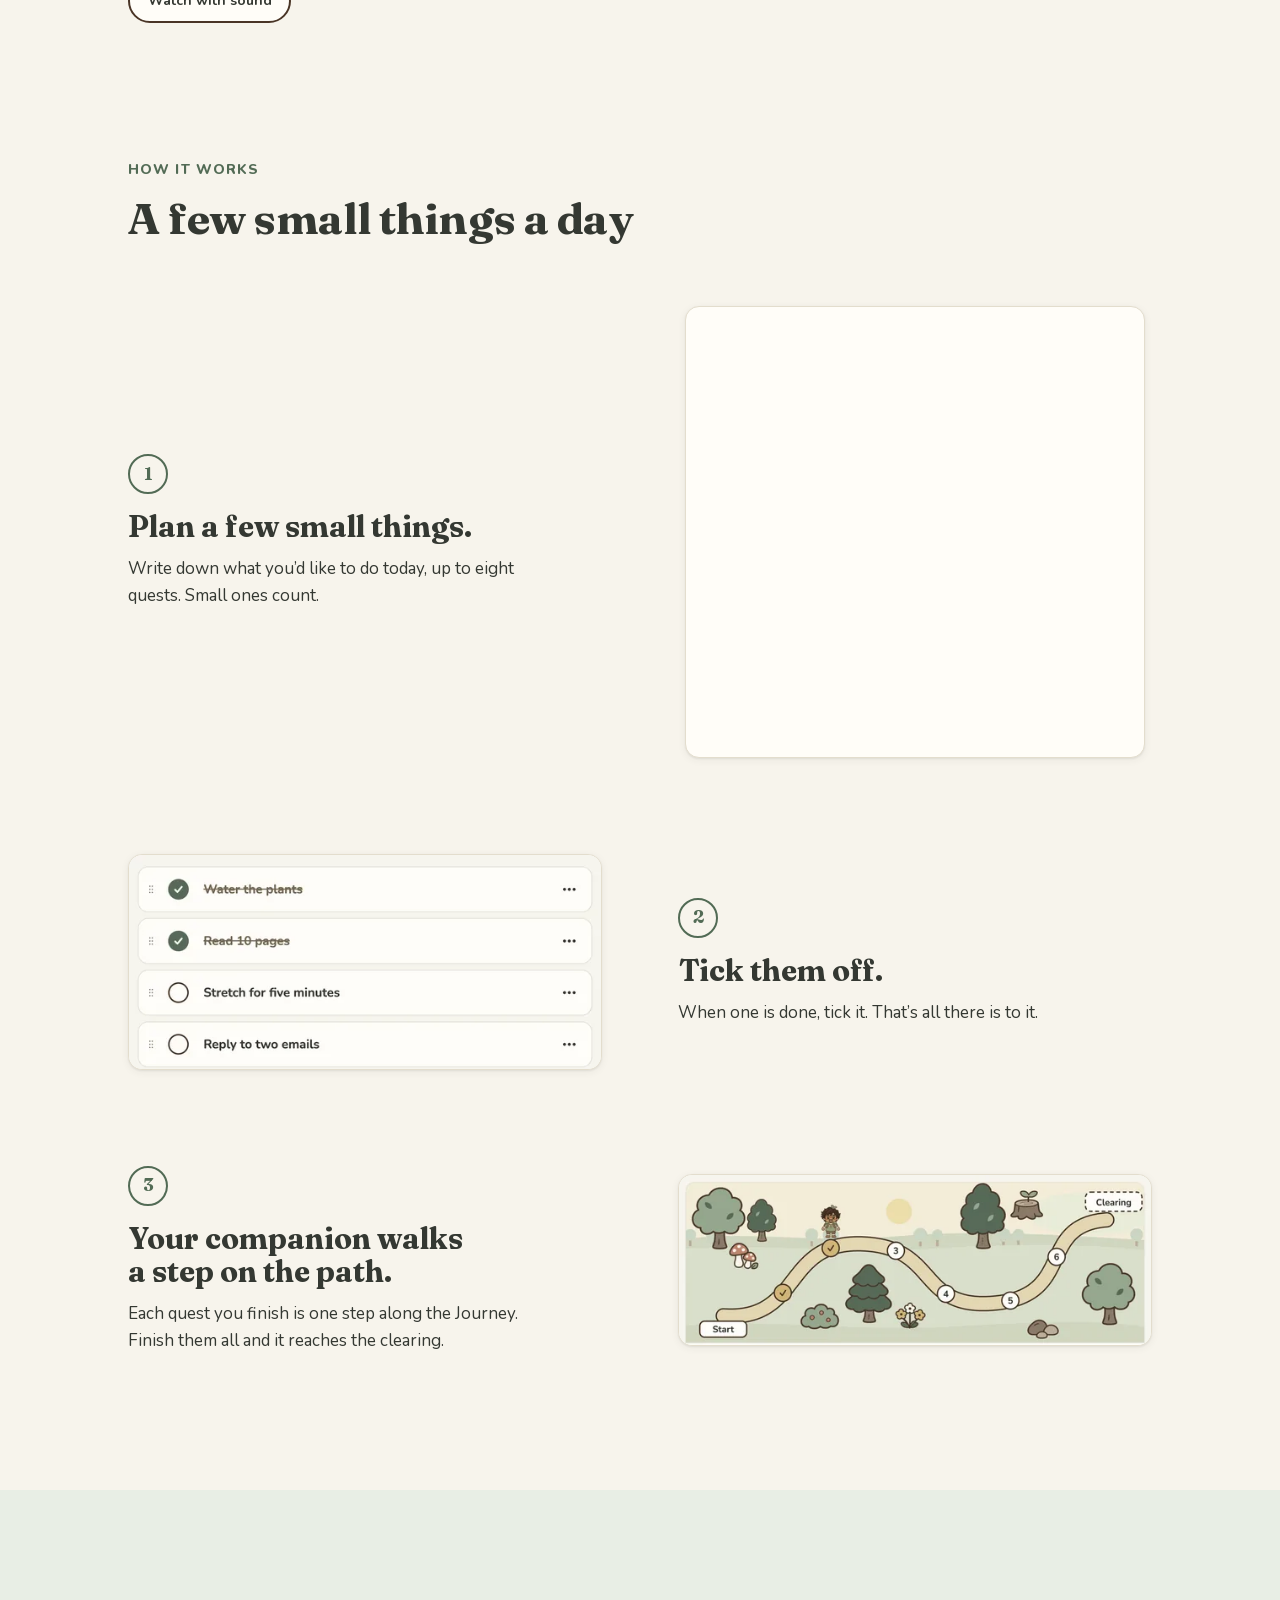
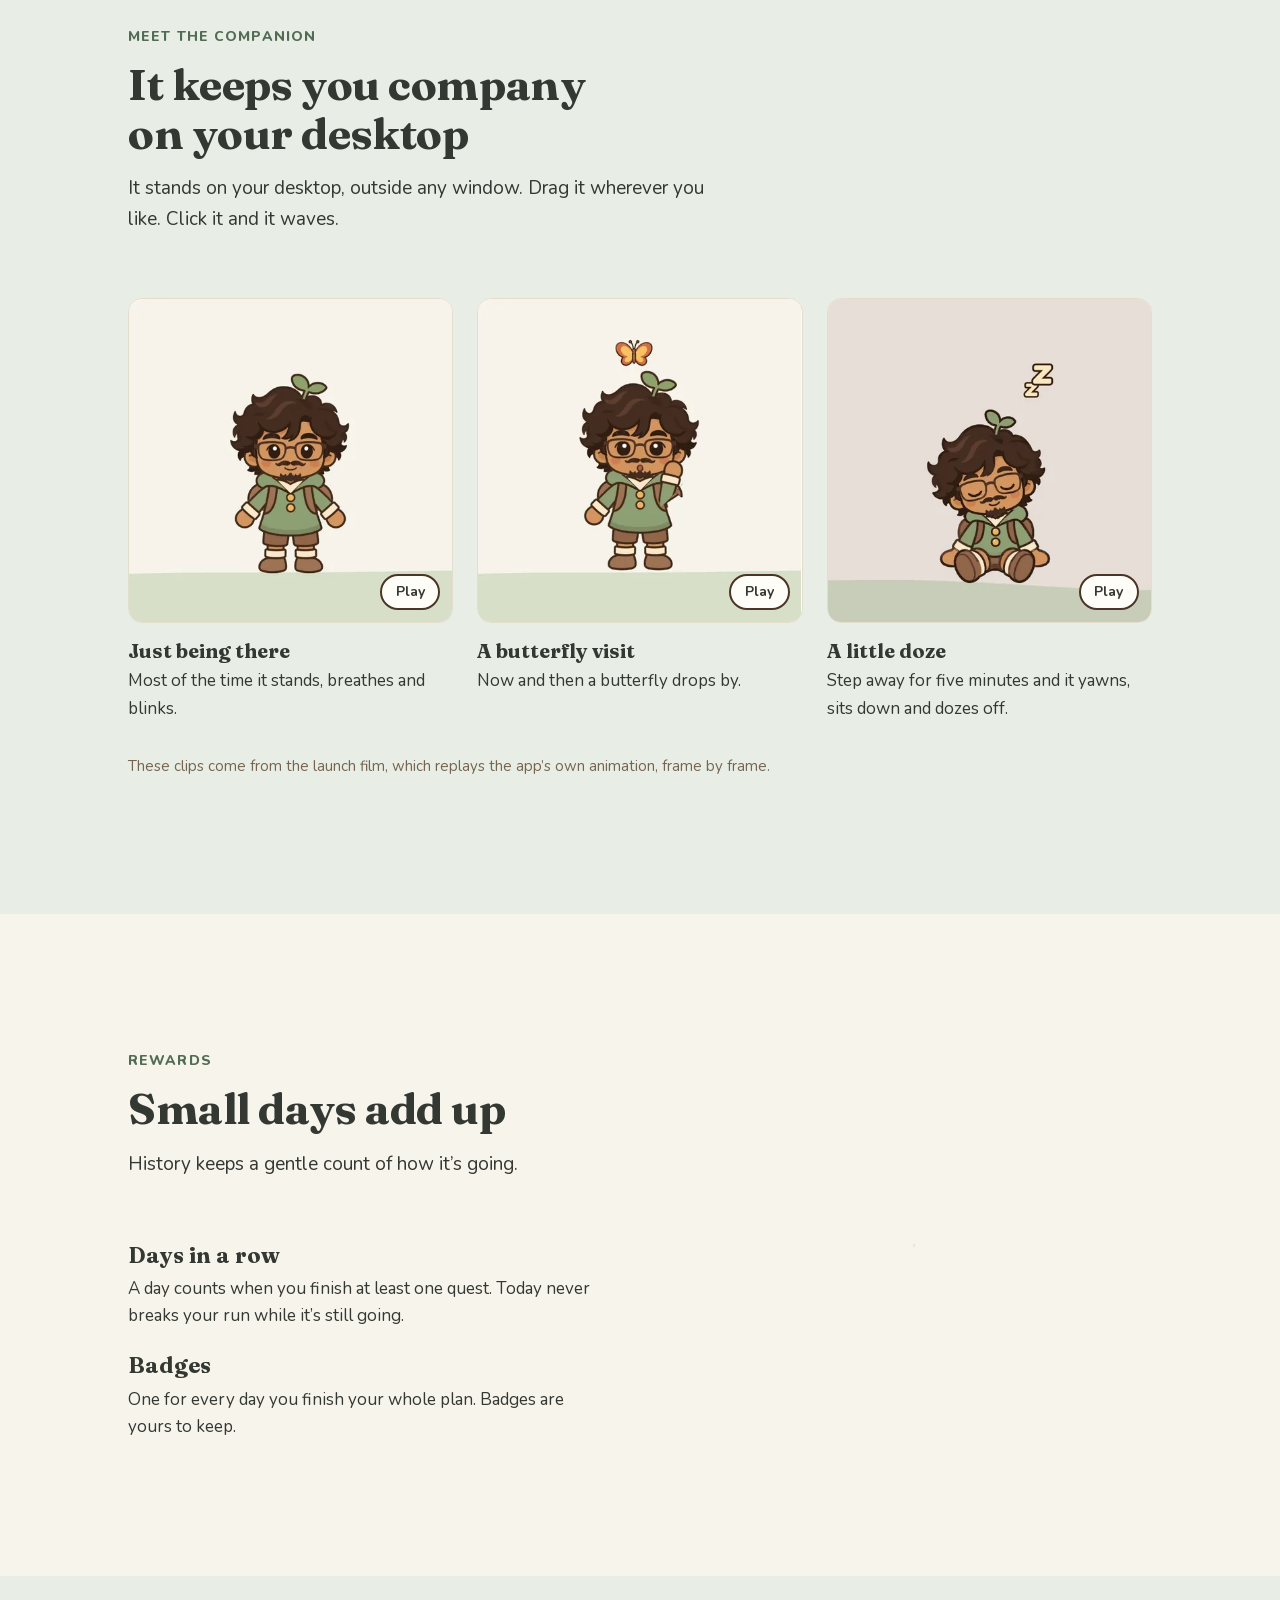
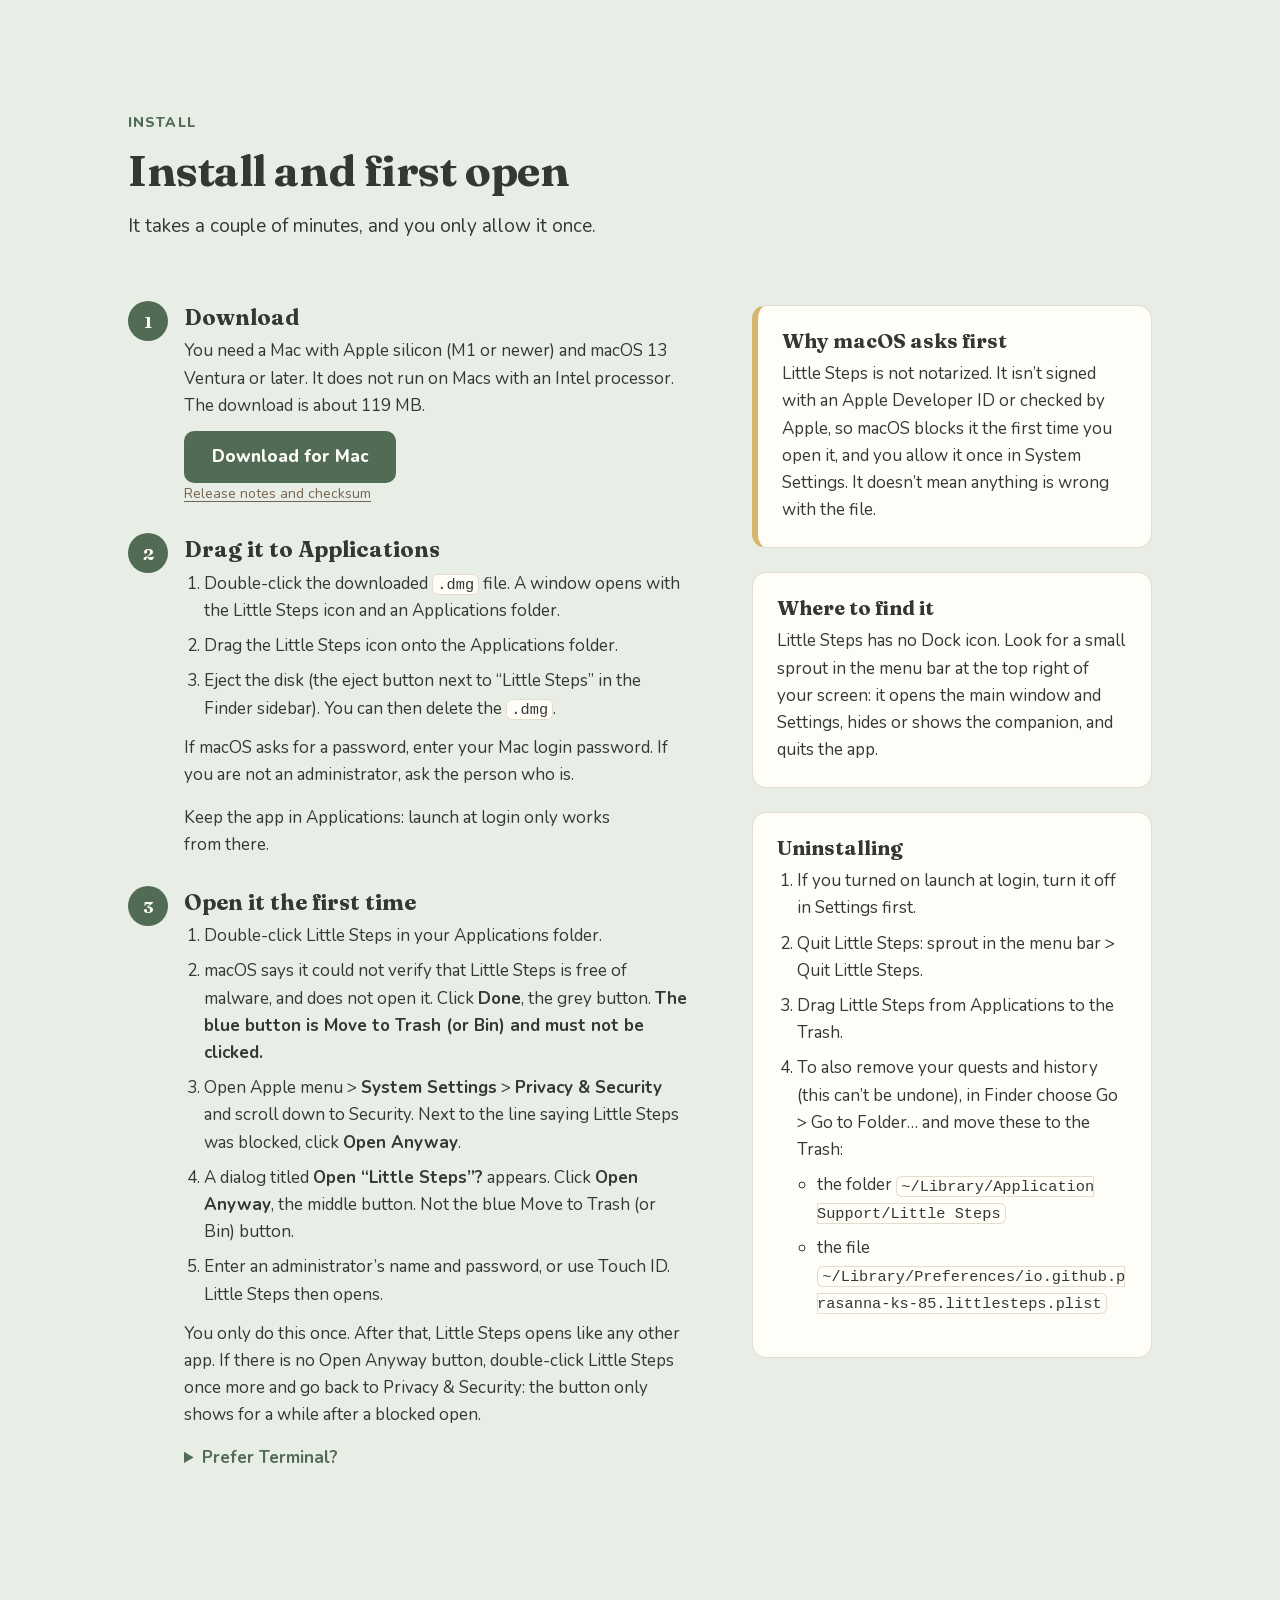
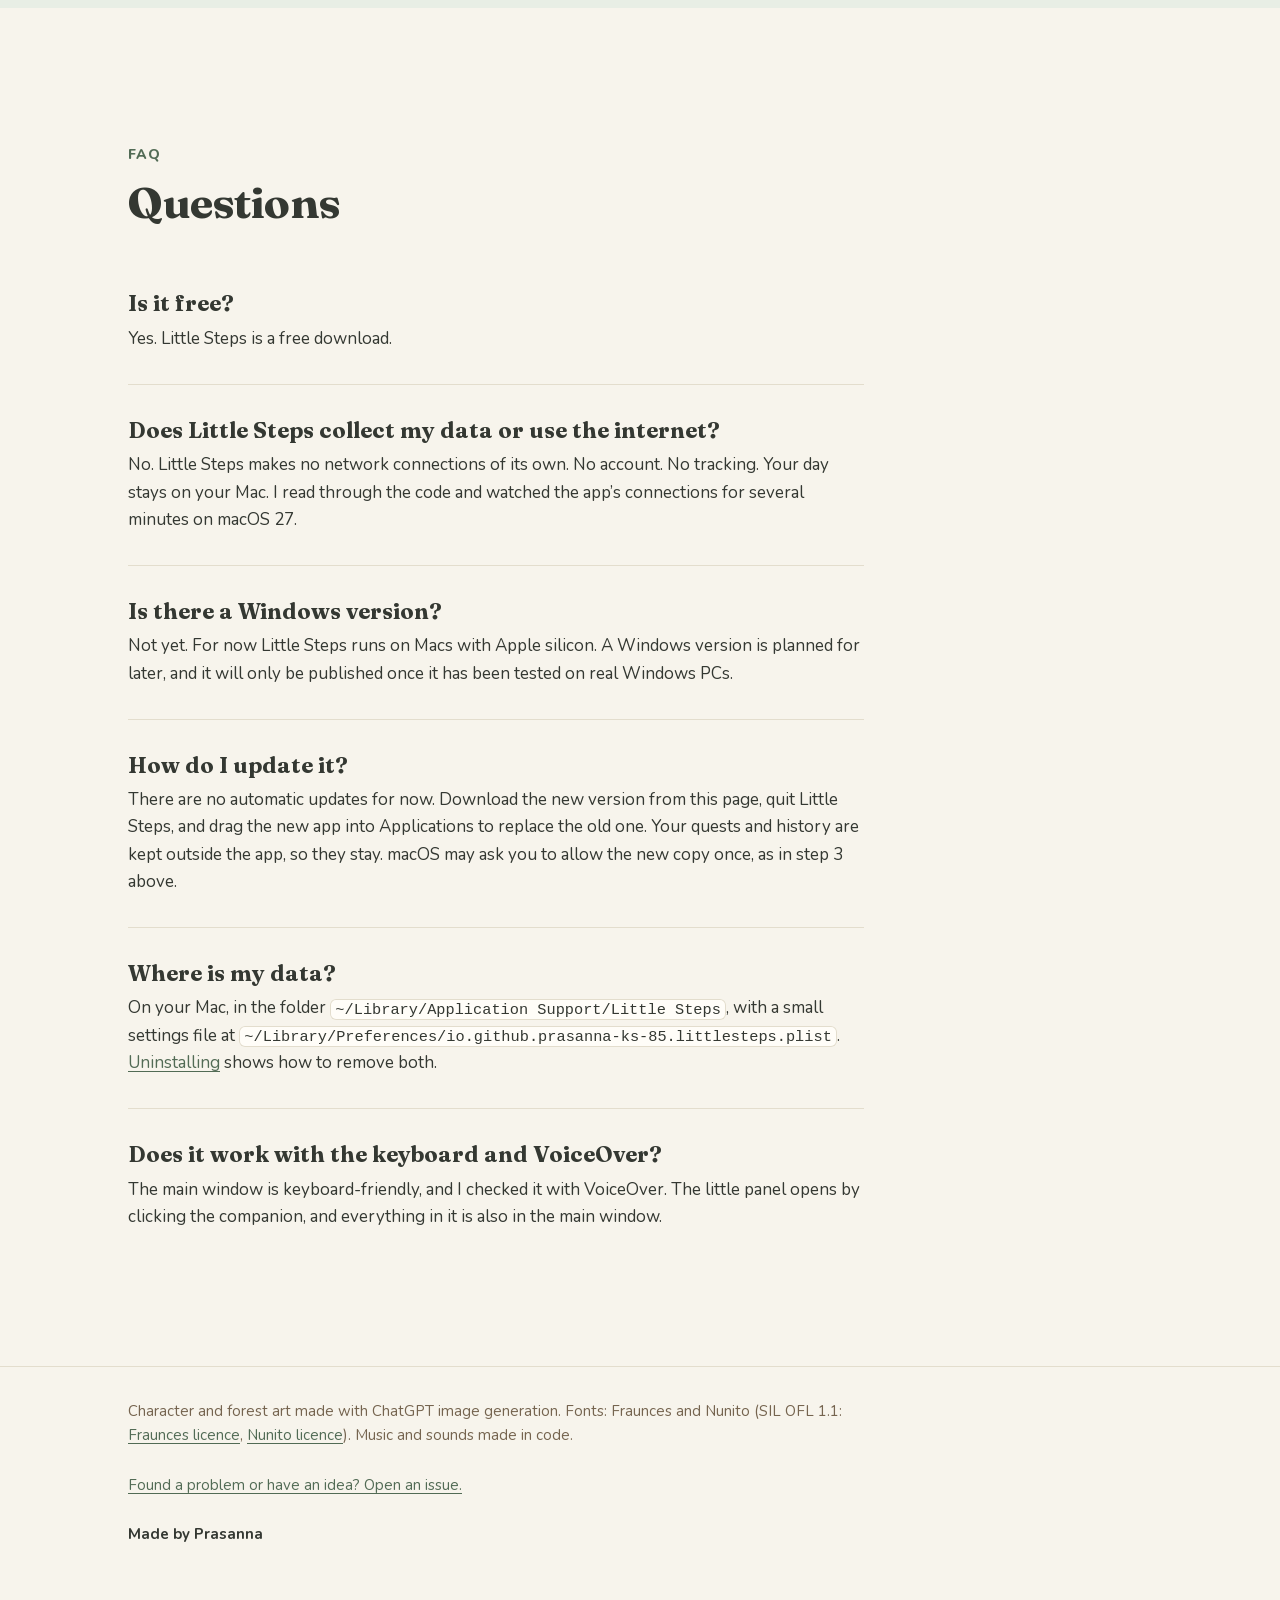
==== commit e4b82522: "Download: live config.js download is now 'live'. The two Download buttons are plain links in index.h" ====
--- a/index.html
+++ b/index.html
@@ -64,9 +64,10 @@
             A small companion for your Mac. Plan a few quests for the day, tick them off, and it walks a forest path, one step for each.
           </p>
           <div class="cta">
-            <button class="button button--soon" type="button" disabled data-download>Coming soon</button>
-            <p class="cta-note">Apple Silicon Mac · macOS 13 Ventura or later</p>
+            <a class="button button--primary" href="https://github.com/Prasanna-KS-85/little-steps-site/releases/latest/download/Little-Steps.dmg" data-download>Download for Mac</a>
+            <p class="cta-note">Free for Mac · Apple silicon (M1 or newer) · macOS&nbsp;13 Ventura or later</p>
             <p class="cta-note">Tested on macOS 27 (Apple silicon). Built for macOS 13 or later.</p>
+            <p class="cta-fine">About 119 MB · <a href="https://github.com/Prasanna-KS-85/little-steps-site/releases/tag/release-1.0.0" rel="noopener">Release notes and checksum</a></p>
           </div>
           <p class="maker-note">
             <img src="assets/img/sprout-36.png" width="18" height="18" alt="" />
@@ -289,8 +290,9 @@
             <ol class="install-steps">
               <li>
                 <h3>Download</h3>
-                <p>You need a Mac with Apple silicon (M1 or later) and macOS 13 Ventura or later. It does not run on Macs with an Intel processor. The download is about 119 MB.</p>
-                <button class="button button--soon" type="button" disabled data-download>Coming soon</button>
+                <p>You need a Mac with Apple silicon (M1 or newer) and macOS 13 Ventura or later. It does not run on Macs with an Intel processor. The download is about 119 MB.</p>
+                <a class="button button--primary" href="https://github.com/Prasanna-KS-85/little-steps-site/releases/latest/download/Little-Steps.dmg" data-download>Download for Mac</a>
+                <p class="cta-fine"><a href="https://github.com/Prasanna-KS-85/little-steps-site/releases/tag/release-1.0.0" rel="noopener">Release notes and checksum</a></p>
               </li>
               <li>
                 <h3>Drag it to Applications</h3>
--- a/assets/css/site.css
+++ b/assets/css/site.css
@@ -299,6 +299,14 @@
   font-weight: var(--weight-medium);
 }
 
+.cta-fine {
+  font-size: 0.875rem;
+  color: var(--color-text-brown);
+}
+.cta-fine a {
+  color: inherit;
+}
+
 /* A short note from the maker, under the Download area: left-aligned on phones, centred from 768 px. */
 .maker-note {
   max-width: 30rem;
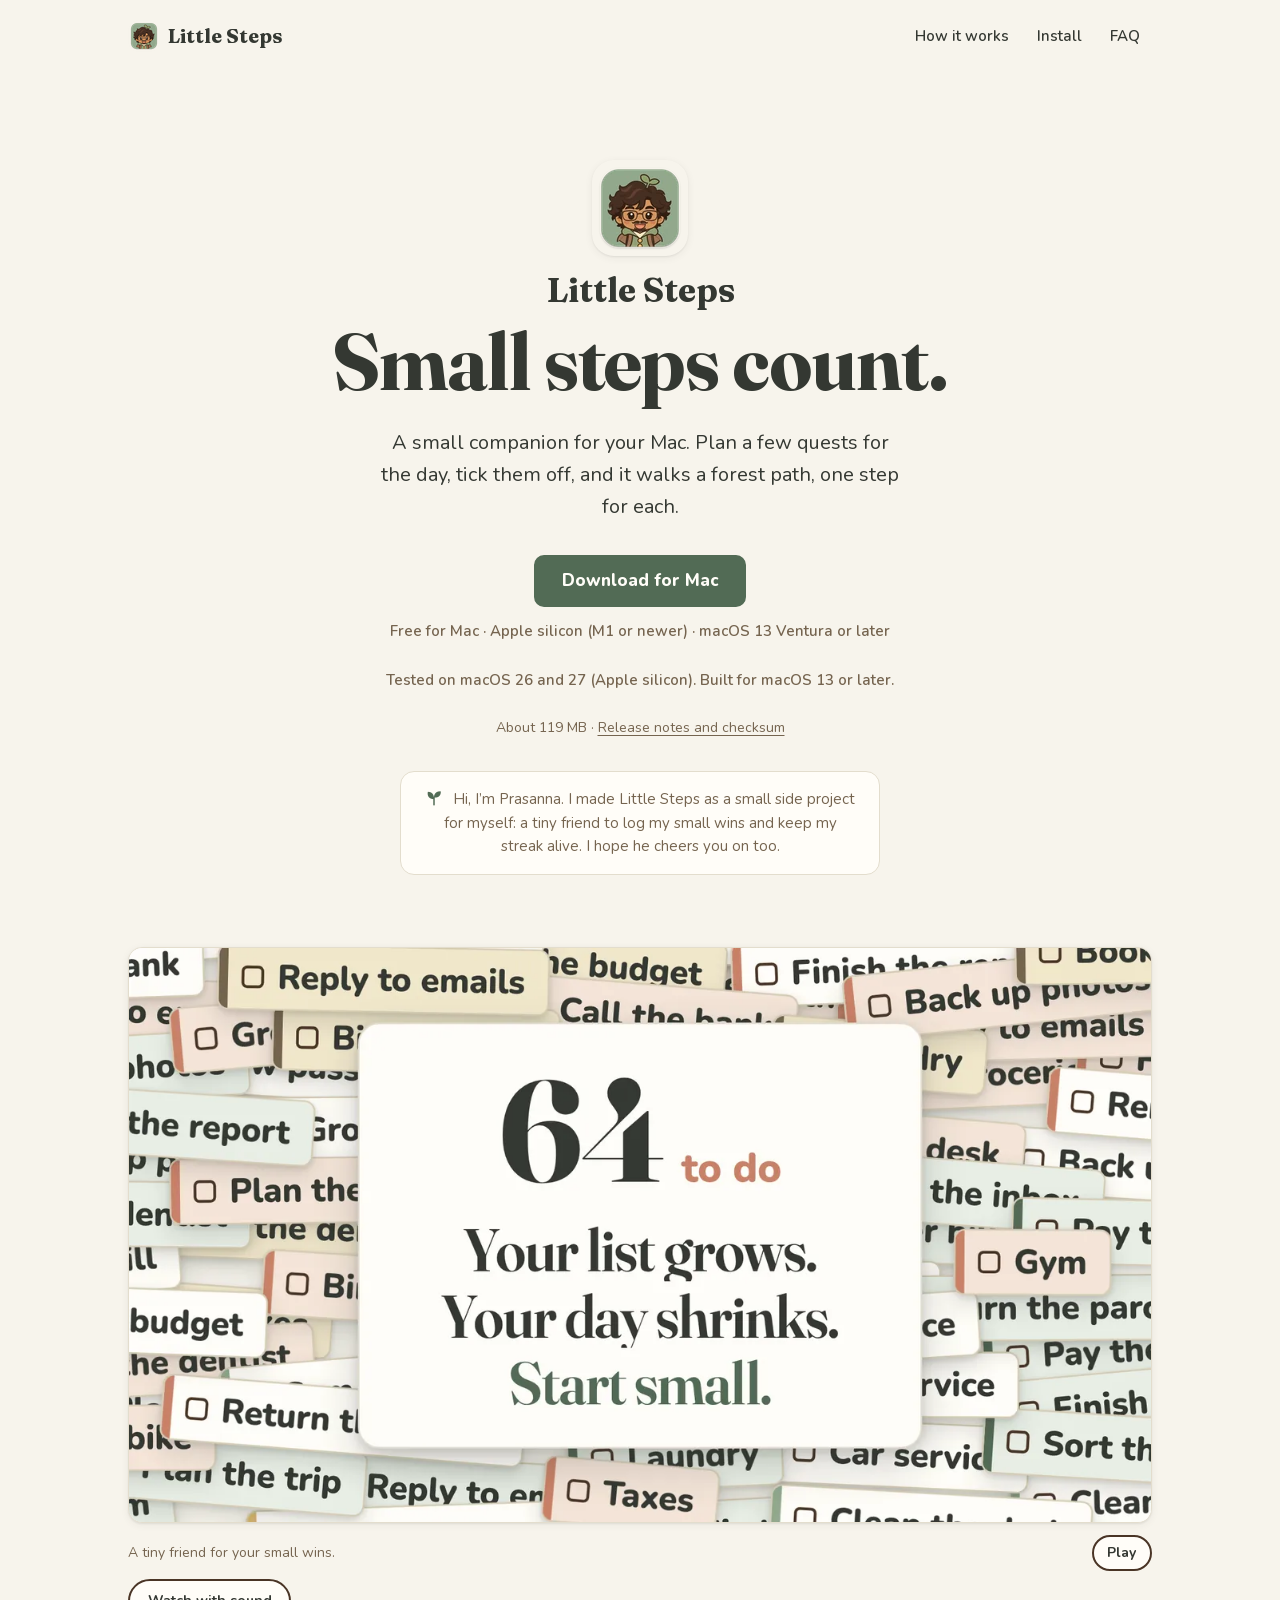
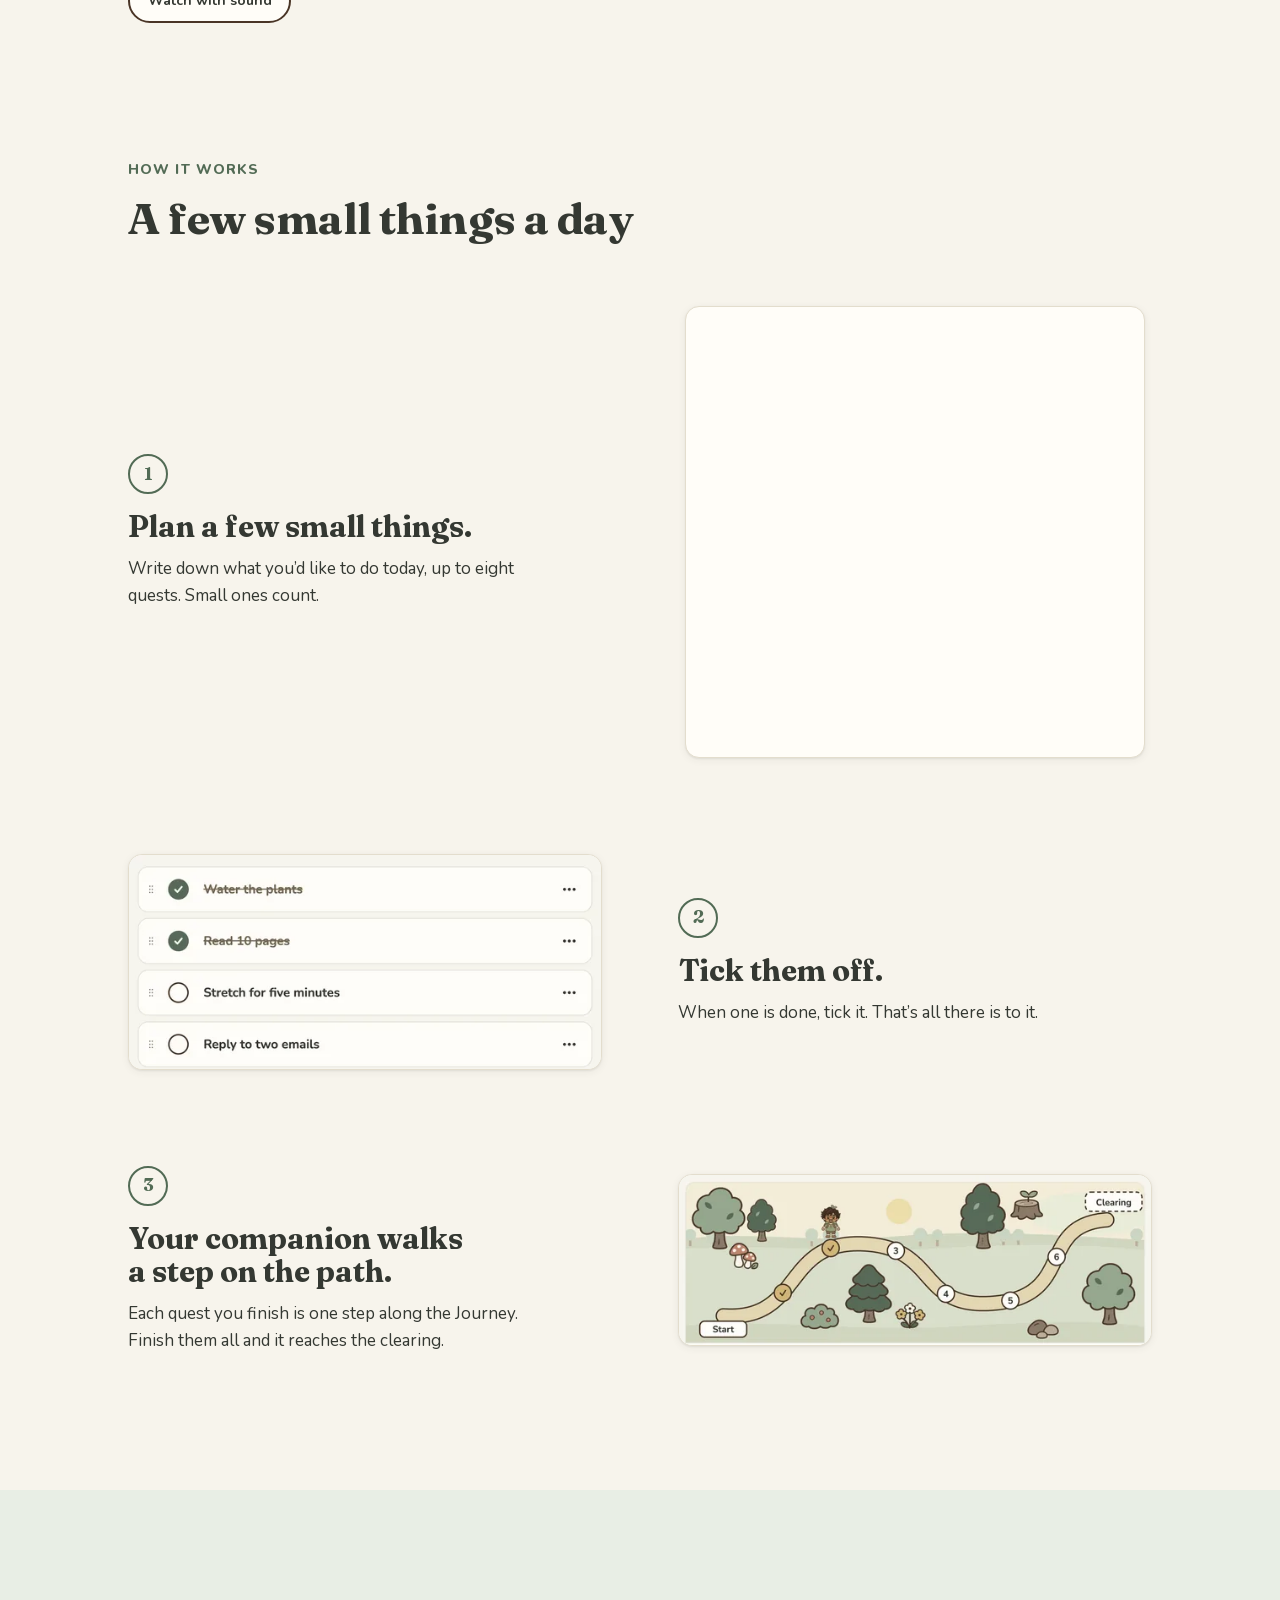
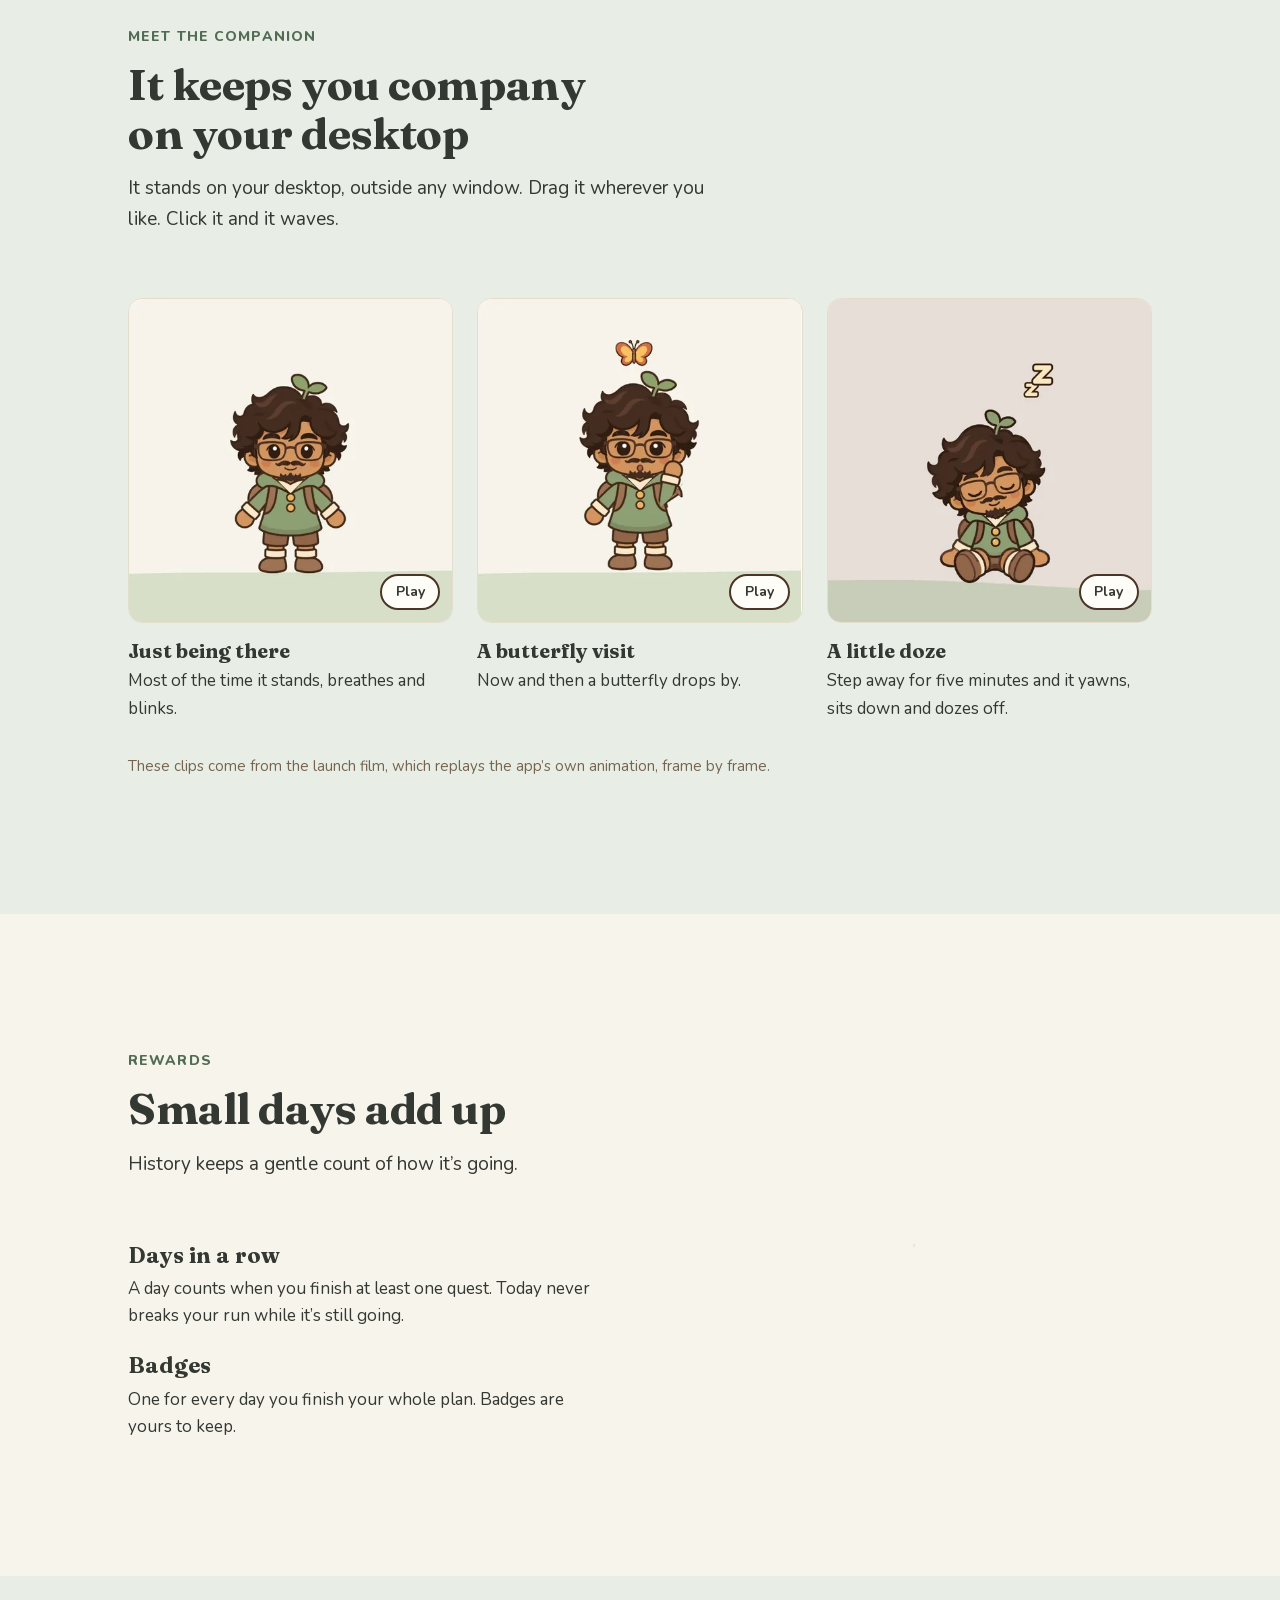
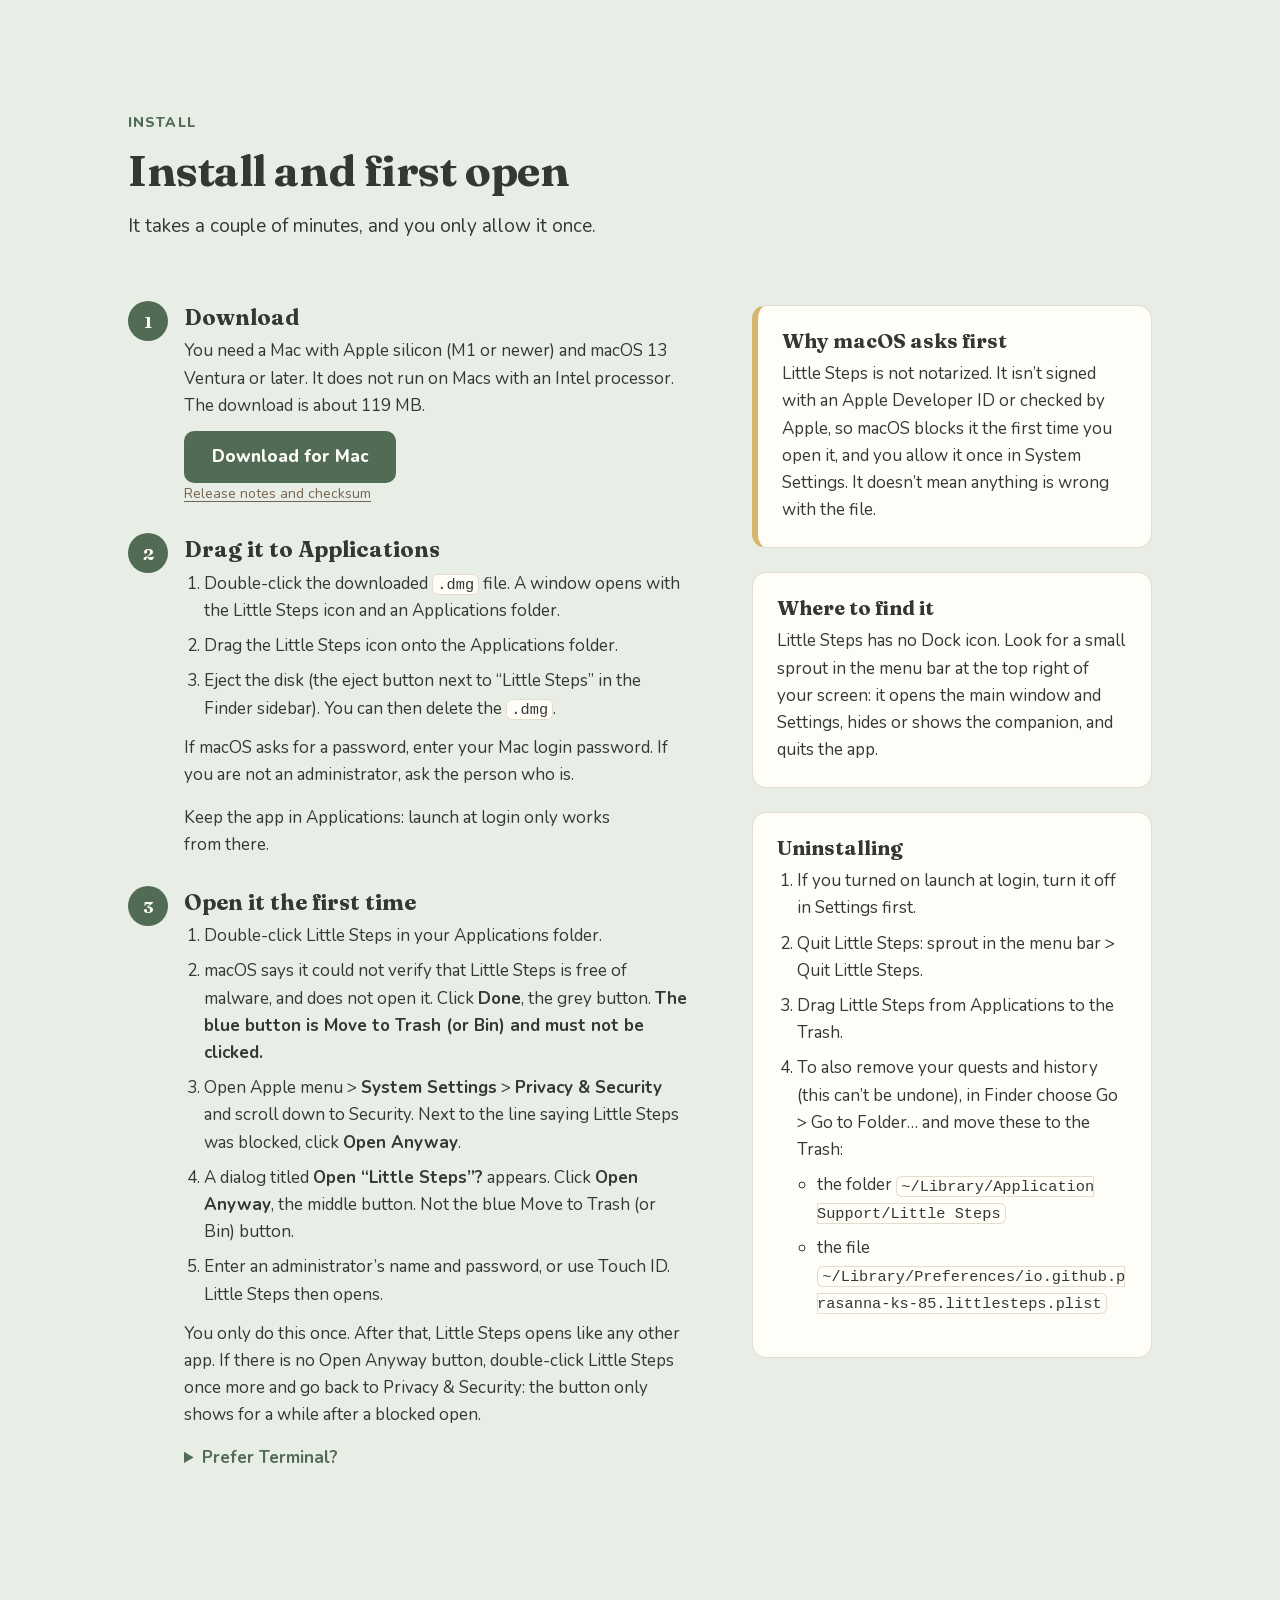
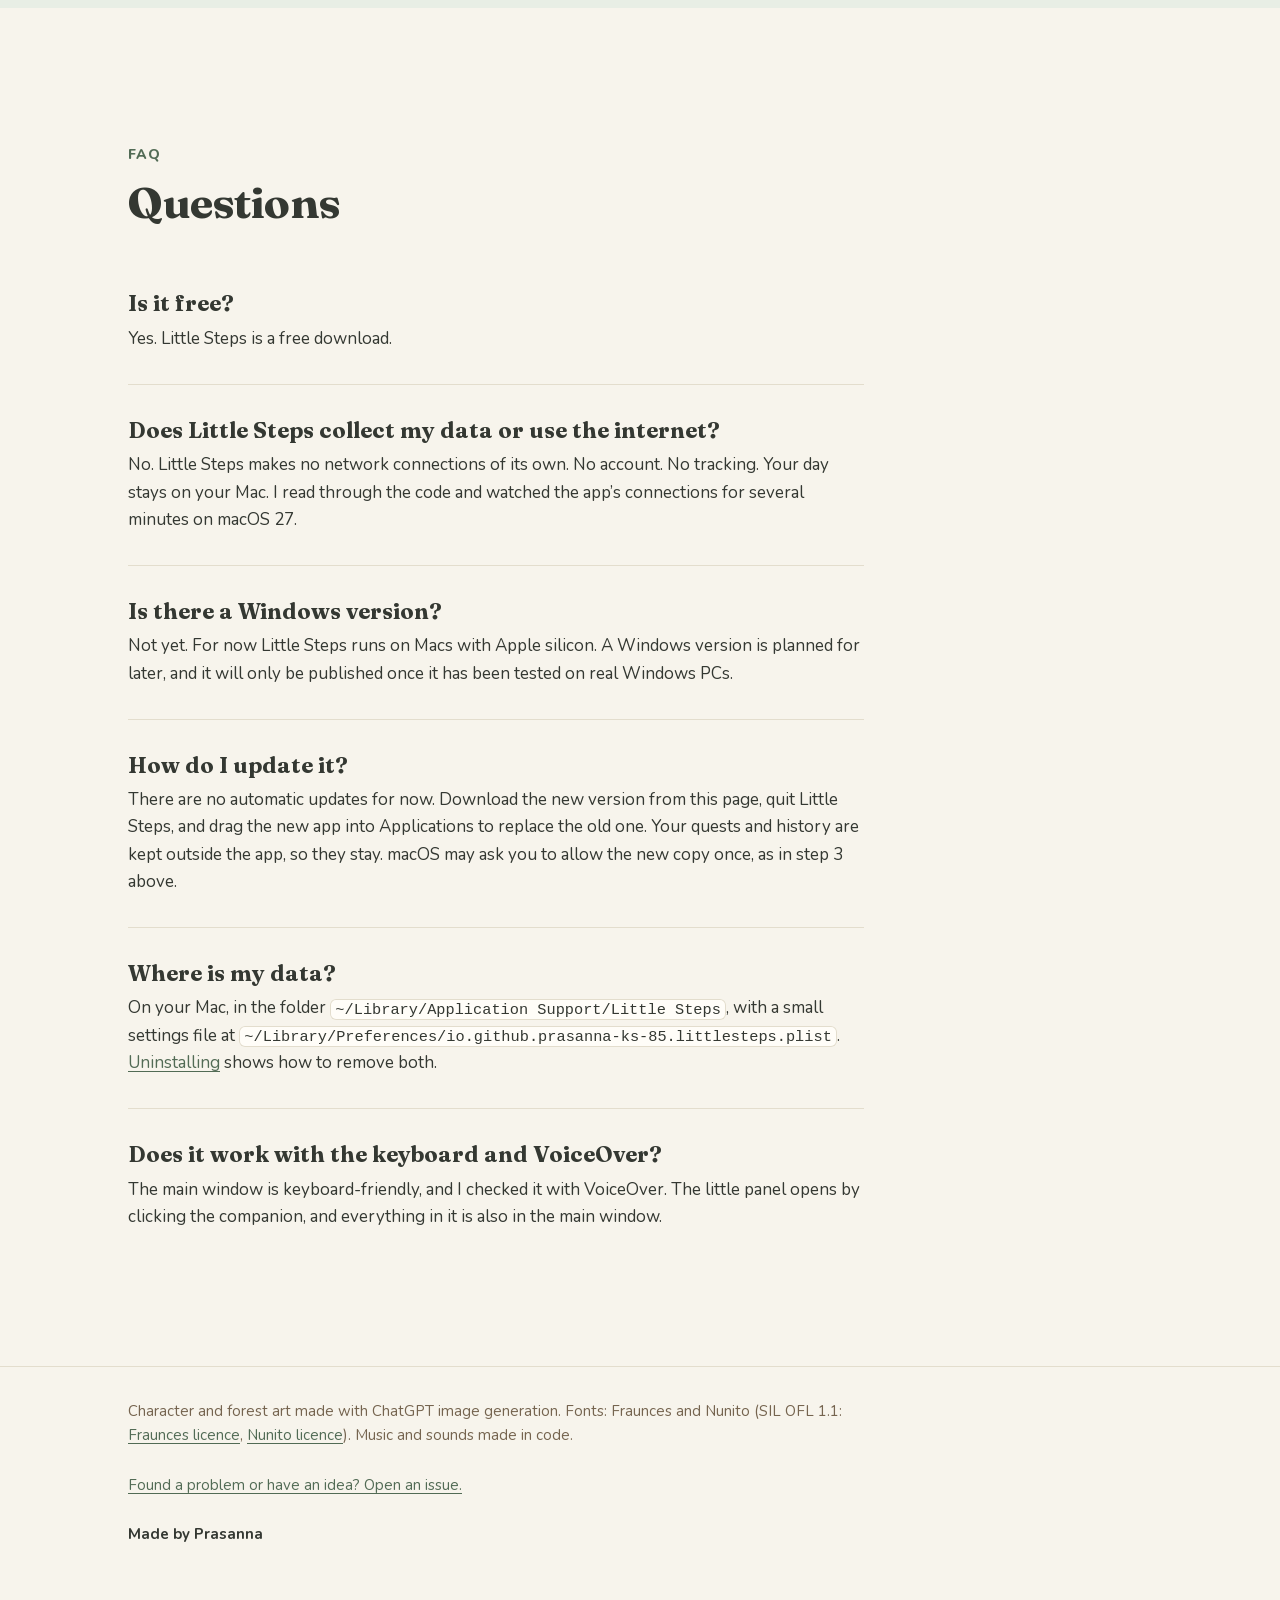
==== commit c4e921d1: "Tested-on note: macOS 26 and 27 (owner-reported 26.2 run) Co-Authored-By: Claude Sonnet 5.5 <noreply" ====
--- a/index.html
+++ b/index.html
@@ -66,7 +66,7 @@
           <div class="cta">
             <a class="button button--primary" href="https://github.com/Prasanna-KS-85/little-steps-site/releases/latest/download/Little-Steps.dmg" data-download>Download for Mac</a>
             <p class="cta-note">Free for Mac · Apple silicon (M1 or newer) · macOS&nbsp;13 Ventura or later</p>
-            <p class="cta-note">Tested on macOS 27 (Apple silicon). Built for macOS 13 or later.</p>
+            <p class="cta-note">Tested on macOS 26 and 27 (Apple silicon). Built for macOS 13 or later.</p>
             <p class="cta-fine">About 119 MB · <a href="https://github.com/Prasanna-KS-85/little-steps-site/releases/tag/release-1.0.0" rel="noopener">Release notes and checksum</a></p>
           </div>
           <p class="maker-note">
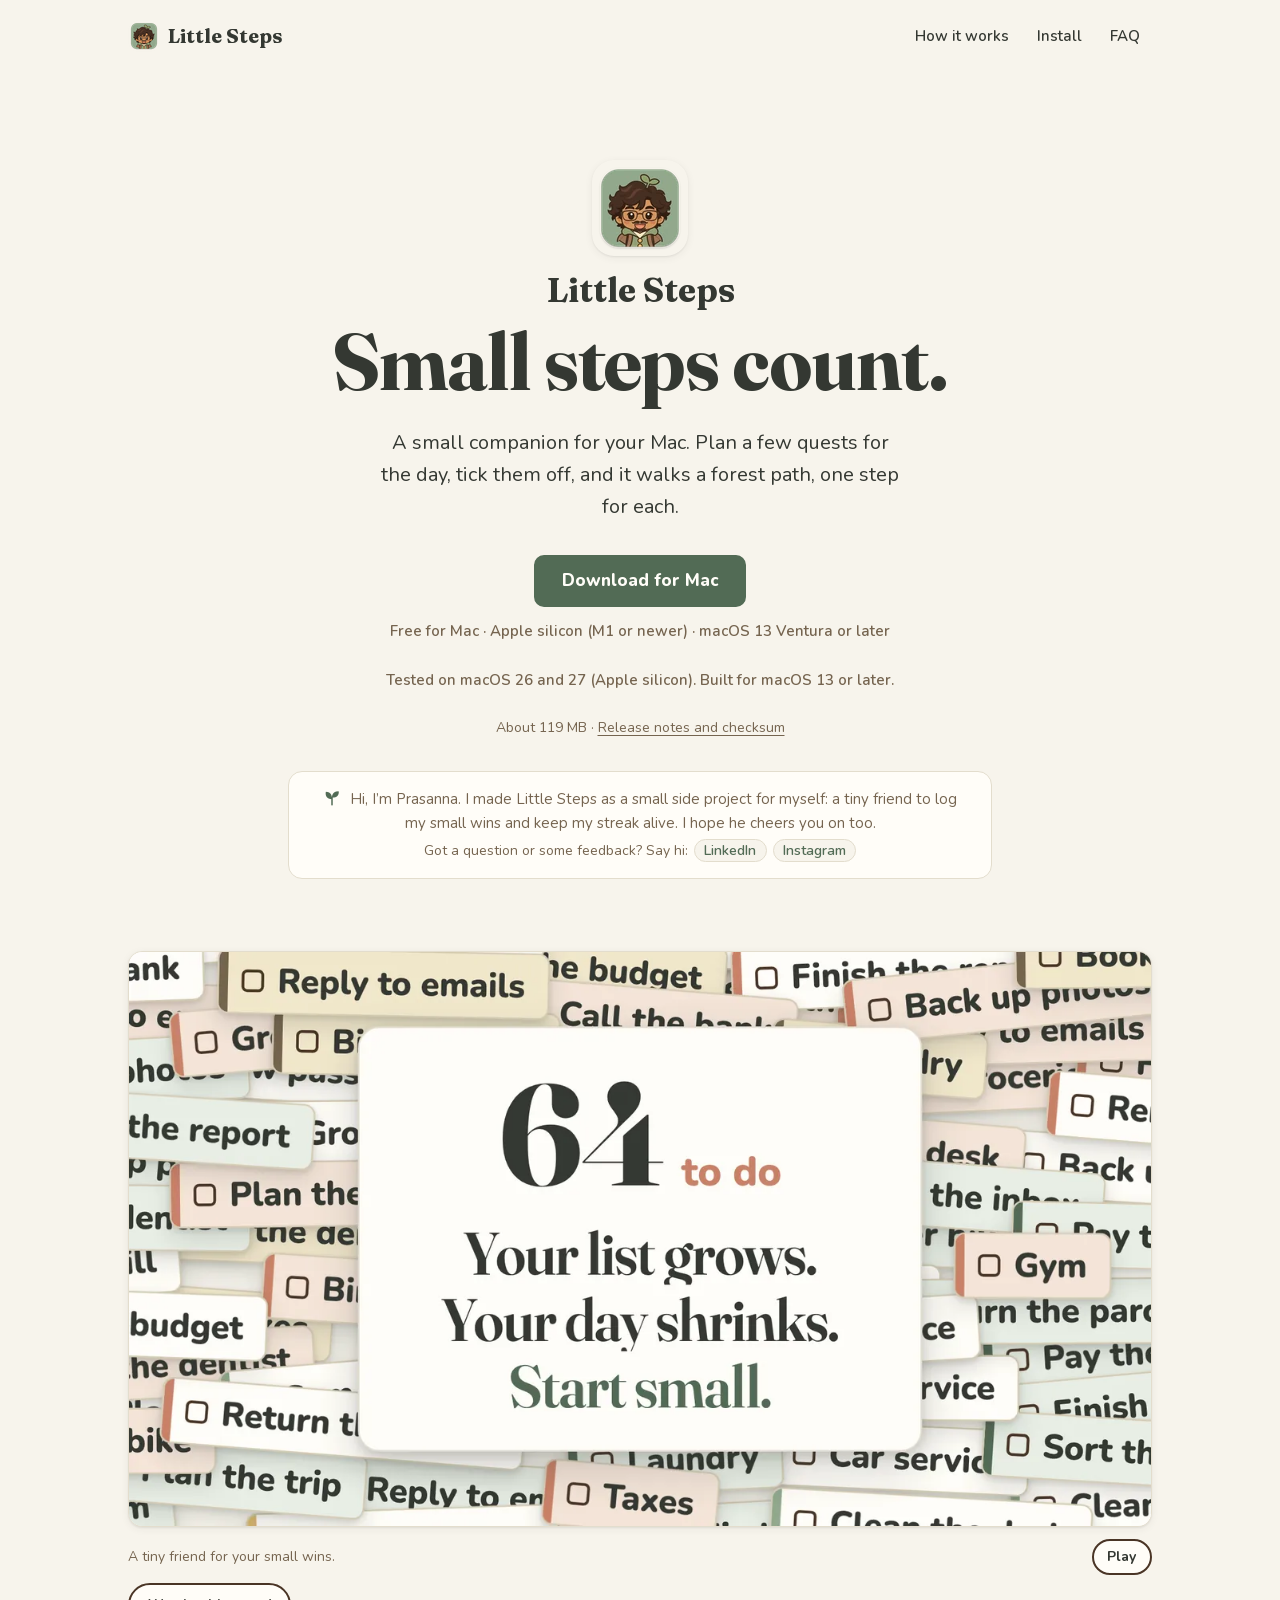
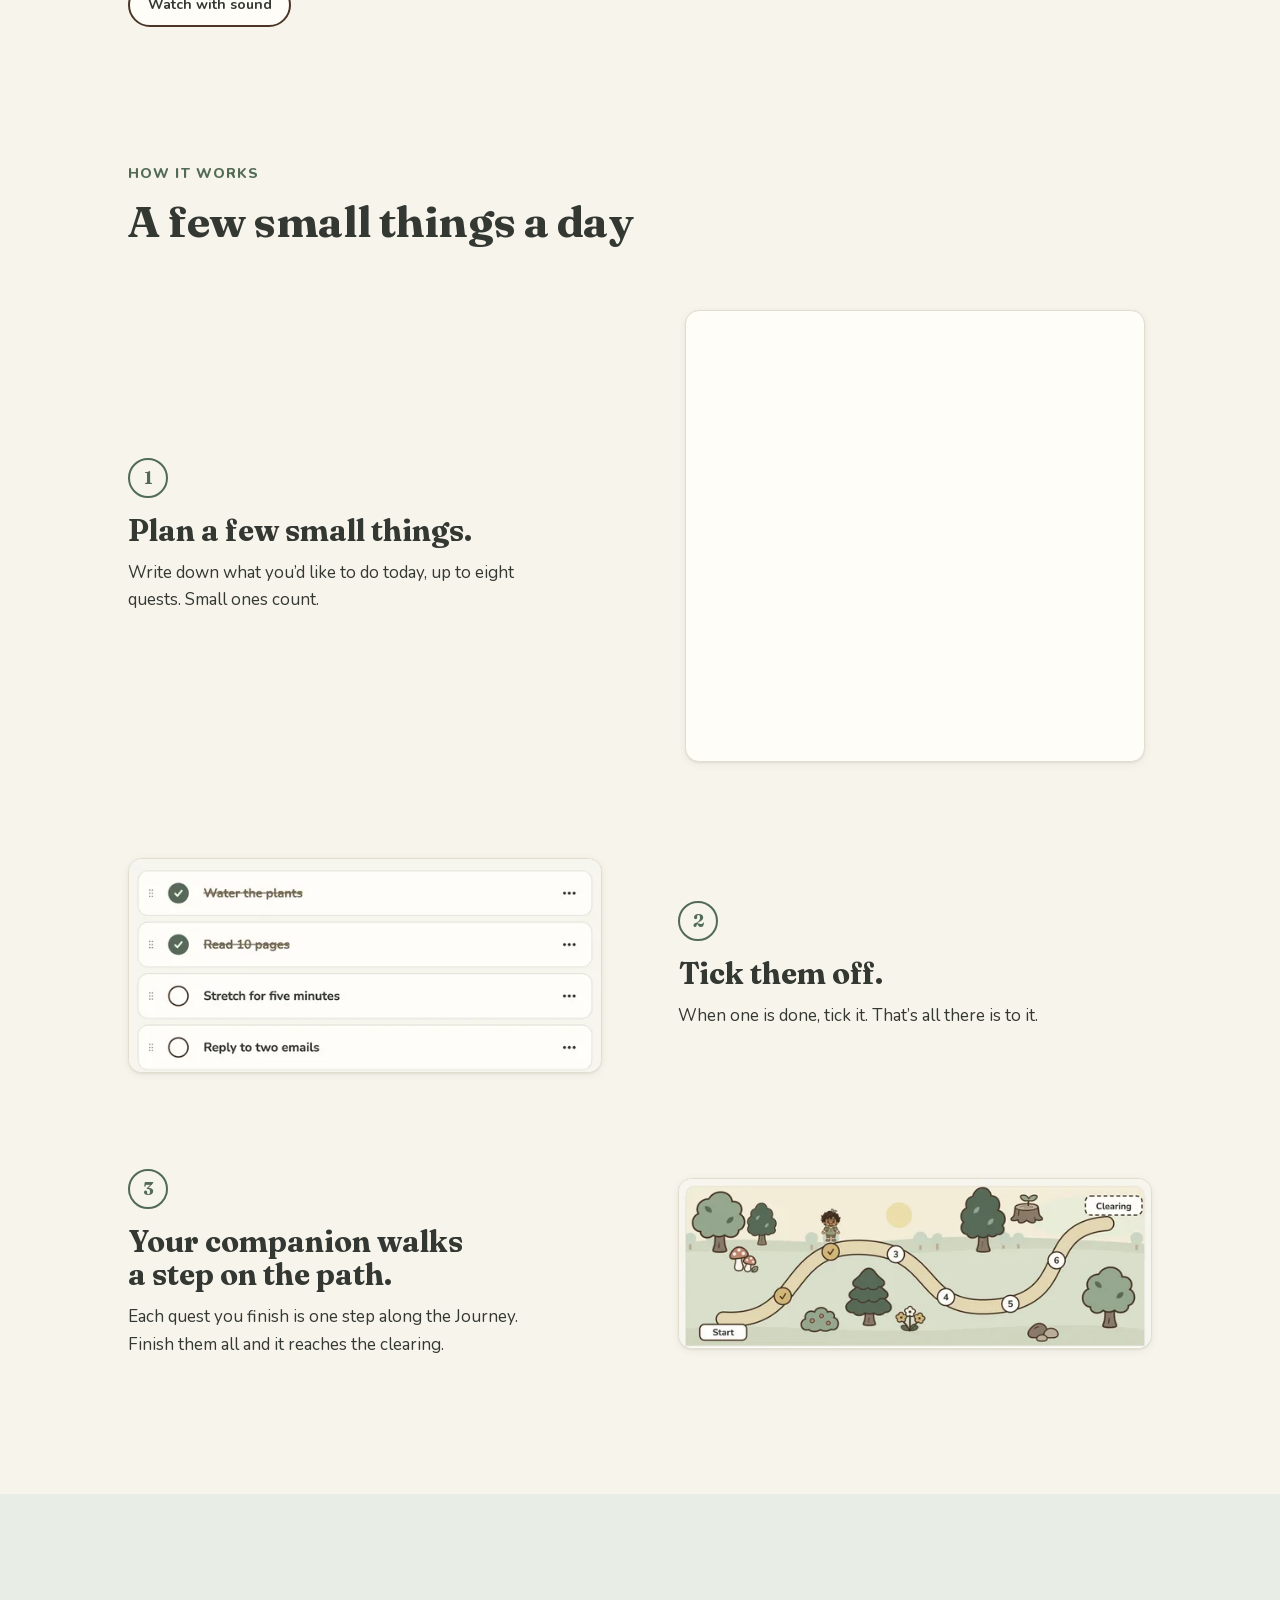
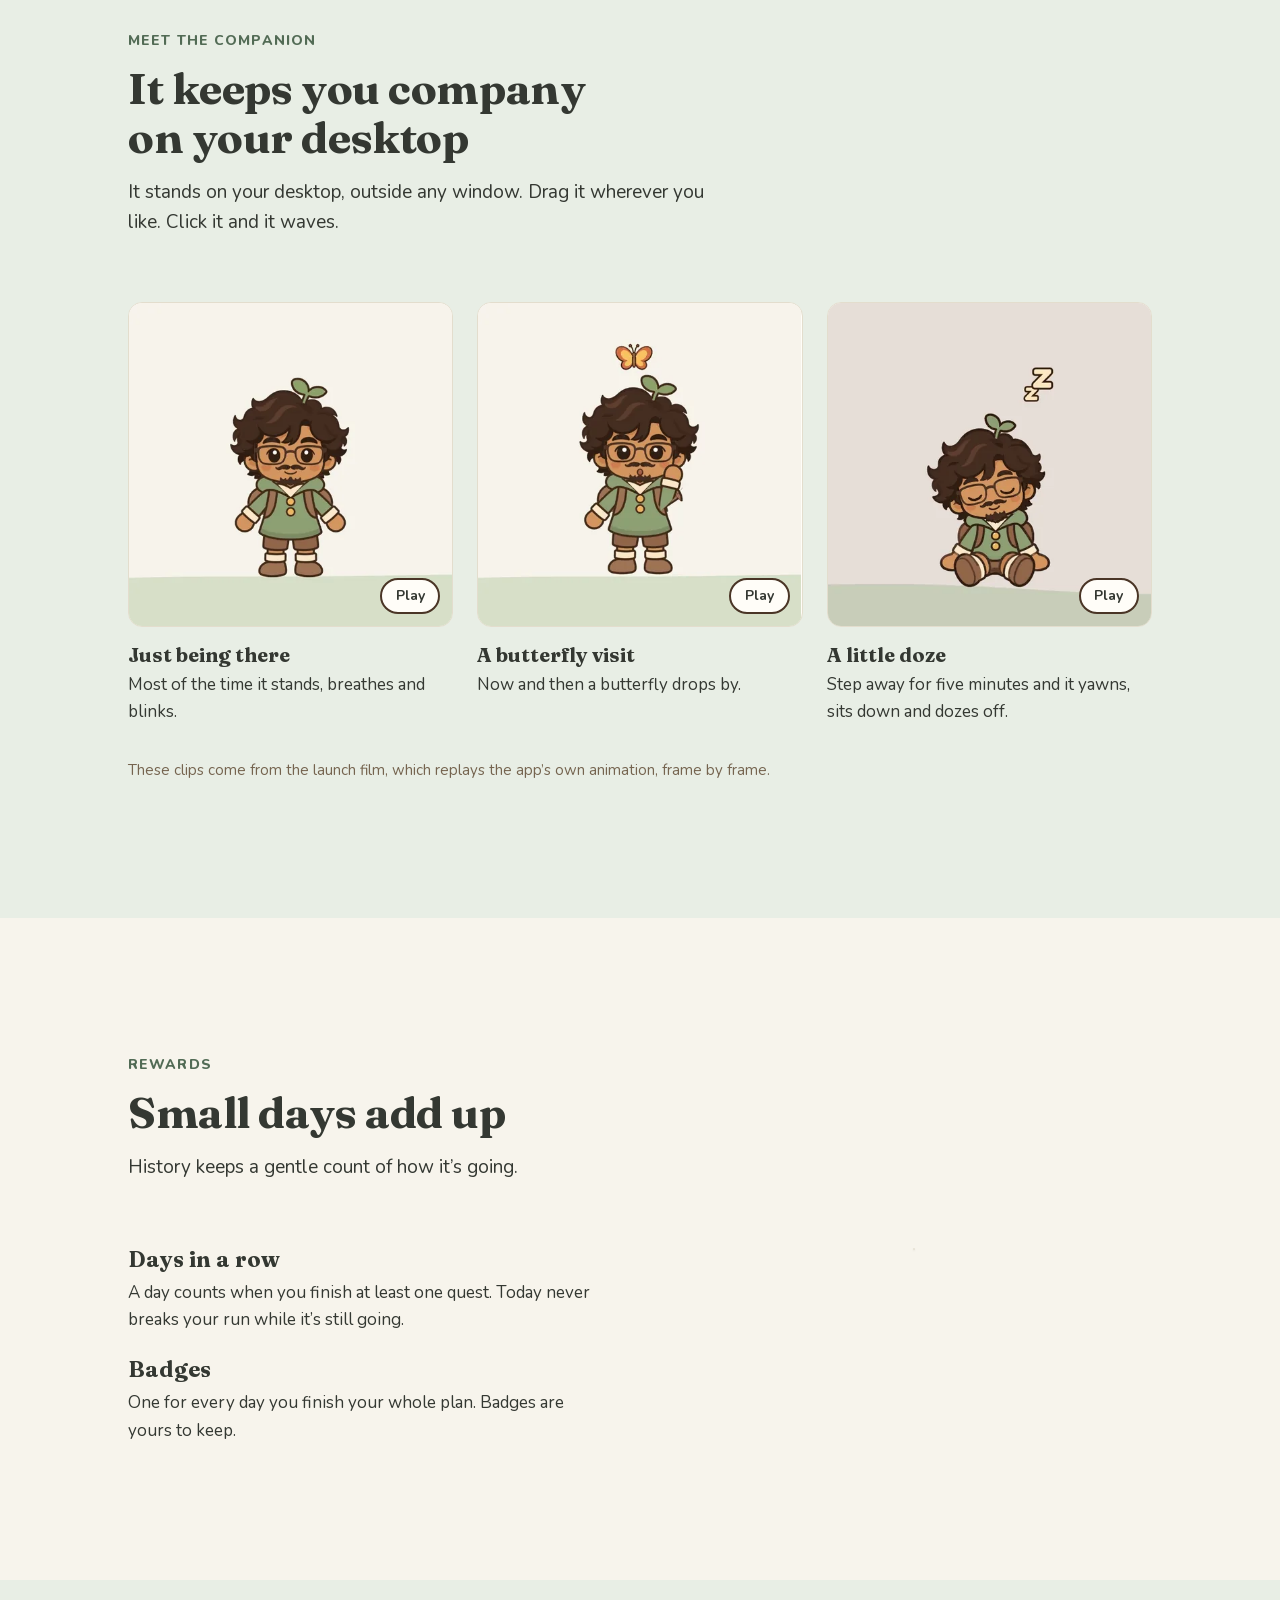
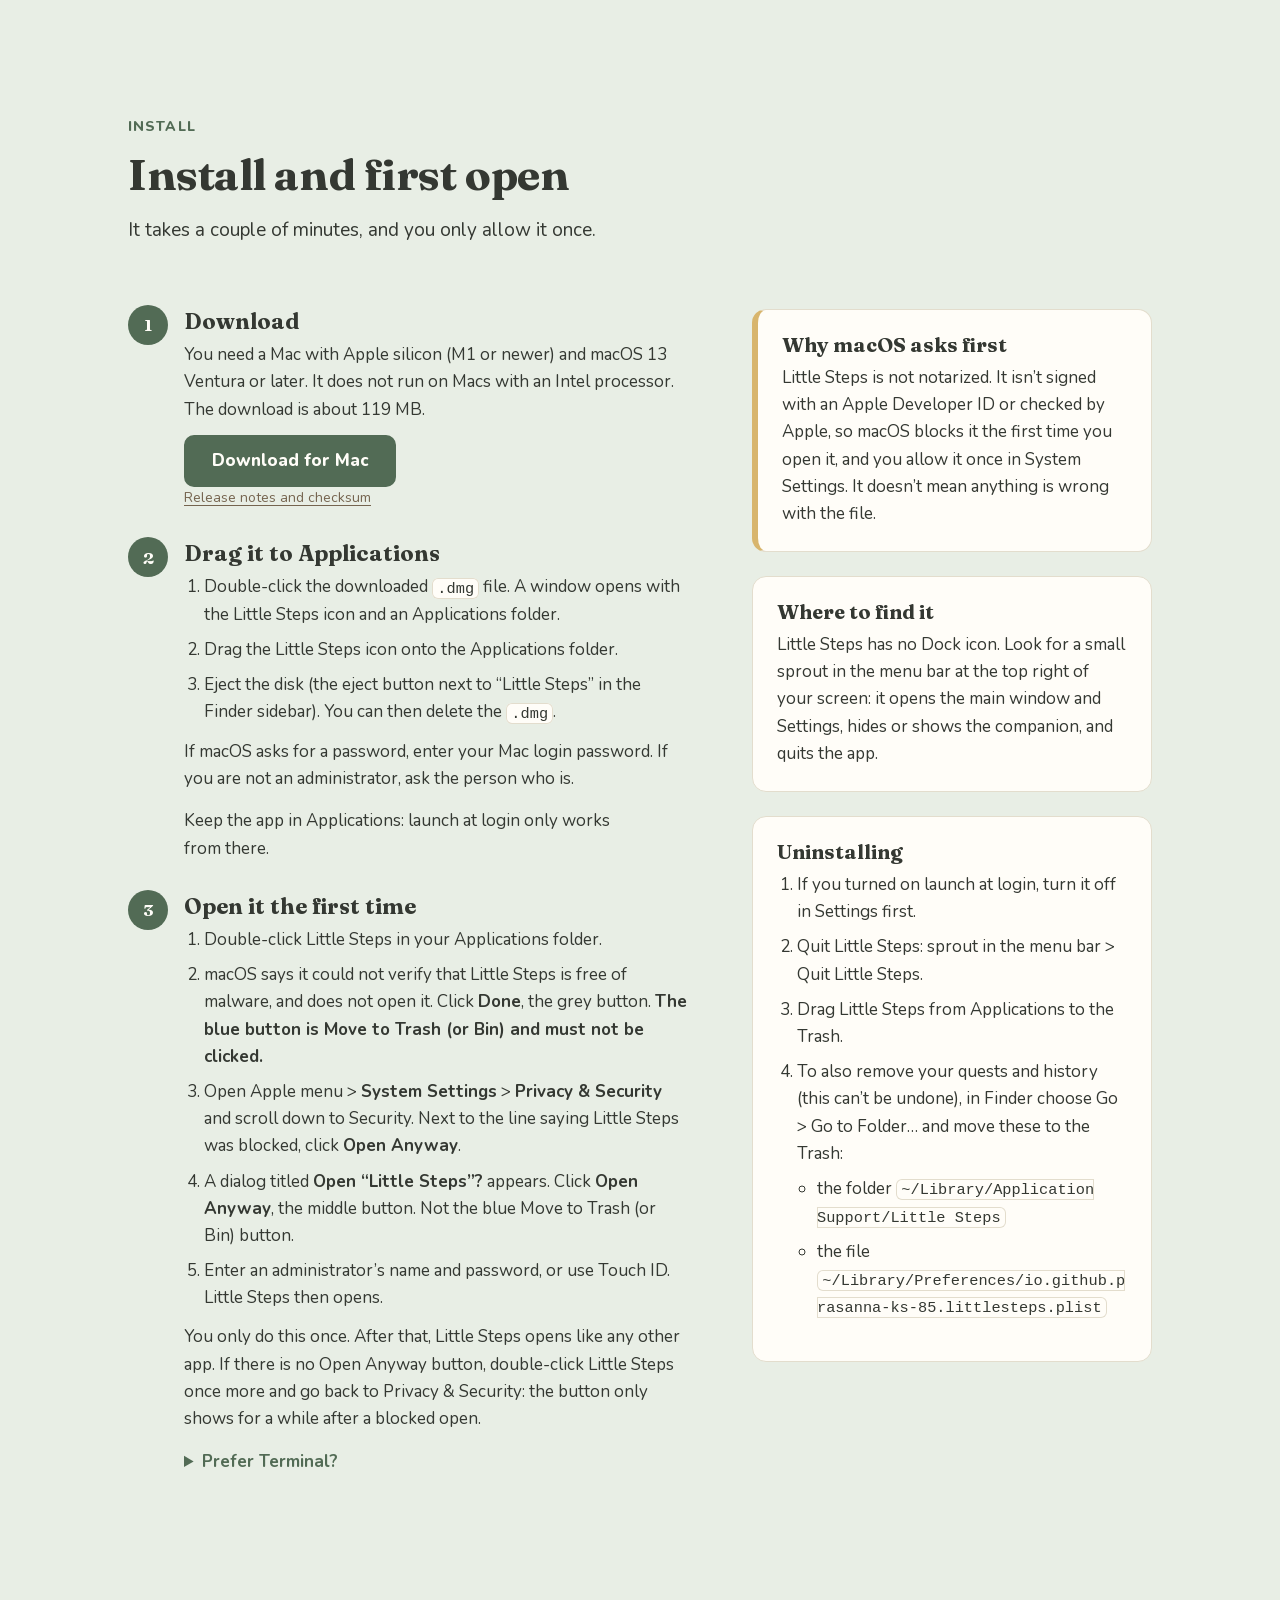
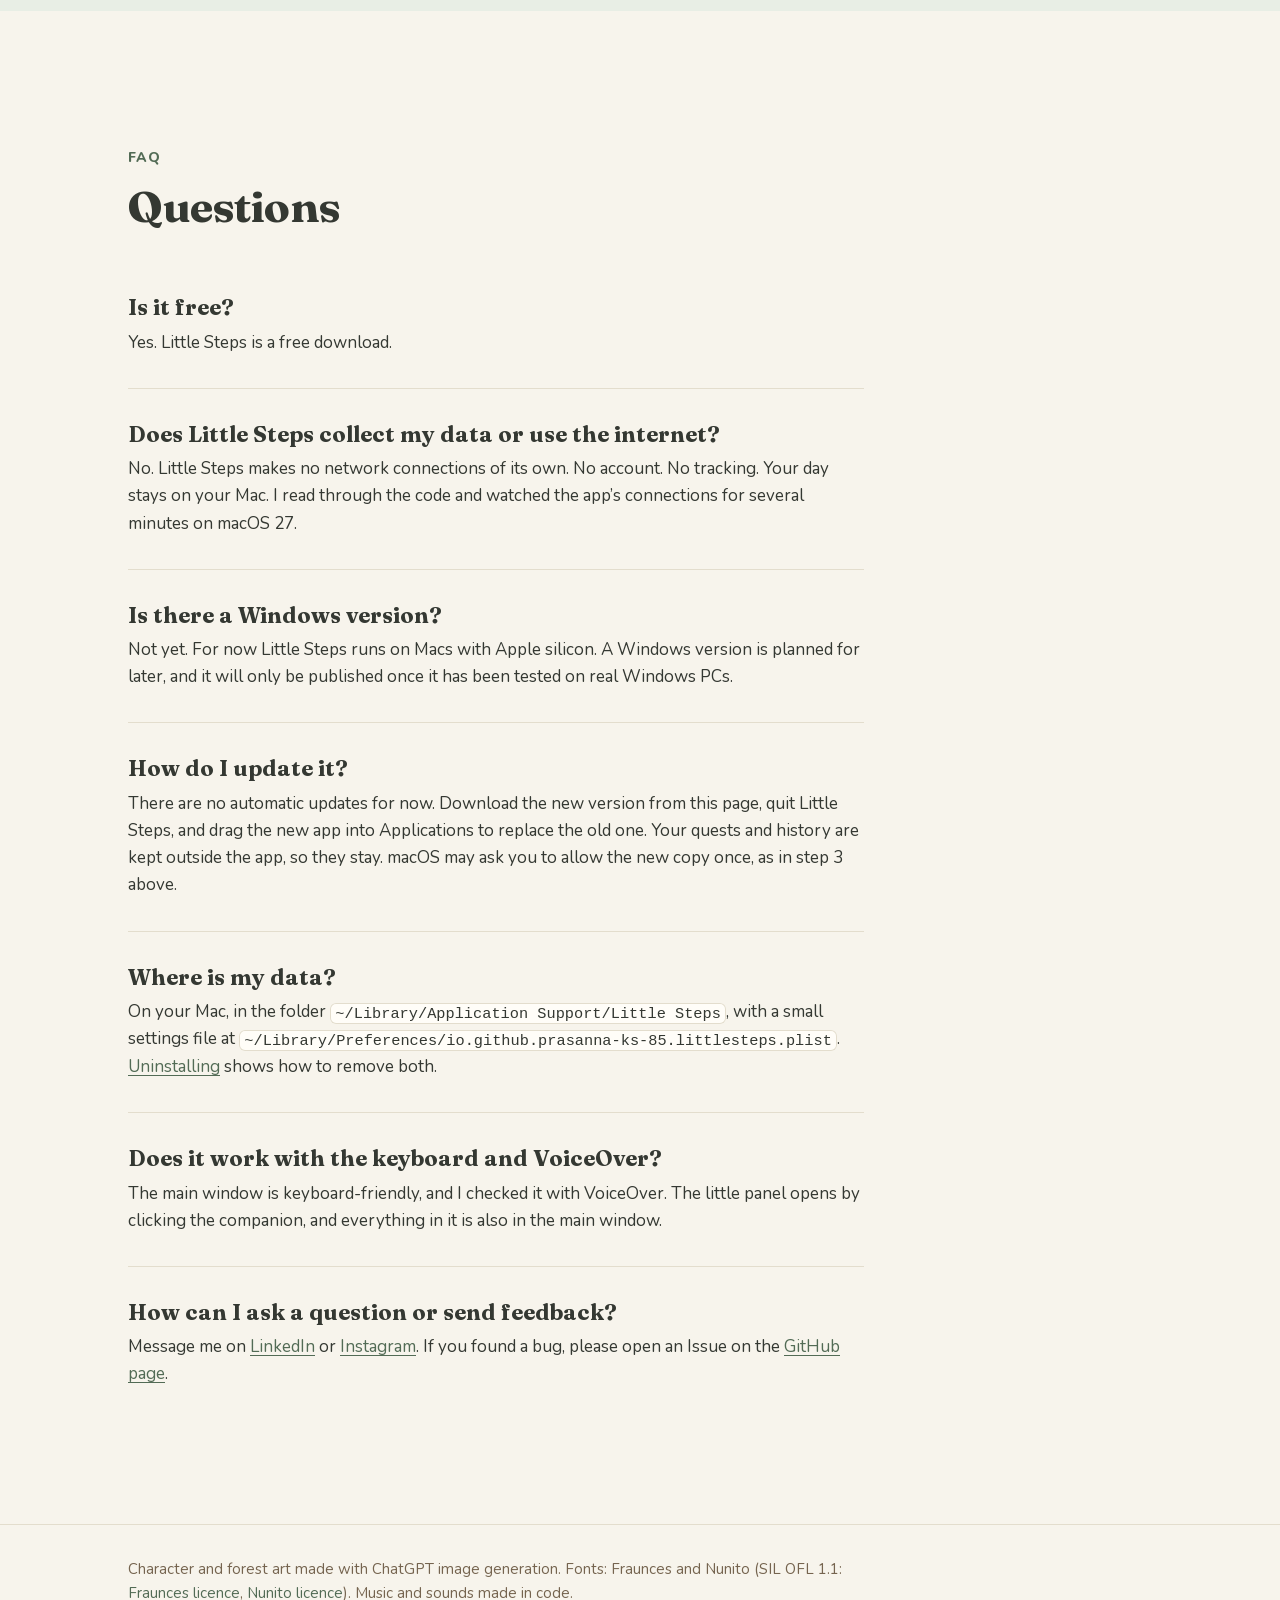
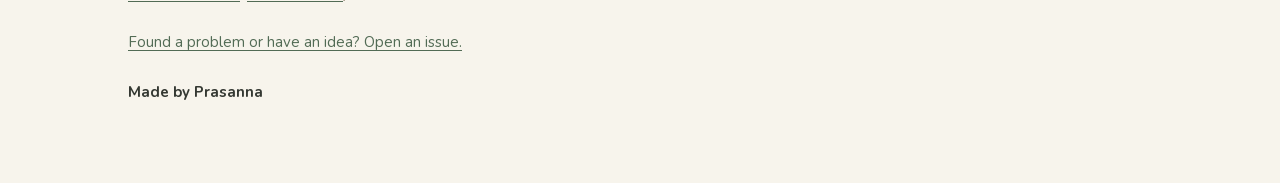
==== commit 6240bbc9: "Hero: quiet contact line (LinkedIn, Instagram) and FAQ entry Co-Authored-By: Claude Sonnet 5.5 <nore" ====
--- a/index.html
+++ b/index.html
@@ -69,10 +69,17 @@
             <p class="cta-note">Tested on macOS 26 and 27 (Apple silicon). Built for macOS 13 or later.</p>
             <p class="cta-fine">About 119 MB · <a href="https://github.com/Prasanna-KS-85/little-steps-site/releases/tag/release-1.0.0" rel="noopener">Release notes and checksum</a></p>
           </div>
-          <p class="maker-note">
-            <img src="assets/img/sprout-36.png" width="18" height="18" alt="" />
-            <span>Hi, I’m Prasanna. I made Little Steps as a small side project for myself: a tiny friend to log my small wins and keep my streak alive. I hope he cheers you on too.</span>
-          </p>
+          <div class="maker-note">
+            <p>
+              <img src="assets/img/sprout-36.png" width="18" height="18" alt="" />
+              <span>Hi, I’m Prasanna. I made Little Steps as a small side project for myself: a tiny friend to log my small wins and keep my streak alive. I hope he cheers you on too.</span>
+            </p>
+            <p class="maker-contact">
+              Got a question or some feedback? Say hi:
+              <a class="pill" href="https://www.linkedin.com/in/prasanna-kumar-k-s/" target="_blank" rel="noopener noreferrer" aria-label="Message Prasanna on LinkedIn (opens in a new tab)">LinkedIn</a>
+              <a class="pill" href="https://www.instagram.com/prasanna__85/" target="_blank" rel="noopener noreferrer" aria-label="Message Prasanna on Instagram (opens in a new tab)">Instagram</a>
+            </p>
+          </div>
 
           <figure class="film" aria-labelledby="film-caption">
             <div class="film-frame">
@@ -384,6 +391,15 @@
             <dd>
               The main window is keyboard-friendly, and I checked it with VoiceOver. The little panel opens by clicking the companion, and everything in it is also in the main window.
             </dd>
+
+            <dt>How can I ask a question or send feedback?</dt>
+            <dd>
+              Message me on
+              <a href="https://www.linkedin.com/in/prasanna-kumar-k-s/" target="_blank" rel="noopener noreferrer" aria-label="Message Prasanna on LinkedIn (opens in a new tab)">LinkedIn</a>
+              or
+              <a href="https://www.instagram.com/prasanna__85/" target="_blank" rel="noopener noreferrer" aria-label="Message Prasanna on Instagram (opens in a new tab)">Instagram</a>.
+              If you found a bug, please open an Issue on the <a href="https://github.com/Prasanna-KS-85/little-steps-site/issues" rel="noopener">GitHub page</a>.
+            </dd>
           </dl>
         </div>
       </section>
--- a/assets/css/site.css
+++ b/assets/css/site.css
@@ -325,8 +325,35 @@
   vertical-align: -0.2em;
   margin-right: 0.35em;
 }
+.maker-note p + p {
+  margin-top: var(--space-1);
+}
+/* The quiet contact line: same type as the note, two small pills in the site's greens. */
+.maker-contact {
+  font-size: 0.875rem;
+}
+.pill {
+  display: inline-block;
+  margin-left: 0.2em;
+  padding: 0 0.65em;
+  border: 1px solid var(--color-hairline);
+  border-radius: 999px;
+  background: var(--color-warm-cream);
+  color: var(--color-forest-green);
+  font-weight: var(--weight-medium);
+  line-height: 1.5;
+  text-decoration: none;
+}
+.pill:hover {
+  border-color: var(--color-forest-green);
+}
+.pill:focus-visible {
+  border-radius: 999px;
+}
 @media (min-width: 768px) {
+  /* Wider here so the note stays two lines of text plus the contact line, and the hero does not grow. */
   .maker-note {
+    max-width: 44rem;
     text-align: center;
   }
 }
